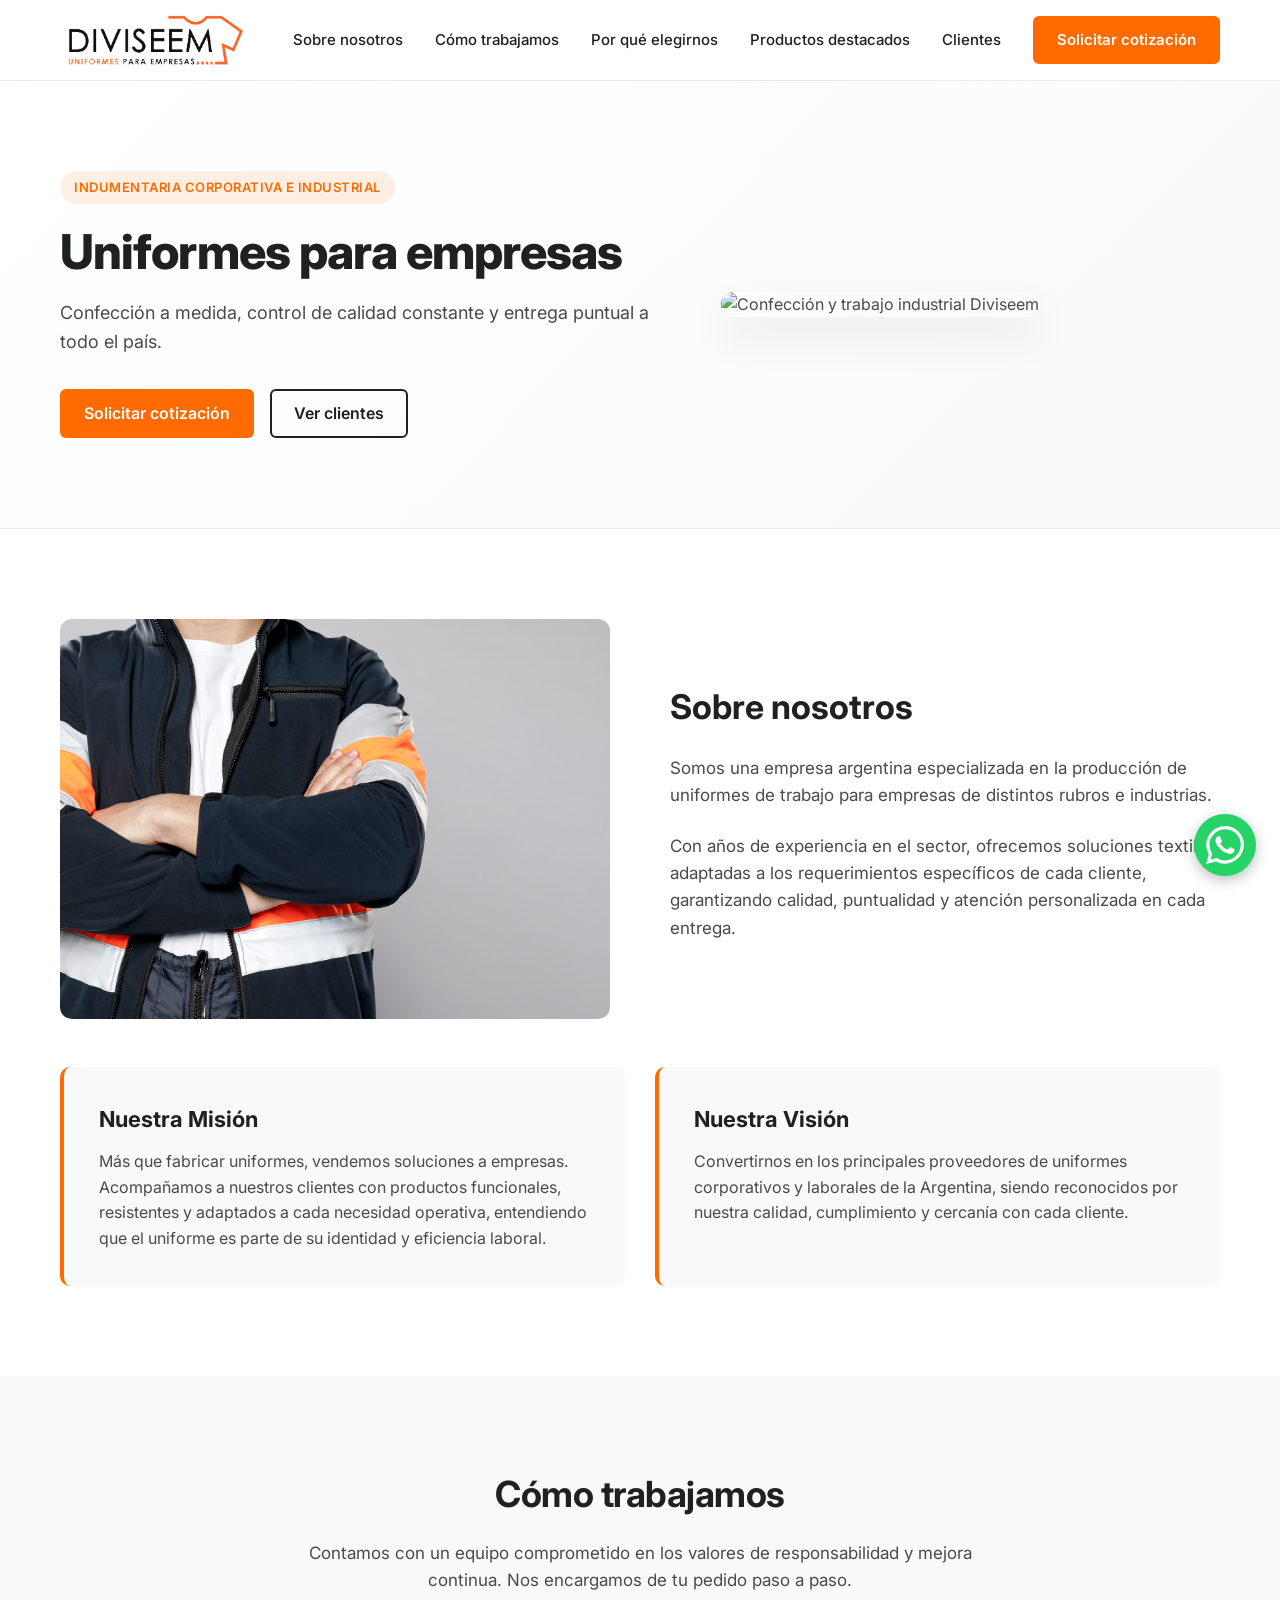
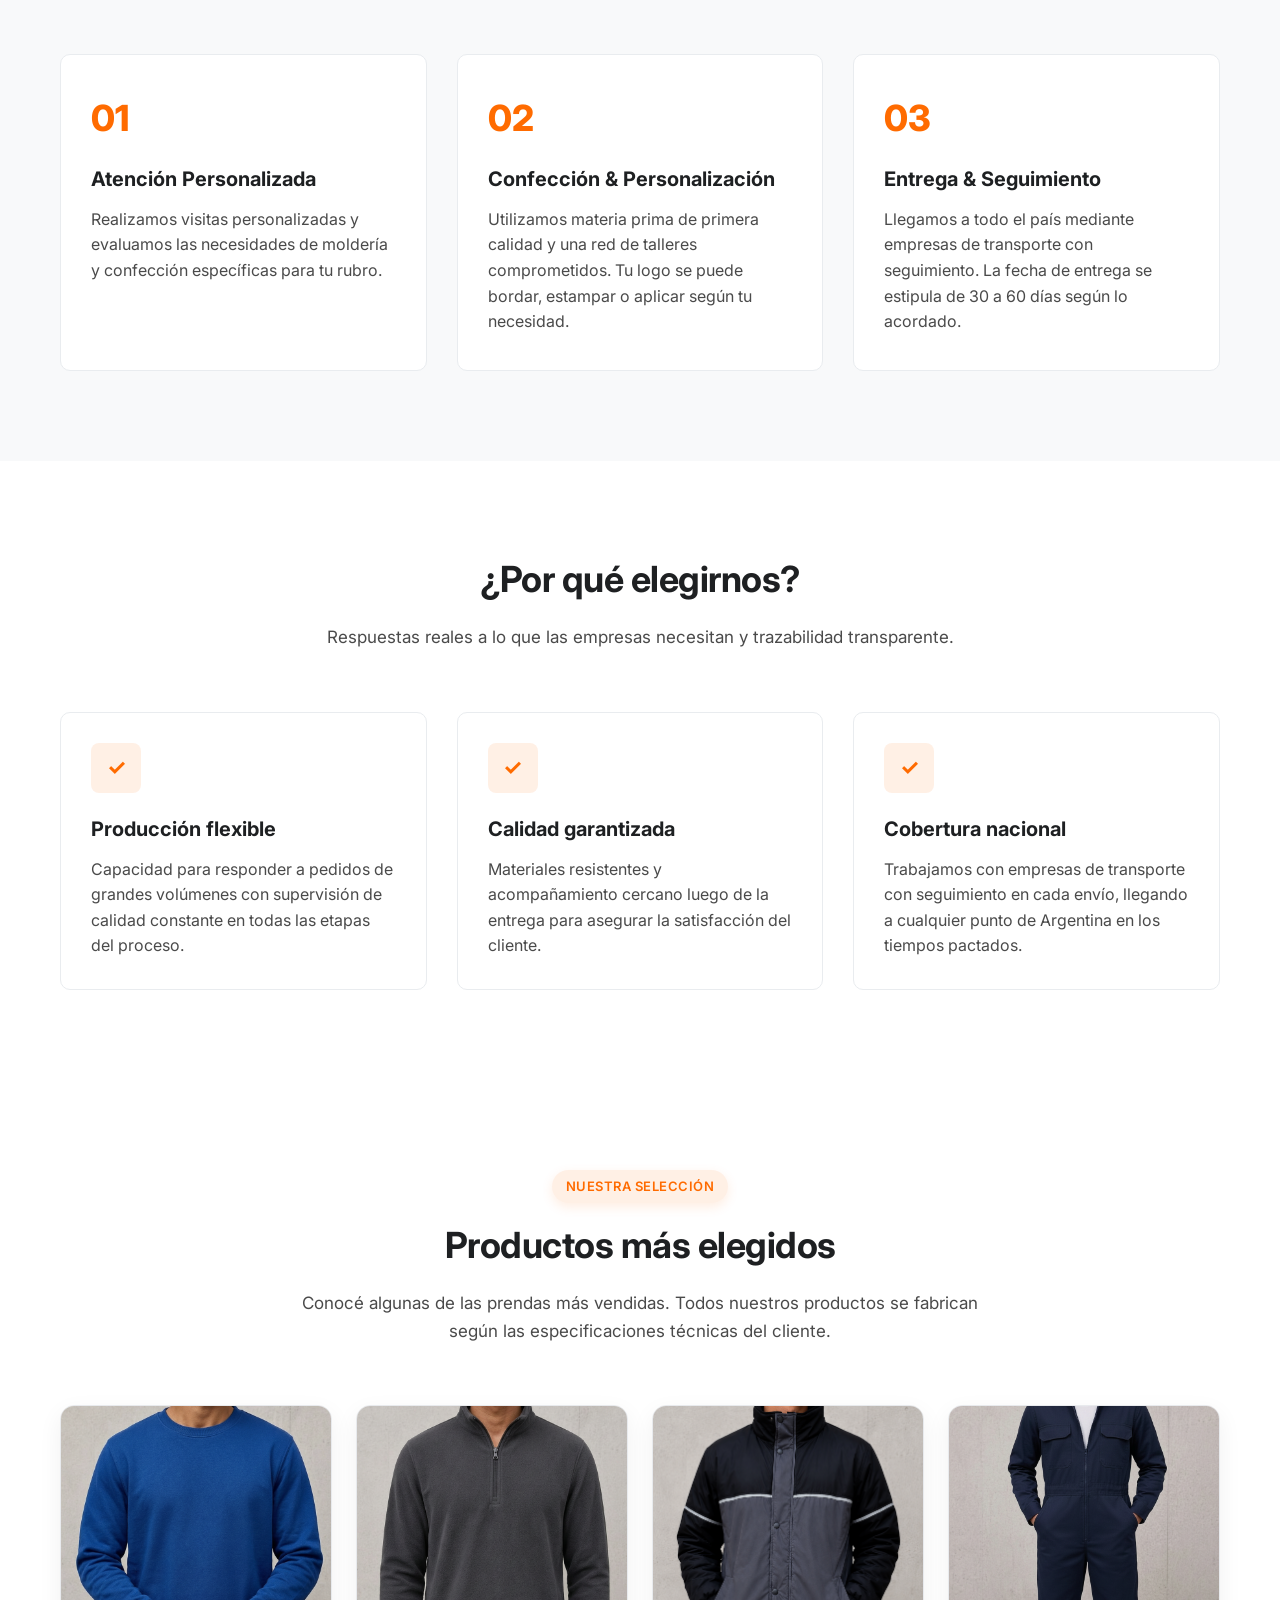
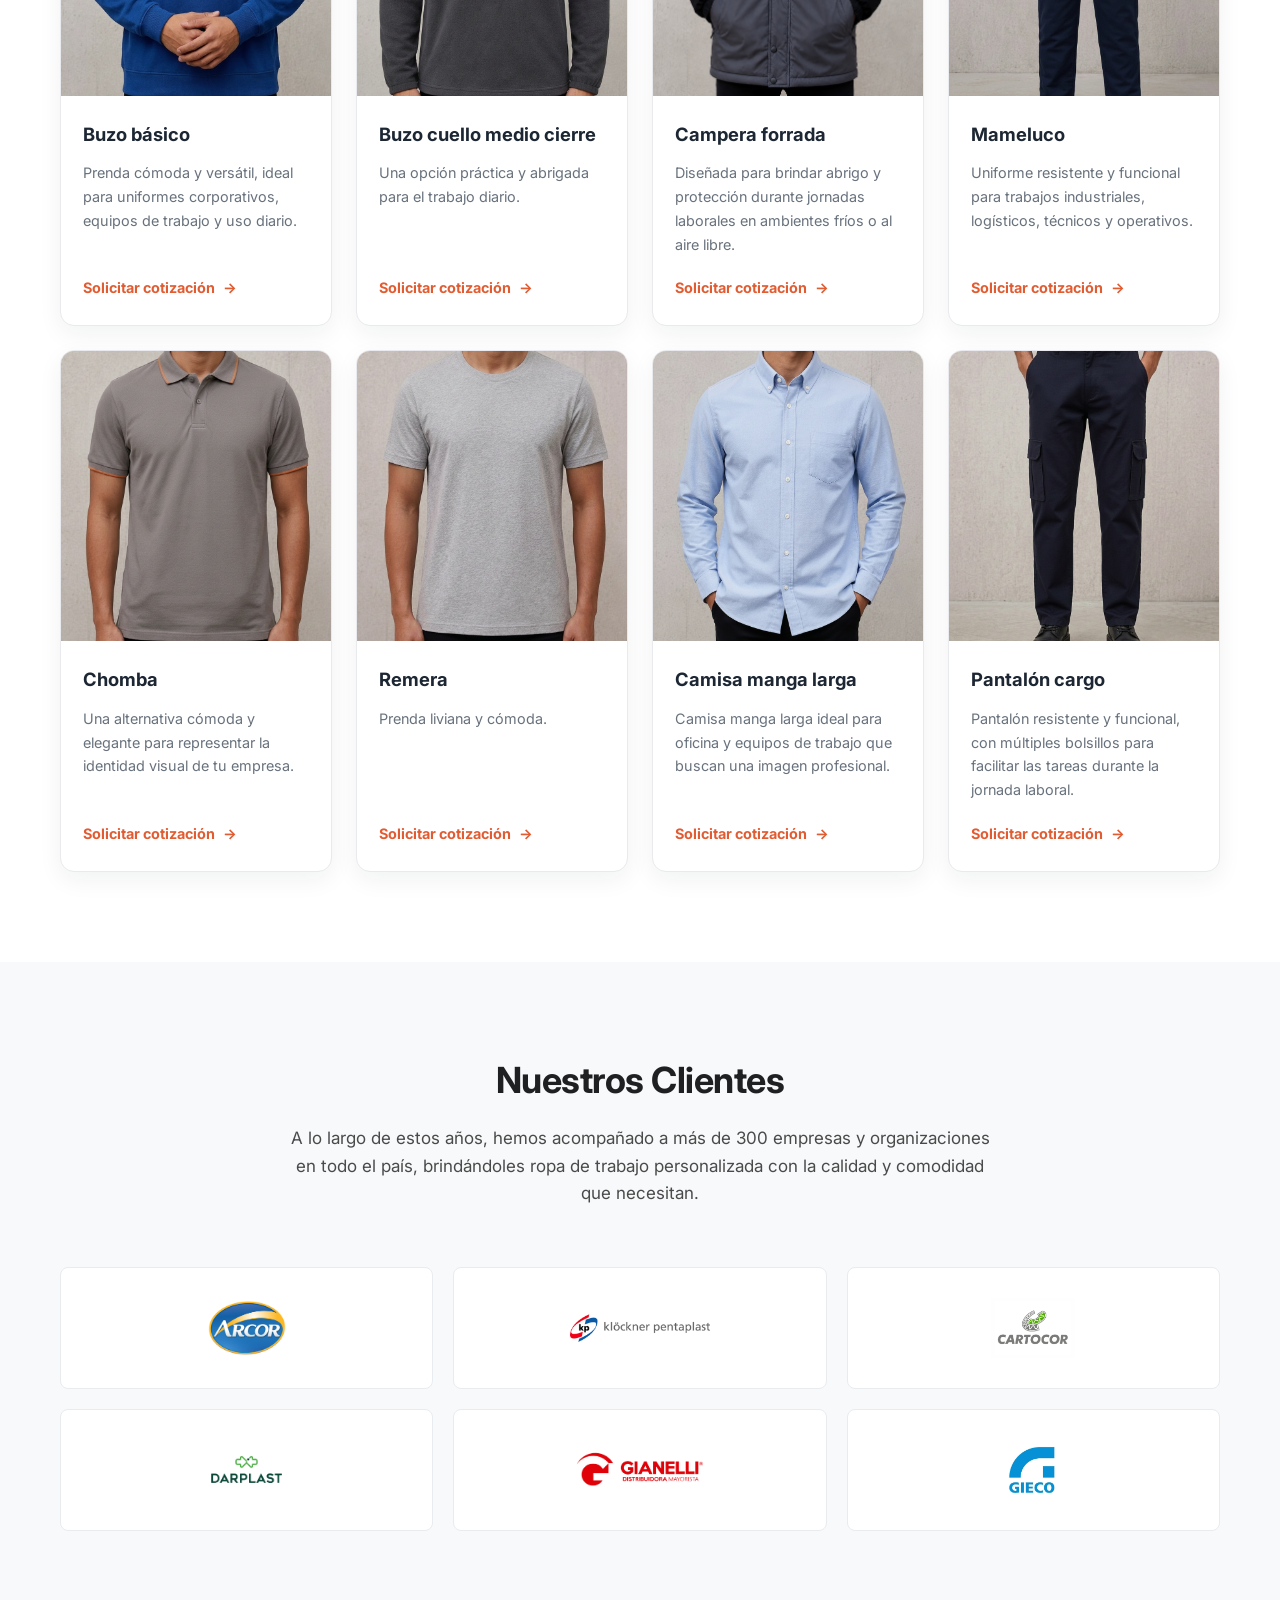
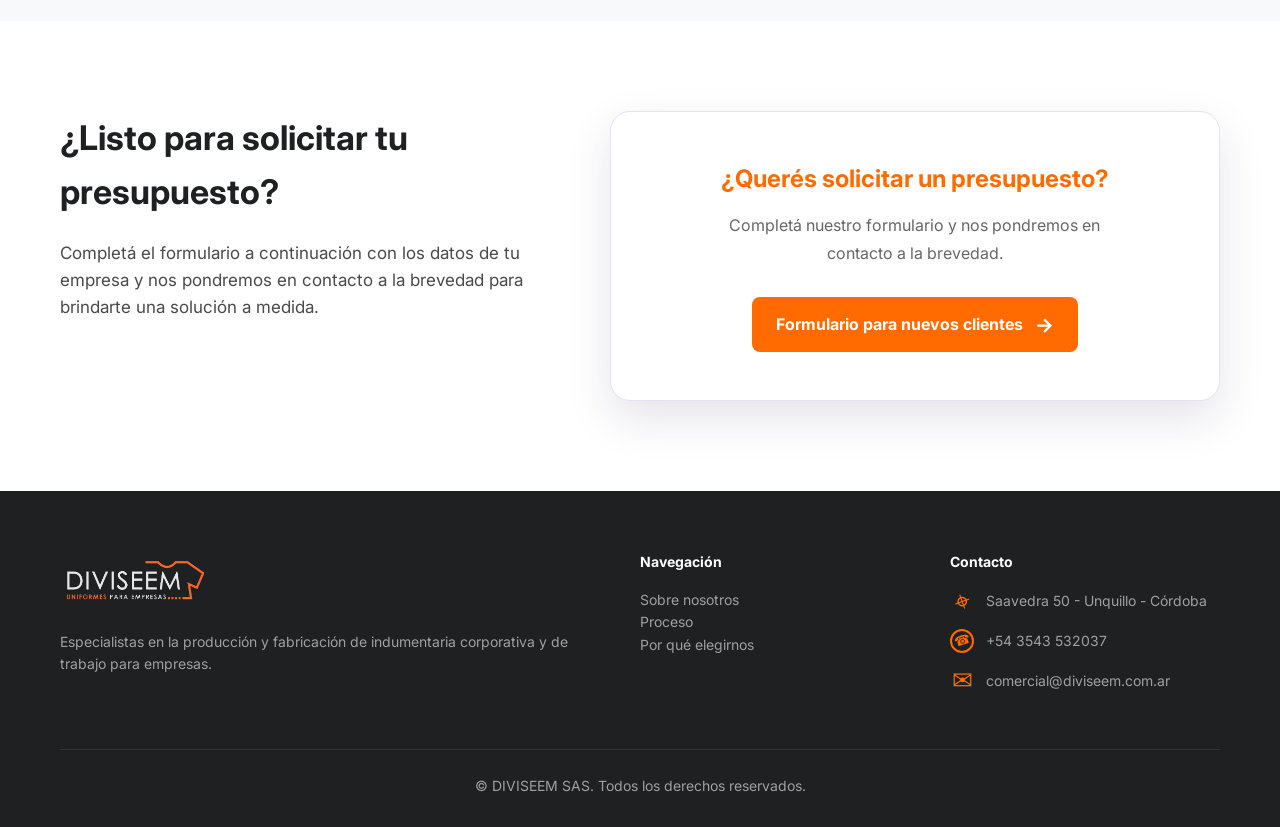
==== index.html @ f9bcab80 "Update index.html" ====
<!DOCTYPE html>
<html lang="es">
<head>
    <meta charset="UTF-8">
    <meta name="viewport" content="width=device-width, initial-scale=1.0">
    <title>DIVISEEM | Uniformes para empresas</title>
    <link rel="icon" type="image/png" href="imagen/logos/dvs.jpg">
    <!-- Google Fonts: Inter -->
    <link rel="preconnect" href="https://fonts.googleapis.com">
    <link rel="preconnect" href="https://fonts.gstatic.com" crossorigin>
    <link href="https://fonts.googleapis.com/css2?family=Inter:wght@300;400;500;600;700;800&display=swap" rel="stylesheet">
    <link rel="stylesheet" href="styles.css">
</head>

<a
    class="whatsapp-float"
    href="https://wa.me/5493543532037?text=Hola%2C%20quiero%20consultar%20por%20ropa%20de%20trabajo"
    target="_blank"
    rel="noopener noreferrer"
    aria-label="Contactar por WhatsApp"
>
    <svg
    viewBox="0 0 24 24"
    aria-hidden="true"
    focusable="false"
>
    <path d="M17.472 14.382c-.297-.149-1.758-.867-2.03-.967-.273-.099-.471-.148-.67.15-.197.297-.767.966-.94 1.164-.173.199-.347.223-.644.075-.297-.15-1.255-.463-2.39-1.475-.883-.788-1.48-1.761-1.653-2.059-.173-.297-.018-.458.13-.606.134-.133.298-.347.446-.52.149-.174.198-.298.298-.497.099-.198.05-.371-.025-.52-.075-.149-.669-1.612-.916-2.207-.242-.579-.487-.5-.669-.51-.173-.008-.371-.01-.57-.01-.198 0-.52.074-.792.372-.272.297-1.04 1.016-1.04 2.479 0 1.462 1.065 2.875 1.213 3.074.149.198 2.095 3.2 5.077 4.487.709.306 1.262.489 1.694.625.712.227 1.36.195 1.872.118.571-.085 1.758-.719 2.006-1.413.248-.694.248-1.289.173-1.413-.074-.124-.272-.198-.57-.347m-5.421 7.403h-.004a9.87 9.87 0 01-5.031-1.378l-.361-.214-3.741.982 1-3.648-.235-.374a9.86 9.86 0 01-1.511-5.26c.001-5.45 4.436-9.884 9.89-9.884 2.64.001 5.122 1.03 6.988 2.898a9.825 9.825 0 012.893 6.994c-.002 5.45-4.437 9.884-9.888 9.884m8.413-18.297A11.815 11.815 0 0012.05 0C5.495 0 .16 5.335.157 11.892c0 2.096.547 4.142 1.588 5.945L.057 24l6.304-1.654a11.882 11.882 0 005.683 1.448h.005c6.554 0 11.89-5.335 11.893-11.893a11.821 11.821 0 00-3.478-8.413"/>
</svg>

</a>


<body>

   <header class="header">
    <div class="container nav-container">
        <a href="#" class="logo">
            <img 
                src="imagen/logos/logo-diviseem2.png" 
                alt="Logo de Diviseem"
            >
        </a>

        <nav class="nav">
            <ul class="nav-menu">
                <li><a href="#nosotros">Sobre nosotros</a></li>
                <li><a href="#proceso">Cómo trabajamos</a></li>
                <li><a href="#elegirnos">Por qué elegirnos</a></li>
                <li><a href="#productos">Productos destacados</a></li>
                <li><a href="#clientes">Clientes</a></li>
                <li>
                    <a href="#contacto" class="btn-primary">
                        Solicitar cotización
                    </a>
                </li>
            </ul>
        </nav>
    </div>
</header>


    <!-- Hero -->
    <section class="hero">
        <div class="container hero-grid">
            <div class="hero-text">
                <span class="hero-badge">Indumentaria Corporativa e Industrial</span>
                <h1>Uniformes para empresas</h1>
                <p>Confección a medida, control de calidad constante y entrega puntual a todo el país.</p>
                <div class="hero-btns">
                    <a href="#contacto" class="btn-primary">Solicitar cotización</a>
                    <a href="#clientes" class="btn-outline">Ver clientes</a>
                </div>
            </div>
            <div class="hero-image">
                <img src="imagen/primera-imagen.jpg" alt="Confección y trabajo industrial Diviseem">
            </div>
        </div>
    </section>

    <!-- Sobre Nosotros -->
    <section id="nosotros">
        <div class="container">
            <div class="about-grid">
                <div class="about-image">
                    <img src="imagen/sobre-nosotros.jpg" alt="Producción textil Diviseem">
                </div>
                <div class="about-content">
                    <h2>Sobre nosotros</h2>
                    <p>Somos una empresa argentina especializada en la producción de uniformes de trabajo para empresas de distintos rubros e industrias.</p>
                    <p>Con años de experiencia en el sector, ofrecemos soluciones textiles adaptadas a los requerimientos específicos de cada cliente, garantizando calidad, puntualidad y atención personalizada en cada entrega.</p>
                </div>
            </div>

            <div class="mv-grid">
                <div class="mv-card">
                    <h3>Nuestra Misión</h3>
                    <p>Más que fabricar uniformes, vendemos soluciones a empresas. Acompañamos a nuestros clientes con productos funcionales, resistentes y adaptados a cada necesidad operativa, entendiendo que el uniforme es parte de su identidad y eficiencia laboral.</p>
                </div>
                <div class="mv-card">
                    <h3>Nuestra Visión</h3>
                    <p>Convertirnos en los principales proveedores de uniformes corporativos y laborales de la Argentina, siendo reconocidos por nuestra calidad, cumplimiento y cercanía con cada cliente.</p>
                </div>
            </div>
        </div>
    </section>

    <!-- Cómo trabajamos -->
    <section id="proceso" class="process">
        <div class="container">
            <div class="section-title">
                <h2>Cómo trabajamos</h2>
                <p>Contamos con un equipo comprometido en los valores de responsabilidad y mejora continua. Nos encargamos de tu pedido paso a paso.</p>
            </div>
            <div class="process-grid">
                <div class="process-card">
                    <div class="process-num">01</div>
                    <h3>Atención Personalizada</h3>
                    <p>Realizamos visitas personalizadas y evaluamos las necesidades de moldería y confección específicas para tu rubro.</p>
                </div>
                <div class="process-card">
                    <div class="process-num">02</div>
                    <h3>Confección & Personalización</h3>
                    <p>Utilizamos materia prima de primera calidad y una red de talleres comprometidos. Tu logo se puede bordar, estampar o aplicar según tu necesidad.</p>
                </div>
                <div class="process-card">
                    <div class="process-num">03</div>
                    <h3>Entrega & Seguimiento</h3>
                    <p>Llegamos a todo el país mediante empresas de transporte con seguimiento. La fecha de entrega se estipula de 30 a 60 días según lo acordado.</p>
                </div>
            </div>
        </div>
    </section>

    <!-- Por qué elegirnos -->
    <section id="elegirnos">
        <div class="container">
            <div class="section-title">
                <h2>¿Por qué elegirnos?</h2>
                <p>Respuestas reales a lo que las empresas necesitan y trazabilidad transparente.</p>
            </div>
            <div class="features-grid">
                <div class="feature-box">
                    <div class="feature-icon">✓</div>
                    <h3>Producción flexible</h3>
                    <p>Capacidad para responder a pedidos de grandes volúmenes con supervisión de calidad constante en todas las etapas del proceso.</p>
                </div>
                <div class="feature-box">
                    <div class="feature-icon">✓</div>
                    <h3>Calidad garantizada</h3>
                    <p>Materiales resistentes y acompañamiento cercano luego de la entrega para asegurar la satisfacción del cliente.</p>
                </div>
                <div class="feature-box">
                    <div class="feature-icon">✓</div>
                    <h3>Cobertura nacional</h3>
                    <p>Trabajamos con empresas de transporte con seguimiento en cada envío, llegando a cualquier punto de Argentina en los tiempos pactados.</p>
                </div>
            </div>
        </div>
    </section>
    
<!-- Productos destacados -->
<section id="productos" class="featured-products">
    <div class="container">
        <div class="section-title">
            <span class="section-subtitle">Nuestra selección</span>
            <h2>Productos más elegidos</h2>
            <p>
                Conocé algunas de las prendas más vendidas.
                Todos nuestros productos se fabrican según las especificaciones técnicas del cliente.
            </p>
        </div>

        <div class="products-grid">

            <!-- Producto 1: Buzo básico -->
            <article class="product-card">
                <div class="product-image">
                    <img 
                        src="imagen/buzo-cuello-base.png" 
                        alt="Buzo básico"
                    >
                    <span class="product-badge">Más vendido</span>
                </div>

                <div class="product-content">
                    <h3>Buzo básico</h3>
                    <p>
                        Prenda cómoda y versátil, ideal para uniformes corporativos,
                        equipos de trabajo y uso diario.
                    </p>
                    <a href="#contacto" class="product-link">
                        Solicitar cotización <span>→</span>
                    </a>
                </div>
            </article>

            <!-- Producto 2: Buzo cuello medio cierre -->
            <article class="product-card">
                <div class="product-image">
                    <img 
                        src="imagen/buzo-cuello-medio-cierre.png" 
                        alt="Buzo con cuello medio cierre"
                    >
                    <span class="product-badge">Destacado</span>
                </div>

                <div class="product-content">
                    <h3>Buzo cuello medio cierre</h3>
                    <p>
                        Una opción práctica y abrigada para el trabajo diario.
                    </p>
                    <a href="#contacto" class="product-link">
                        Solicitar cotización <span>→</span>
                    </a>
                </div>
            </article>

            <!-- Producto 3: Campera forrada -->
            <article class="product-card">
                <div class="product-image">
                    <img 
                        src="imagen/campera-gabardina.png" 
                        alt="Campera forrada de trabajo"
                    >
                    <span class="product-badge">Abrigo</span>
                </div>

                <div class="product-content">
                    <h3>Campera forrada</h3>
                    <p>
                        Diseñada para brindar abrigo y protección durante jornadas
                        laborales en ambientes fríos o al aire libre.
                    </p>
                    <a href="#contacto" class="product-link">
                        Solicitar cotización <span>→</span>
                    </a>
                </div>
            </article>

            <!-- Producto 4: Mameluco -->
            <article class="product-card">
                <div class="product-image">
                    <img 
                        src="imagen/mameluco-gabardina.png" 
                        alt="Mameluco industrial personalizado"
                    >
                    <span class="product-badge">Industrial</span>
                </div>

                <div class="product-content">
                    <h3>Mameluco</h3>
                    <p>
                        Uniforme resistente y funcional para trabajos industriales,
                        logísticos, técnicos y operativos.
                    </p>
                    <a href="#contacto" class="product-link">
                        Solicitar cotización <span>→</span>
                    </a>
                </div>
            </article>

            <!-- Producto 5: Chomba -->
            <article class="product-card">
                <div class="product-image">
                    <img 
                        src="imagen/chomba-manga-corta.png" 
                        alt="Chomba corporativa personalizada"
                    >
                    <span class="product-badge">Corporativo</span>
                </div>

                <div class="product-content">
                    <h3>Chomba</h3>
                    <p>
                        Una alternativa cómoda y elegante para representar la identidad
                        visual de tu empresa.
                    </p>
                    <a href="#contacto" class="product-link">
                        Solicitar cotización <span>→</span>
                    </a>
                </div>
            </article>

            <!-- Producto 6: Remera -->
            <article class="product-card">
                <div class="product-image">
                    <img 
                        src="imagen/remera-manga-corta.png" 
                        alt="Remera personalizada para empresas"
                    >
                    <span class="product-badge">Personalizable</span>
                </div>

                <div class="product-content">
                    <h3>Remera</h3>
                    <p>
                        Prenda liviana y cómoda.
                    </p>
                    <a href="#contacto" class="product-link">
                        Solicitar cotización <span>→</span>
                    </a>
                </div>
            </article>

            <!-- Producto 7: Camisa manga larga -->
<article class="product-card">
    <div class="product-image">
        <img 
            src="imagen/camisa-hombre.png" 
            alt="Camisa manga larga"
        >
        <span class="product-badge">Vestir</span>
    </div>

    <div class="product-content">
        <h3>Camisa manga larga</h3>
        <p>
            Camisa manga larga ideal para oficina y equipos de trabajo
            que buscan una imagen profesional.
        </p>
        <a href="#contacto" class="product-link">
            Solicitar cotización <span>→</span>
        </a>
    </div>
</article>

<!-- Producto 8: Pantalón cargo -->
<article class="product-card">
    <div class="product-image">
        <img 
            src="imagen/pantalon-cargo.png" 
            alt="Pantalón cargo de trabajo"
        >
        <span class="product-badge">Funcional</span>
    </div>

    <div class="product-content">
        <h3>Pantalón cargo</h3>
        <p>
            Pantalón resistente y funcional, con múltiples bolsillos
            para facilitar las tareas durante la jornada laboral.
        </p>
        <a href="#contacto" class="product-link">
            Solicitar cotización <span>→</span>
        </a>
    </div>
</article>

        </div>
        <!-- Fin de products-grid -->

    </div>
    <!-- Fin de container -->

</section>
<!-- Fin de Productos destacados -->


<!-- Clientes -->

    <section id="clientes" class="clients">
        <div class="container">
            <div class="section-title">
                <h2>Nuestros Clientes</h2>
                <p>A lo largo de estos años, hemos acompañado a más de 300 empresas y organizaciones en todo el país, brindándoles ropa de trabajo personalizada con la calidad y comodidad que necesitan.</p>
            </div>
            <div class="clients-grid">
                <div class="client-logo">
                    <img src="imagen/logos/logo-arcor.png" alt="Arcor">
                </div>
                <div class="client-logo">
                    <img src="imagen/logos/logo-klockner.png" alt="Klockner">
                </div>
                <div class="client-logo">
                    <img src="imagen/logos/logo-cartocor.png" alt="Cartocor">
                </div>
                <div class="client-logo">
                    <img src="imagen/logos/logo-darplast.png" alt="Darplast">
                </div>
                <div class="client-logo">
                    <img src="imagen/logos/logo-gianelli.png" alt="Gianelli">
                </div>
                <div class="client-logo">
                    <img src="imagen/logos/logo-gieco.jpg" alt="Gieco">
                </div>
            </div>
        </div>
    </section>

    <!-- Contacto / Google Form -->
    <section id="contacto">
        <div class="container">
            <div class="contact-grid">
                <div class="contact-info">
                    <h2>¿Listo para solicitar tu presupuesto?</h2>
                    <p>Completá el formulario a continuación con los datos de tu empresa y nos pondremos en contacto a la brevedad para brindarte una solución a medida.</p>
                    <ul class="contact-details">
    
</ul>


                </div>
                <div class="form-container">
                    <!-- Formulario de Google integrado -->
                   <div class="form-button-card">
    <div class="form-button-icon"></div>

    <h3>¿Querés solicitar un presupuesto?</h3>

    <p>
        Completá nuestro formulario y nos pondremos en contacto a la brevedad.
    </p>

    <a
        href="https://docs.google.com/forms/d/e/1FAIpQLSf4NMpx80Frhca-XFG-DCSsyNxVlrALN3_JxJvQ-MLPq5OMsg/viewform?pli=1"
        class="form-button"
        target="_blank"
        rel="noopener noreferrer">
        Formulario para nuevos clientes
        <span>→</span>
    </a>
</div>

                </div>
            </div>
        </div>
    </section>

<!-- Footer -->
    
   <footer>
    <div class="container">
        <div class="footer-grid">

            <div class="footer-brand">
                <a href="#" class="footer-logo">
                    <img
                        src="imagen/logos/logo-diviseem-footer.png"
                        alt="Logo de Diviseem"
                    >
                </a>

                <p>
                    Especialistas en la producción y fabricación de
                    indumentaria corporativa y de trabajo para empresas.
                </p>
            </div>

            <div class="footer-nav">
                <h4>Navegación</h4>
                <p><a href="#nosotros">Sobre nosotros</a></p>
                <p><a href="#proceso">Proceso</a></p>
                <p><a href="#elegirnos">Por qué elegirnos</a></p>
            </div>

            <div class="footer-contact">
    <h4>Contacto</h4>

    <div class="footer-contact-item">
        <span class="contact-icon location-icon">⌖</span>
        <span>Saavedra 50 - Unquillo - Córdoba</span>
    </div>

    <div class="footer-contact-item">
        <span class="contact-icon whatsapp-icon">◉</span>
        <a href="https://wa.me/543543532037" target="_blank">
            +54 3543 532037
        </a>
    </div>

    <div class="footer-contact-item">
        <span class="contact-icon mail-icon">✉</span>
        <a href="mailto:comercial@diviseem.com.ar">
            comercial@diviseem.com.ar
        </a>
    </div>
</div>



        </div>

        <div class="footer-bottom">
            <p>&copy; DIVISEEM SAS. Todos los derechos reservados.</p>
        </div>
    </div>
</footer>


</body>
</html>
---- styles.css ----
:root {
    --primary: #FF6B00; /* Naranja corporativo */
    --primary-hover: #E05E00;
    --dark: #1E2022; /* Gris oscuro textos principales */
    --body-text: #4A4A4A; /* Gris medio para lectura */
    --light-bg: #F8F9FA; /* Gris suave fondos */
    --border-color: #E9ECEF;
    --white: #FFFFFF;
    --font-main: 'Inter', sans-serif;
}

* {
    margin: 0;
    padding: 0;
    box-sizing: border-box;
}

body {
    font-family: var(--font-main);
    color: var(--body-text);
    background-color: var(--white);
    line-height: 1.6;
}

/* Container */
.container {
    max-width: 1200px;
    margin: 0 auto;
    padding: 0 20px;
}

/* Header / Nav */
header {
    position: sticky;
    top: 0;
    background: rgba(255, 255, 255, 0.98);
    backdrop-filter: blur(8px);
    border-bottom: 1px solid var(--border-color);
    z-index: 1000;
}

.nav-container {
    display: flex;
    justify-content: space-between;
    align-items: center;
    height: 80px;
}

.logo {
    display: flex;
    align-items: center;
    text-decoration: none;
    line-height: 0;
}

.logo img {
    display: block;
    width: 190px;
    height: 85px;
    object-fit: contain;
}

.logo span {
    color: var(--primary);
}

.nav-menu {
    display: flex;
    list-style: none;
    gap: 32px;
    align-items: center;
}

.nav-menu a {
    text-decoration: none;
    color: var(--dark);
    font-weight: 500;
    font-size: 15px;
    transition: color 0.2s;
}

.nav-menu a:hover {
    color: var(--primary);
}

.btn-primary {
    background-color: var(--primary);
    color: var(--white) !important;
    padding: 12px 24px;
    border-radius: 6px;
    font-weight: 600 !important;
    transition: background-color 0.2s ease;
    display: inline-block;
    text-decoration: none;
    border: none;
    cursor: pointer;
}

.btn-primary:hover {
    background-color: var(--primary-hover);
}

.btn-outline {
    border: 2px solid var(--dark);
    color: var(--dark) !important;
    padding: 10px 22px;
    border-radius: 6px;
    font-weight: 600;
    text-decoration: none;
    display: inline-block;
    transition: all 0.2s;
}

.btn-outline:hover {
    background-color: var(--dark);
    color: var(--white) !important;
}

/* Hero Section */
.hero {
    padding: 90px 0;
    background: linear-gradient(135deg, #FFFFFF 0%, var(--light-bg) 100%);
    border-bottom: 1px solid var(--border-color);
}

.hero-grid {
    display: grid;
    grid-template-columns: 1.1fr 0.9fr;
    gap: 50px;
    align-items: center;
}

.hero-badge {
    display: inline-block;
    background: rgba(255, 107, 0, 0.1);
    color: var(--primary);
    padding: 6px 14px;
    border-radius: 20px;
    font-weight: 600;
    font-size: 13px;
    margin-bottom: 20px;
    text-transform: uppercase;
    letter-spacing: 0.5px;
}

.hero h1 {
    font-size: 48px;
    color: var(--dark);
    line-height: 1.15;
    font-weight: 800;
    margin-bottom: 20px;
    letter-spacing: -1px;
}

.hero p {
    font-size: 18px;
    margin-bottom: 32px;
    color: var(--body-text);
}

.hero-btns {
    display: flex;
    gap: 16px;
}

.hero-image img {
    width: 100%;
    height: 420px;
    object-fit: cover;
    border-radius: 12px;
    box-shadow: 0 20px 40px rgba(0,0,0,0.08);
}

/* Section General */
section {
    padding: 90px 0;
}

.section-title {
    text-align: center;
    max-width: 700px;
    margin: 0 auto 60px auto;
}

.section-title h2 {
    font-size: 36px;
    color: var(--dark);
    font-weight: 700;
    margin-bottom: 16px;
    letter-spacing: -0.5px;
}

.section-title p {
    font-size: 17px;
    color: var(--body-text);
}

/* About Section */
.about-grid {
    display: grid;
    grid-template-columns: 1fr 1fr;
    gap: 60px;
    align-items: center;
}

.about-image img {
    width: 100%;
    height: 400px;
    object-fit: cover;
    border-radius: 12px;
}

.about-content h2 {
    font-size: 34px;
    color: var(--dark);
    margin-bottom: 20px;
}

.about-content p {
    font-size: 17px;
    margin-bottom: 24px;
}

/* Mision & Vision Cards */
.mv-grid {
    display: grid;
    grid-template-columns: 1fr 1fr;
    gap: 30px;
    margin-top: 40px;
}

.mv-card {
    background: var(--light-bg);
    padding: 35px;
    border-radius: 10px;
    border-left: 4px solid var(--primary);
}

.mv-card h3 {
    font-size: 22px;
    color: var(--dark);
    margin-bottom: 12px;
}

/* Process Section */
.process {
    background-color: var(--light-bg);
}

.process-grid {
    display: grid;
    grid-template-columns: repeat(3, 1fr);
    gap: 30px;
}

.process-card {
    background: var(--white);
    padding: 35px 30px;
    border-radius: 10px;
    border: 1px solid var(--border-color);
    position: relative;
}

.process-num {
    font-size: 36px;
    font-weight: 800;
    color: var(--primary);
    margin-bottom: 15px;
}

.process-card h3 {
    font-size: 20px;
    color: var(--dark);
    margin-bottom: 12px;
}

/* Why Choose Us */
.features-grid {
    display: grid;
    grid-template-columns: repeat(3, 1fr);
    gap: 30px;
}

.feature-box {
    padding: 30px;
    border-radius: 10px;
    border: 1px solid var(--border-color);
    transition: transform 0.2s, box-shadow 0.2s;
}

.feature-box:hover {
    transform: translateY(-5px);
    box-shadow: 0 10px 25px rgba(0,0,0,0.05);
}

.feature-icon {
    width: 50px;
    height: 50px;
    background: rgba(255, 107, 0, 0.1);
    color: var(--primary);
    border-radius: 8px;
    display: flex;
    align-items: center;
    justify-content: center;
    font-size: 22px;
    font-weight: 700;
    margin-bottom: 20px;
}

.feature-box h3 {
    font-size: 20px;
    color: var(--dark);
    margin-bottom: 12px;
}

/* Clients Section */
.clients {
    background-color: var(--light-bg);
    text-align: center;
}

.clients-grid {
    display: grid;
    grid-template-columns: repeat(3, 1fr);
    gap: 20px;
    margin-top: 40px;
}

.client-logo {
    background: var(--white);
    border: 1px solid var(--border-color);
    padding: 30px 20px;
    border-radius: 8px;
    display: flex;
    align-items: center;
    justify-content: center;
    min-height: 120px;
    overflow: hidden;
}

.client-logo img {
    max-width: 140px;
    max-height: 60px;
    width: auto;
    height: auto;
    object-fit: contain;
    transition: transform 0.3s ease;
}

.client-logo:hover img {
    transform: scale(1.1);
}

/* Contact Section */
.contact-grid {
    display: grid;
    grid-template-columns: 0.9fr 1.1fr;
    gap: 50px;
    align-items: start;
}

.contact-info h2 {
    font-size: 34px;
    color: var(--dark);
    margin-bottom: 20px;
}

.contact-info p {
    font-size: 17px;
    margin-bottom: 30px;
}

.contact-details {
    list-style: none;
}

.contact-details li {
    margin-bottom: 16px;
    display: flex;
    align-items: center;
    gap: 12px;
    font-size: 16px;
}

.form-container iframe {
    width: 100%;
    height: 680px;
    border: 1px solid var(--border-color);
    border-radius: 12px;
    background: var(--white);
}

/* Footer */
footer {
    background-color: var(--dark);
    color: #A0A0A0;
    padding: 60px 0 30px 0;
    font-size: 14px;
}

.footer-grid {
    display: grid;
    grid-template-columns: 2fr 1fr 1fr;
    gap: 40px;
    margin-bottom: 40px;
}

.footer-logo {
    color: var(--white);
    font-size: 22px;
    font-weight: 800;
    margin-bottom: 15px;
    display: inline-block;
}

.footer-logo span {
    color: var(--primary);
}

.footer-nav h4,
.footer-contact h4 {
    color: #FFF;
    margin-bottom: 15px;
}

.footer-nav a {
    color: #A0A0A0;
    text-decoration: none;
}

.footer-bottom {
    border-top: 1px solid #333333;
    padding-top: 25px;
    text-align: center;
}

/* Responsive Mobile */
@media (max-width: 992px) {
    .hero-grid, .about-grid, .contact-grid, .mv-grid {
        grid-template-columns: 1fr;
    }

    .process-grid, .features-grid {
        grid-template-columns: 1fr;
    }

    .clients-grid {
        grid-template-columns: repeat(2, 1fr);
    }

    .hero h1 {
        font-size: 36px;
    }

    .nav-menu {
        display: none;
    }

    .footer-grid {
        grid-template-columns: 1fr;
    }

    .logo img {
        width: 110px;
        height: 45px;
    }
}

/* =========================
   Productos destacados
========================= */

.products-grid {
    display: grid;
    grid-template-columns: repeat(4, minmax(0, 1fr));
    gap: 24px;
    margin-top: 48px;
    align-items: stretch;
}

.product-card {
    min-width: 0;
    height: 100%;
    display: flex;
    flex-direction: column;
    overflow: hidden;
    background: #ffffff;
    border: 1px solid #e8eaed;
    border-radius: 14px;
    box-shadow: 0 8px 24px rgba(20, 30, 40, 0.06);
    transition: transform 0.3s ease, box-shadow 0.3s ease;
}

.product-image {
    position: relative;
    overflow: hidden;
    width: 100%;
    height: 290px;
    flex-shrink: 0;
    background: #eef0f2;
}

.product-image img {
    width: 100%;
    height: 100%;
    display: block;
    object-fit: cover;
}

.product-content {
    display: flex;
    flex: 1;
    flex-direction: column;
    padding: 24px 22px 26px;
}

.product-content h3 {
    min-height: 28px;
    margin: 0 0 12px;
    color: #1d2733;
    font-size: 1.15rem;
}

.product-content p {
    min-height: 78px;
    margin: 0 0 20px;
    color: #68727d;
    font-size: 0.9rem;
    line-height: 1.65;
}

.product-link {
    margin-top: auto;
    display: inline-flex;
    align-items: center;
    gap: 8px;
    color: #e25c32;
    font-size: 0.9rem;
    font-weight: 700;
    text-decoration: none;
}

.footer-logo img {
    display: block;
    width: 150px;
    height: auto;
    object-fit: contain;
}

.contact-details a {
    color: var(--body-text);
    text-decoration: none;
    transition: color 0.2s ease;
}

.contact-details a:hover {
    color: var(--primary);
}

.footer-contact-link {
    color: #A0A0A0;
    text-decoration: none;
    transition: color 0.2s ease;
}

.footer-contact-link:hover {
    color: var(--primary);
}

.form-button-card {
    padding: 48px 40px;
    border: 1px solid #e7e2f1;
    border-radius: 20px;
    background: #ffffff;
    box-shadow: 0 18px 45px rgba(41, 27, 72, 0.12);
    text-align: center;
}

.form-button-card h3 {
    margin: 0 0 14px;
    color: #FF6B00;
    font-size: 1.5rem;
}

.form-button-card p {
    max-width: 390px;
    margin: 0 auto 30px;
    color: #666;
    line-height: 1.7;
}

.form-button {
    display: inline-flex;
    align-items: center;
    justify-content: center;
    gap: 12px;
    padding: 15px 24px;
    border-radius: 8px;
    background: #FF6B00;
    color: #ffffff;
    font-weight: 700;
    text-decoration: none;
    transition: background 0.25s ease, transform 0.25s ease,
                box-shadow 0.25s ease;
}

.form-button:hover {
    background: #FF6B00;
    box-shadow: 0 8px 20px rgba(107, 63, 193, 0.28);
    transform: translateY(-2px);
}

.form-button span {
    font-size: 1.25rem;
    line-height: 1;
}
/* Tablets */
@media (min-width: 577px) and (max-width: 992px) {
    .products-grid {
        grid-template-columns: repeat(2, minmax(0, 1fr));
    }
}

/* Celulares */
@media (max-width: 576px) {
    .products-grid {
        grid-template-columns: 1fr;
        gap: 22px;
    }

    .product-image {
        height: 260px;
    }

    .product-content {
        padding: 22px 20px 24px;
    }

    .product-content p {
        min-height: auto;
    }
}
/* Subtítulo de productos destacados */
.section-subtitle {
    display: inline-block;
    margin-bottom: 14px;
    padding: 6px 14px;
    border-radius: 20px;
    background: rgba(255, 107, 0, 0.1);
    color: var(--primary);
    font-size: 13px;
    font-weight: 600;
    letter-spacing: 0.5px;
    text-transform: uppercase;
    box-shadow: 0 4px 12px rgba(255, 107, 0, 0.12);
}
.product-card {
  overflow: hidden;
}

.product-card img {
  transition: transform 0.3s ease;
}

.product-card:hover img {
  transform: scale(1.08);
}
.footer-contact-item {
    display: flex;
    align-items: center;
    gap: 12px;
    margin-bottom: 16px;
    line-height: 1.5;
}

.contact-icon {
    width: 24px;
    min-width: 24px;
    height: 24px;
    display: inline-flex;
    align-items: center;
    justify-content: center;
    color: var(--primary);
    font-size: 23px;
    font-weight: 400;
    line-height: 1;
}

.location-icon {
    font-size: 28px;
    transform: rotate(-20deg);
}

.whatsapp-icon {
    border: 2px solid var(--primary);
    border-radius: 50%;
    font-size: 0;
    position: relative;
}

.whatsapp-icon::after {
    content: "☎";
    font-size: 13px;
    color: var(--primary);
    transform: rotate(-18deg);
}

.mail-icon {
    font-size: 25px;
}

.footer-contact-item span:not(.contact-icon),
.footer-contact-item a {
    color: #A0A0A0;
    text-decoration: none;
}

.footer-contact-item a:hover {
    color: var(--primary);
}
.whatsapp-float {
    position: fixed;
    right: 24px;
    bottom: 24px;
    width: 62px;
    height: 62px;
    display: flex;
    align-items: center;
    justify-content: center;
    background-color: #25D366;
    border-radius: 50%;
    box-shadow: 0 4px 14px rgba(0, 0, 0, 0.25);
    z-index: 9999;
    transition: transform 0.3s ease, box-shadow 0.3s ease;
}

.whatsapp-float svg {
    display: block;
    width: 38px;
    height: 38px;
    fill: #ffffff;
    transform: none;
    flex-shrink: 0;
}
@media (max-width: 600px) {
    .whatsapp-float {
        right: 16px;
        bottom: 16px;
        width: 56px;
        height: 56px;
    }

    .whatsapp-float svg {
        width: 35px;
        height: 35px;
    }
}
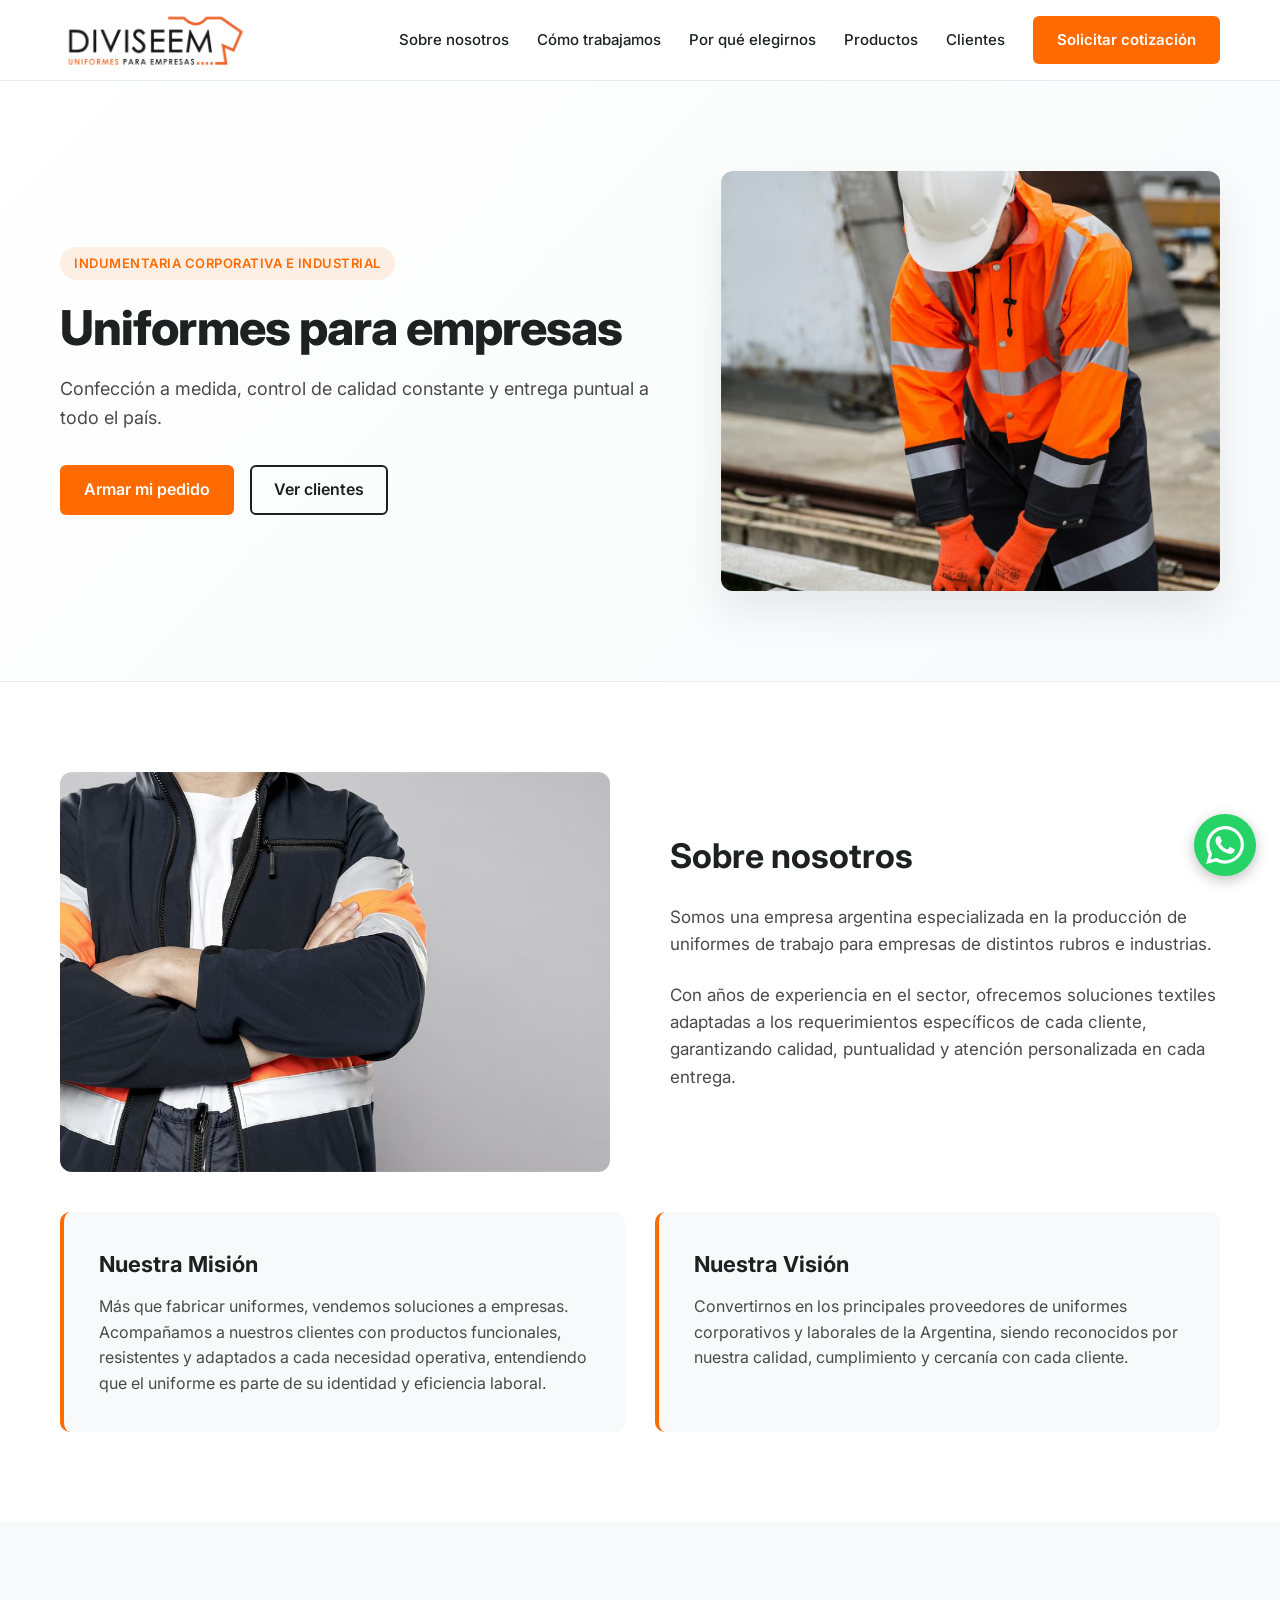
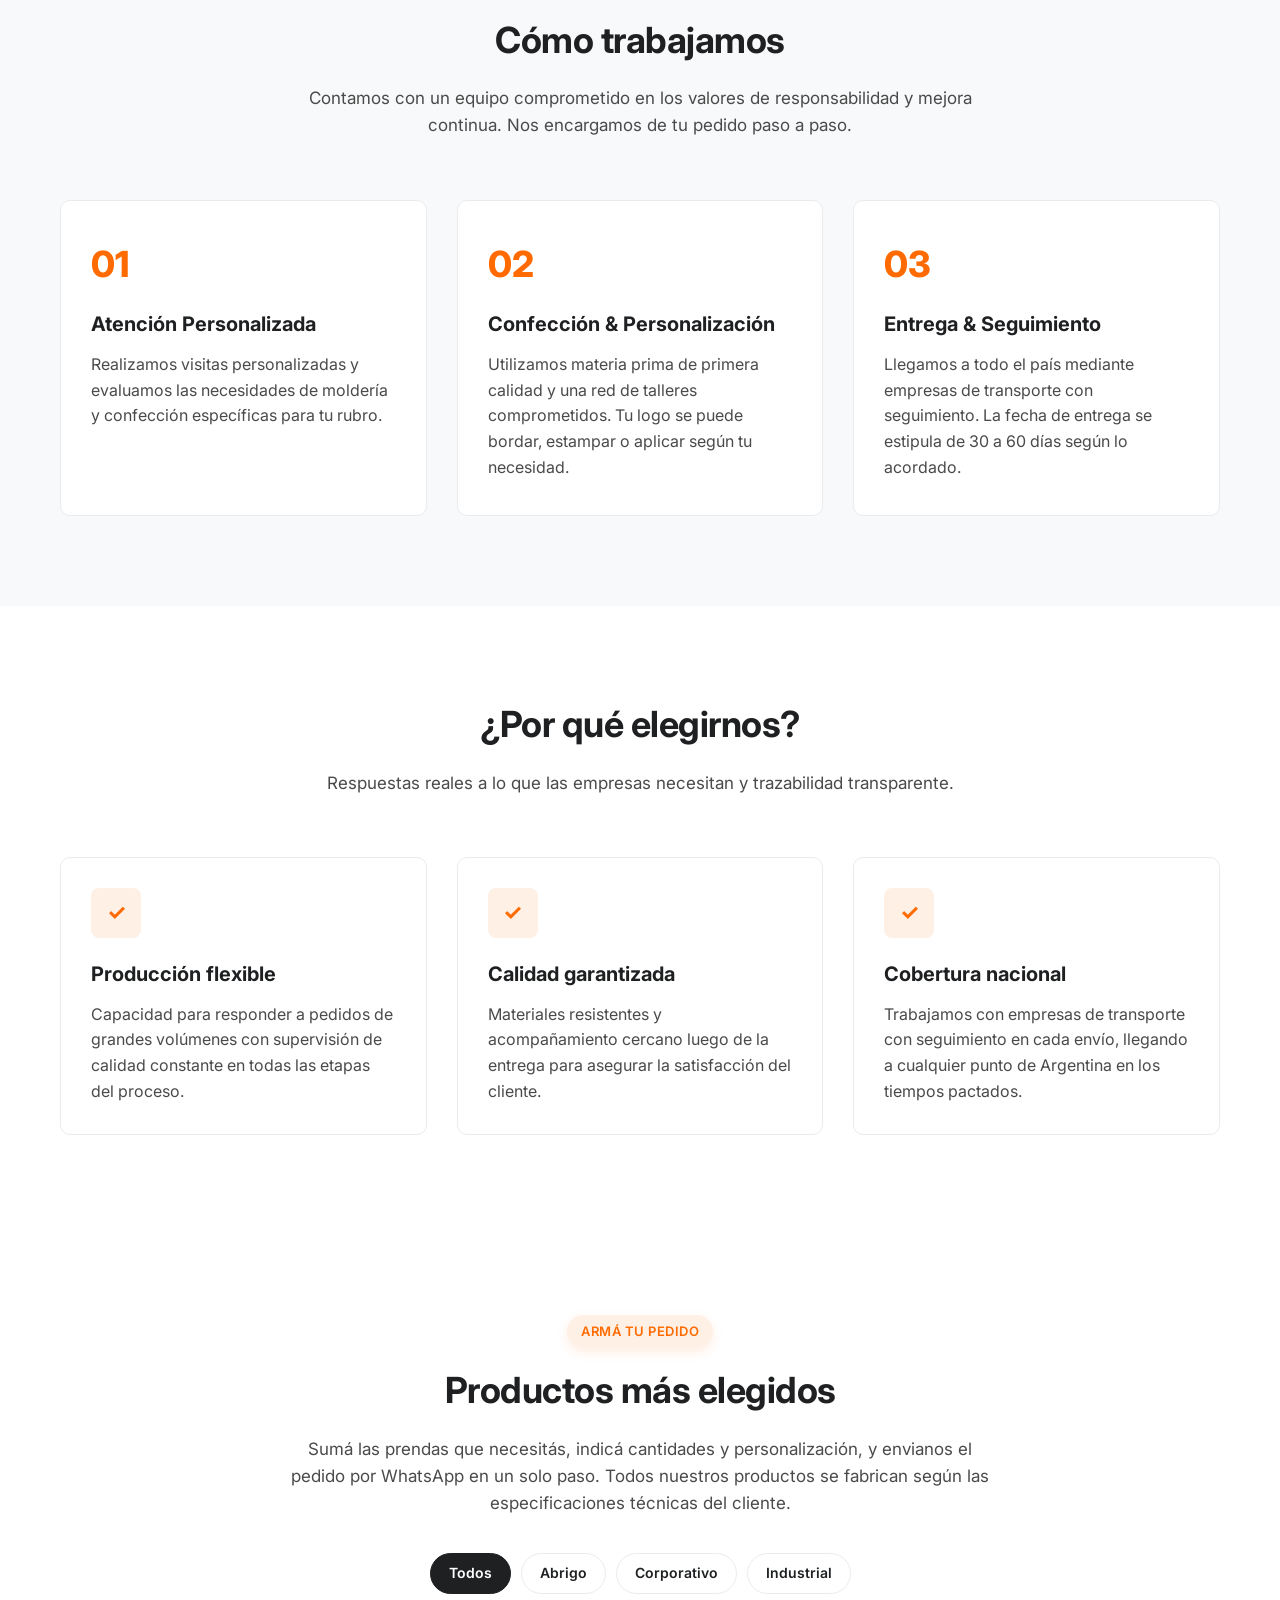
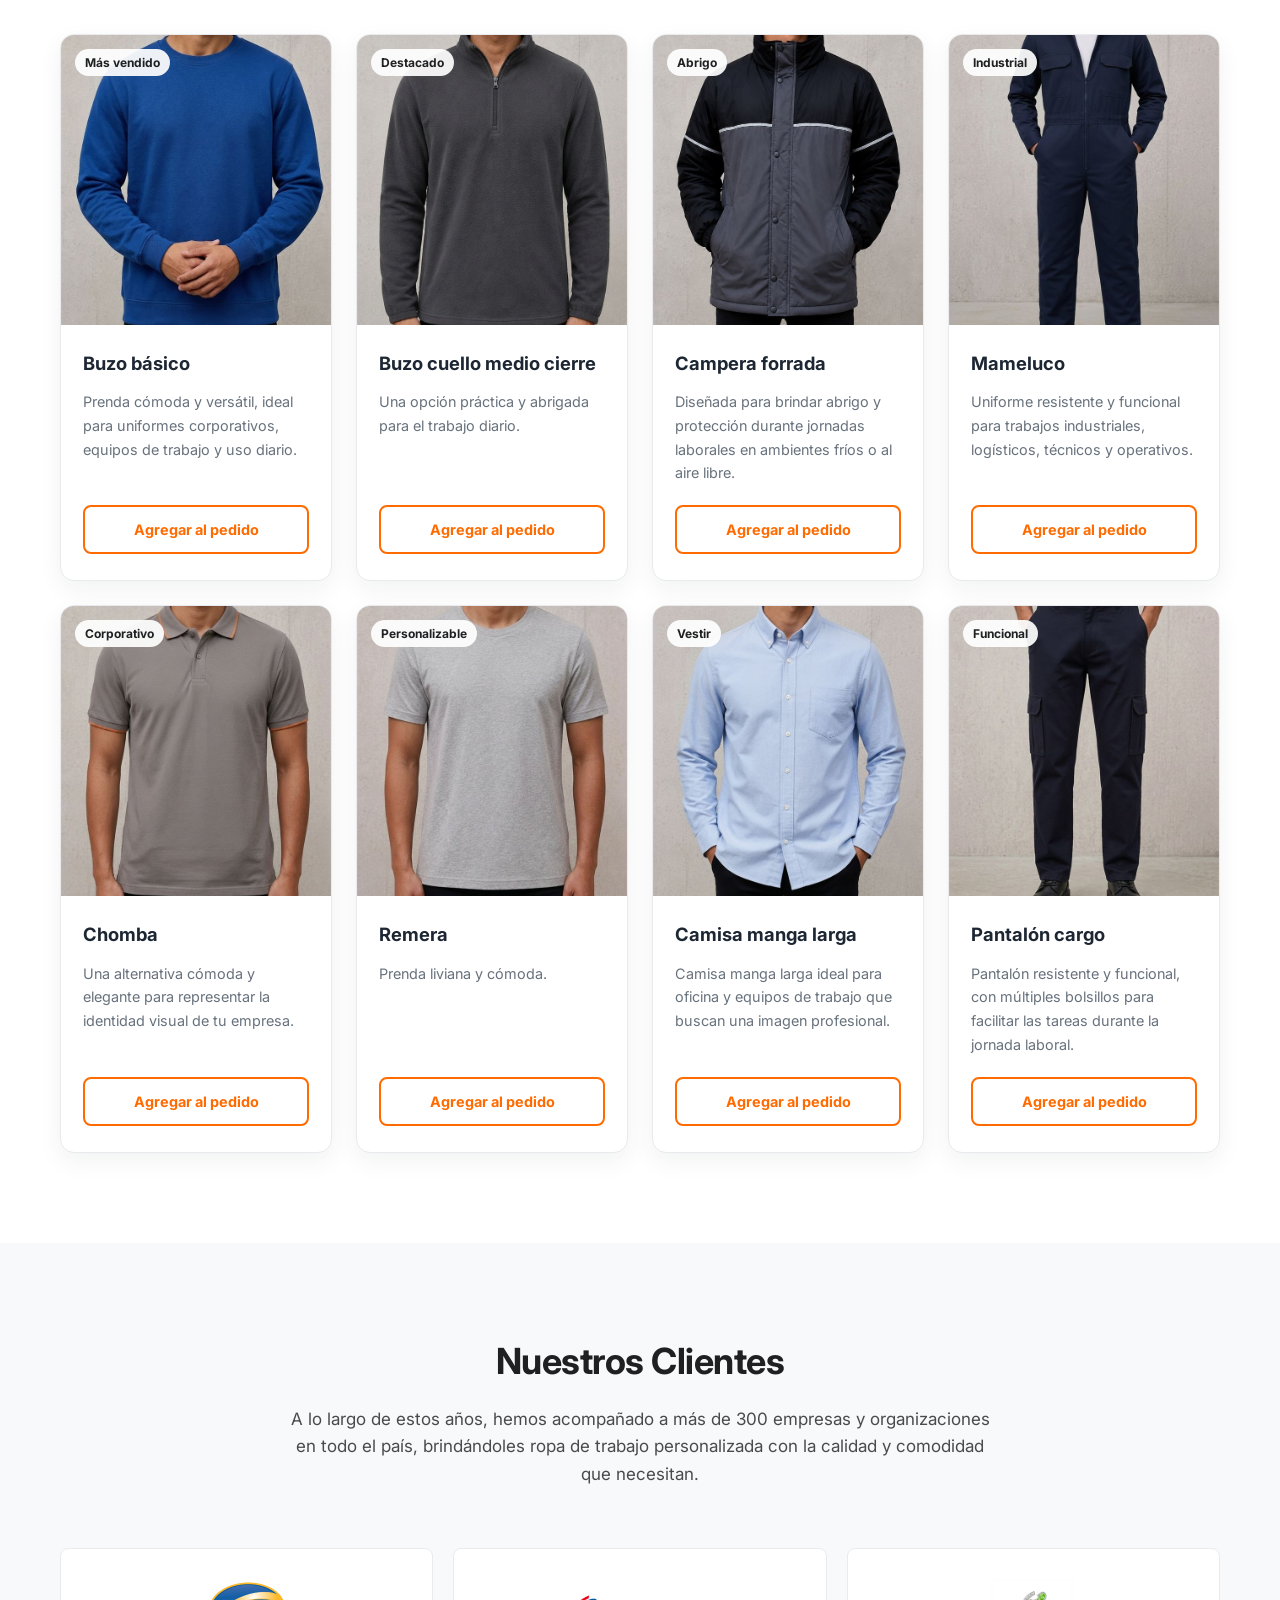
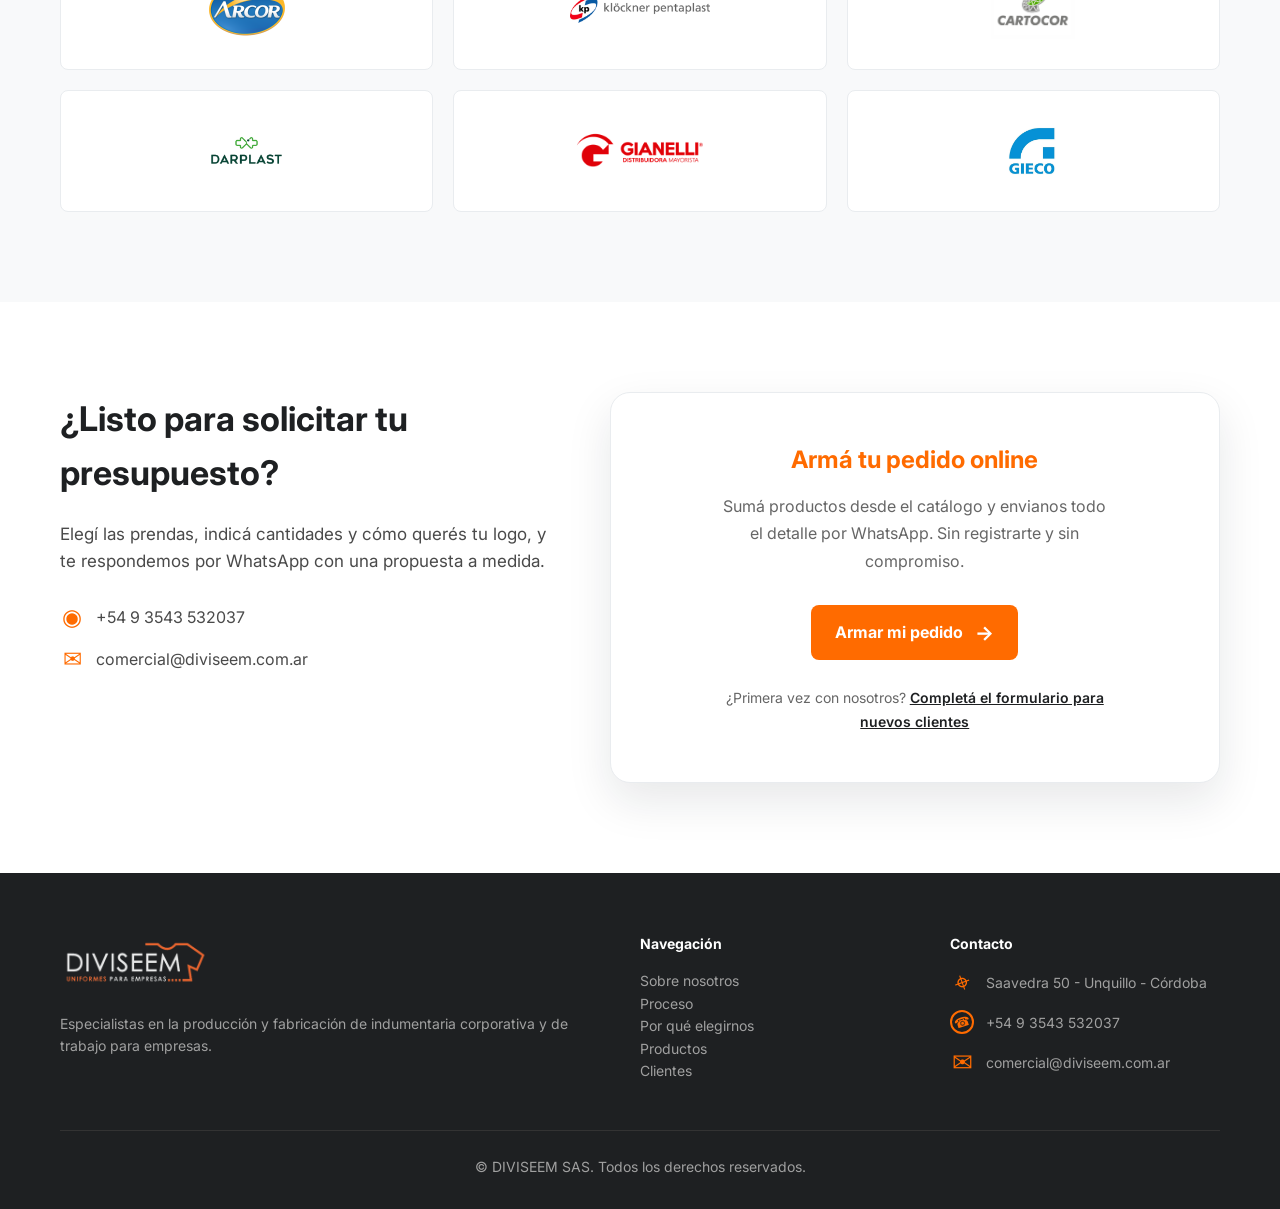
==== commit 30a42a5e: "Optimizar sitio y agregar cotizador por WhatsApp - Imágenes redimensionadas y recomprimidas en image" ====
--- a/index.html
+++ b/index.html
@@ -4,49 +4,82 @@
     <meta charset="UTF-8">
     <meta name="viewport" content="width=device-width, initial-scale=1.0">
     <title>DIVISEEM | Uniformes para empresas</title>
-    <link rel="icon" type="image/png" href="imagen/logos/dvs.jpg">
+    <meta name="description" content="Fabricamos uniformes y ropa de trabajo para empresas: buzos, camperas, mamelucos, chombas, camisas y pantalones con tu logo bordado o estampado. Envíos a todo el país.">
+    <meta name="theme-color" content="#FF6B00">
+    <link rel="canonical" href="https://diviseem.com.ar/">
+
+    <!-- Vista previa al compartir (WhatsApp, Facebook, LinkedIn) -->
+    <meta property="og:type" content="website">
+    <meta property="og:locale" content="es_AR">
+    <meta property="og:site_name" content="DIVISEEM">
+    <meta property="og:title" content="DIVISEEM | Uniformes para empresas">
+    <meta property="og:description" content="Confección a medida, control de calidad constante y entrega puntual a todo el país.">
+    <meta property="og:url" content="https://diviseem.com.ar/">
+    <meta property="og:image" content="https://diviseem.com.ar/imagen/opt/og-image.jpg">
+    <meta property="og:image:width" content="1200">
+    <meta property="og:image:height" content="630">
+    <meta name="twitter:card" content="summary_large_image">
+
+    <link rel="icon" type="image/png" href="imagen/opt/favicon.png">
+    <link rel="apple-touch-icon" href="imagen/opt/favicon.png">
+
     <!-- Google Fonts: Inter -->
     <link rel="preconnect" href="https://fonts.googleapis.com">
     <link rel="preconnect" href="https://fonts.gstatic.com" crossorigin>
-    <link href="https://fonts.googleapis.com/css2?family=Inter:wght@300;400;500;600;700;800&display=swap" rel="stylesheet">
+    <link href="https://fonts.googleapis.com/css2?family=Inter:wght@400;500;600;700;800&display=swap" rel="stylesheet">
+    <link rel="preload" as="image" href="imagen/opt/primera-imagen.jpg">
     <link rel="stylesheet" href="styles.css">
+
+    <!-- Datos estructurados para Google -->
+    <script type="application/ld+json">
+    {
+        "@context": "https://schema.org",
+        "@type": "LocalBusiness",
+        "name": "DIVISEEM SAS",
+        "description": "Producción y fabricación de indumentaria corporativa y de trabajo para empresas.",
+        "url": "https://diviseem.com.ar/",
+        "logo": "https://diviseem.com.ar/imagen/opt/logo-diviseem.png",
+        "image": "https://diviseem.com.ar/imagen/opt/og-image.jpg",
+        "telephone": "+54 9 3543 532037",
+        "email": "comercial@diviseem.com.ar",
+        "address": {
+            "@type": "PostalAddress",
+            "streetAddress": "Saavedra 50",
+            "addressLocality": "Unquillo",
+            "addressRegion": "Córdoba",
+            "addressCountry": "AR"
+        },
+        "areaServed": "AR"
+    }
+    </script>
+
+    <script src="script.js" defer></script>
 </head>
 
-<a
-    class="whatsapp-float"
-    href="https://wa.me/5493543532037?text=Hola%2C%20quiero%20consultar%20por%20ropa%20de%20trabajo"
-    target="_blank"
-    rel="noopener noreferrer"
-    aria-label="Contactar por WhatsApp"
->
-    <svg
-    viewBox="0 0 24 24"
-    aria-hidden="true"
-    focusable="false"
->
-    <path d="M17.472 14.382c-.297-.149-1.758-.867-2.03-.967-.273-.099-.471-.148-.67.15-.197.297-.767.966-.94 1.164-.173.199-.347.223-.644.075-.297-.15-1.255-.463-2.39-1.475-.883-.788-1.48-1.761-1.653-2.059-.173-.297-.018-.458.13-.606.134-.133.298-.347.446-.52.149-.174.198-.298.298-.497.099-.198.05-.371-.025-.52-.075-.149-.669-1.612-.916-2.207-.242-.579-.487-.5-.669-.51-.173-.008-.371-.01-.57-.01-.198 0-.52.074-.792.372-.272.297-1.04 1.016-1.04 2.479 0 1.462 1.065 2.875 1.213 3.074.149.198 2.095 3.2 5.077 4.487.709.306 1.262.489 1.694.625.712.227 1.36.195 1.872.118.571-.085 1.758-.719 2.006-1.413.248-.694.248-1.289.173-1.413-.074-.124-.272-.198-.57-.347m-5.421 7.403h-.004a9.87 9.87 0 01-5.031-1.378l-.361-.214-3.741.982 1-3.648-.235-.374a9.86 9.86 0 01-1.511-5.26c.001-5.45 4.436-9.884 9.89-9.884 2.64.001 5.122 1.03 6.988 2.898a9.825 9.825 0 012.893 6.994c-.002 5.45-4.437 9.884-9.888 9.884m8.413-18.297A11.815 11.815 0 0012.05 0C5.495 0 .16 5.335.157 11.892c0 2.096.547 4.142 1.588 5.945L.057 24l6.304-1.654a11.882 11.882 0 005.683 1.448h.005c6.554 0 11.89-5.335 11.893-11.893a11.821 11.821 0 00-3.478-8.413"/>
-</svg>
-
-</a>
-
-
 <body>
 
-   <header class="header">
+<a href="#contenido" class="skip-link">Saltar al contenido</a>
+
+<header class="header">
     <div class="container nav-container">
-        <a href="#" class="logo">
-            <img 
-                src="imagen/logos/logo-diviseem2.png" 
+        <a href="#top" class="logo" aria-label="DIVISEEM, volver al inicio">
+            <img
+                src="imagen/opt/logo-diviseem.png"
                 alt="Logo de Diviseem"
+                width="400" height="154"
             >
         </a>
 
-        <nav class="nav">
-            <ul class="nav-menu">
+        <button class="nav-toggle" type="button" aria-label="Abrir menú" aria-expanded="false" aria-controls="nav-menu">
+            <span></span><span></span><span></span>
+        </button>
+
+        <nav class="nav" aria-label="Principal">
+            <ul class="nav-menu" id="nav-menu">
                 <li><a href="#nosotros">Sobre nosotros</a></li>
                 <li><a href="#proceso">Cómo trabajamos</a></li>
                 <li><a href="#elegirnos">Por qué elegirnos</a></li>
-                <li><a href="#productos">Productos destacados</a></li>
+                <li><a href="#productos">Productos</a></li>
                 <li><a href="#clientes">Clientes</a></li>
                 <li>
                     <a href="#contacto" class="btn-primary">
@@ -58,21 +91,27 @@
     </div>
 </header>
 
+<main id="contenido">
 
     <!-- Hero -->
-    <section class="hero">
+    <section class="hero" id="top">
         <div class="container hero-grid">
             <div class="hero-text">
                 <span class="hero-badge">Indumentaria Corporativa e Industrial</span>
                 <h1>Uniformes para empresas</h1>
                 <p>Confección a medida, control de calidad constante y entrega puntual a todo el país.</p>
                 <div class="hero-btns">
-                    <a href="#contacto" class="btn-primary">Solicitar cotización</a>
+                    <a href="#productos" class="btn-primary">Armar mi pedido</a>
                     <a href="#clientes" class="btn-outline">Ver clientes</a>
                 </div>
             </div>
             <div class="hero-image">
-                <img src="imagen/primera-imagen.jpg" alt="Confección y trabajo industrial Diviseem">
+                <img
+                    src="imagen/opt/primera-imagen.jpg"
+                    alt="Confección y trabajo industrial Diviseem"
+                    width="1200" height="1800"
+                    fetchpriority="high"
+                >
             </div>
         </div>
     </section>
@@ -82,7 +121,7 @@
         <div class="container">
             <div class="about-grid">
                 <div class="about-image">
-                    <img src="imagen/sobre-nosotros.jpg" alt="Producción textil Diviseem">
+                    <img src="imagen/opt/sobre-nosotros.jpg" alt="Producción textil Diviseem" width="1200" height="674" loading="lazy" decoding="async">
                 </div>
                 <div class="about-content">
                     <h2>Sobre nosotros</h2>
@@ -119,12 +158,12 @@
                 </div>
                 <div class="process-card">
                     <div class="process-num">02</div>
-                    <h3>Confección & Personalización</h3>
+                    <h3>Confección &amp; Personalización</h3>
                     <p>Utilizamos materia prima de primera calidad y una red de talleres comprometidos. Tu logo se puede bordar, estampar o aplicar según tu necesidad.</p>
                 </div>
                 <div class="process-card">
                     <div class="process-num">03</div>
-                    <h3>Entrega & Seguimiento</h3>
+                    <h3>Entrega &amp; Seguimiento</h3>
                     <p>Llegamos a todo el país mediante empresas de transporte con seguimiento. La fecha de entrega se estipula de 30 a 60 días según lo acordado.</p>
                 </div>
             </div>
@@ -157,207 +196,130 @@
             </div>
         </div>
     </section>
-    
-<!-- Productos destacados -->
-<section id="productos" class="featured-products">
-    <div class="container">
-        <div class="section-title">
-            <span class="section-subtitle">Nuestra selección</span>
-            <h2>Productos más elegidos</h2>
-            <p>
-                Conocé algunas de las prendas más vendidas.
-                Todos nuestros productos se fabrican según las especificaciones técnicas del cliente.
-            </p>
-        </div>
-
-        <div class="products-grid">
-
-            <!-- Producto 1: Buzo básico -->
-            <article class="product-card">
-                <div class="product-image">
-                    <img 
-                        src="imagen/buzo-cuello-base.png" 
-                        alt="Buzo básico"
-                    >
-                    <span class="product-badge">Más vendido</span>
-                </div>
-
-                <div class="product-content">
-                    <h3>Buzo básico</h3>
-                    <p>
-                        Prenda cómoda y versátil, ideal para uniformes corporativos,
-                        equipos de trabajo y uso diario.
-                    </p>
-                    <a href="#contacto" class="product-link">
-                        Solicitar cotización <span>→</span>
-                    </a>
-                </div>
-            </article>
-
-            <!-- Producto 2: Buzo cuello medio cierre -->
-            <article class="product-card">
-                <div class="product-image">
-                    <img 
-                        src="imagen/buzo-cuello-medio-cierre.png" 
-                        alt="Buzo con cuello medio cierre"
-                    >
-                    <span class="product-badge">Destacado</span>
-                </div>
-
-                <div class="product-content">
-                    <h3>Buzo cuello medio cierre</h3>
-                    <p>
-                        Una opción práctica y abrigada para el trabajo diario.
-                    </p>
-                    <a href="#contacto" class="product-link">
-                        Solicitar cotización <span>→</span>
-                    </a>
-                </div>
-            </article>
-
-            <!-- Producto 3: Campera forrada -->
-            <article class="product-card">
-                <div class="product-image">
-                    <img 
-                        src="imagen/campera-gabardina.png" 
-                        alt="Campera forrada de trabajo"
-                    >
-                    <span class="product-badge">Abrigo</span>
-                </div>
-
-                <div class="product-content">
-                    <h3>Campera forrada</h3>
-                    <p>
-                        Diseñada para brindar abrigo y protección durante jornadas
-                        laborales en ambientes fríos o al aire libre.
-                    </p>
-                    <a href="#contacto" class="product-link">
-                        Solicitar cotización <span>→</span>
-                    </a>
-                </div>
-            </article>
-
-            <!-- Producto 4: Mameluco -->
-            <article class="product-card">
-                <div class="product-image">
-                    <img 
-                        src="imagen/mameluco-gabardina.png" 
-                        alt="Mameluco industrial personalizado"
-                    >
-                    <span class="product-badge">Industrial</span>
-                </div>
-
-                <div class="product-content">
-                    <h3>Mameluco</h3>
-                    <p>
-                        Uniforme resistente y funcional para trabajos industriales,
-                        logísticos, técnicos y operativos.
-                    </p>
-                    <a href="#contacto" class="product-link">
-                        Solicitar cotización <span>→</span>
-                    </a>
-                </div>
-            </article>
-
-            <!-- Producto 5: Chomba -->
-            <article class="product-card">
-                <div class="product-image">
-                    <img 
-                        src="imagen/chomba-manga-corta.png" 
-                        alt="Chomba corporativa personalizada"
-                    >
-                    <span class="product-badge">Corporativo</span>
-                </div>
-
-                <div class="product-content">
-                    <h3>Chomba</h3>
-                    <p>
-                        Una alternativa cómoda y elegante para representar la identidad
-                        visual de tu empresa.
-                    </p>
-                    <a href="#contacto" class="product-link">
-                        Solicitar cotización <span>→</span>
-                    </a>
-                </div>
-            </article>
-
-            <!-- Producto 6: Remera -->
-            <article class="product-card">
-                <div class="product-image">
-                    <img 
-                        src="imagen/remera-manga-corta.png" 
-                        alt="Remera personalizada para empresas"
-                    >
-                    <span class="product-badge">Personalizable</span>
-                </div>
-
-                <div class="product-content">
-                    <h3>Remera</h3>
-                    <p>
-                        Prenda liviana y cómoda.
-                    </p>
-                    <a href="#contacto" class="product-link">
-                        Solicitar cotización <span>→</span>
-                    </a>
-                </div>
-            </article>
-
-            <!-- Producto 7: Camisa manga larga -->
-<article class="product-card">
-    <div class="product-image">
-        <img 
-            src="imagen/camisa-hombre.png" 
-            alt="Camisa manga larga"
-        >
-        <span class="product-badge">Vestir</span>
-    </div>
-
-    <div class="product-content">
-        <h3>Camisa manga larga</h3>
-        <p>
-            Camisa manga larga ideal para oficina y equipos de trabajo
-            que buscan una imagen profesional.
-        </p>
-        <a href="#contacto" class="product-link">
-            Solicitar cotización <span>→</span>
-        </a>
-    </div>
-</article>
-
-<!-- Producto 8: Pantalón cargo -->
-<article class="product-card">
-    <div class="product-image">
-        <img 
-            src="imagen/pantalon-cargo.png" 
-            alt="Pantalón cargo de trabajo"
-        >
-        <span class="product-badge">Funcional</span>
-    </div>
-
-    <div class="product-content">
-        <h3>Pantalón cargo</h3>
-        <p>
-            Pantalón resistente y funcional, con múltiples bolsillos
-            para facilitar las tareas durante la jornada laboral.
-        </p>
-        <a href="#contacto" class="product-link">
-            Solicitar cotización <span>→</span>
-        </a>
-    </div>
-</article>
-
-        </div>
-        <!-- Fin de products-grid -->
-
-    </div>
-    <!-- Fin de container -->
-
-</section>
-<!-- Fin de Productos destacados -->
-
-
-<!-- Clientes -->
-
+
+    <!-- Productos destacados -->
+    <section id="productos" class="featured-products">
+        <div class="container">
+            <div class="section-title">
+                <span class="section-subtitle">Armá tu pedido</span>
+                <h2>Productos más elegidos</h2>
+                <p>
+                    Sumá las prendas que necesitás, indicá cantidades y personalización,
+                    y envianos el pedido por WhatsApp en un solo paso.
+                    Todos nuestros productos se fabrican según las especificaciones técnicas del cliente.
+                </p>
+            </div>
+
+            <div class="product-filters" role="group" aria-label="Filtrar productos">
+                <button type="button" class="filter-btn is-active" data-filter="todos" aria-pressed="true">Todos</button>
+                <button type="button" class="filter-btn" data-filter="abrigo" aria-pressed="false">Abrigo</button>
+                <button type="button" class="filter-btn" data-filter="corporativo" aria-pressed="false">Corporativo</button>
+                <button type="button" class="filter-btn" data-filter="industrial" aria-pressed="false">Industrial</button>
+            </div>
+
+            <div class="products-grid">
+
+                <article class="product-card" data-id="buzo-basico" data-category="abrigo corporativo">
+                    <div class="product-image">
+                        <img src="imagen/opt/buzo-cuello-base.jpg" alt="Buzo básico" width="640" height="802" loading="lazy" decoding="async">
+                        <span class="product-badge">Más vendido</span>
+                    </div>
+                    <div class="product-content">
+                        <h3>Buzo básico</h3>
+                        <p>Prenda cómoda y versátil, ideal para uniformes corporativos, equipos de trabajo y uso diario.</p>
+                        <button type="button" class="product-add">Agregar al pedido</button>
+                    </div>
+                </article>
+
+                <article class="product-card" data-id="buzo-medio-cierre" data-category="abrigo corporativo">
+                    <div class="product-image">
+                        <img src="imagen/opt/buzo-cuello-medio-cierre.jpg" alt="Buzo con cuello medio cierre" width="640" height="788" loading="lazy" decoding="async">
+                        <span class="product-badge">Destacado</span>
+                    </div>
+                    <div class="product-content">
+                        <h3>Buzo cuello medio cierre</h3>
+                        <p>Una opción práctica y abrigada para el trabajo diario.</p>
+                        <button type="button" class="product-add">Agregar al pedido</button>
+                    </div>
+                </article>
+
+                <article class="product-card" data-id="campera-forrada" data-category="abrigo industrial">
+                    <div class="product-image">
+                        <img src="imagen/opt/campera-gabardina.jpg" alt="Campera forrada de trabajo" width="640" height="714" loading="lazy" decoding="async">
+                        <span class="product-badge">Abrigo</span>
+                    </div>
+                    <div class="product-content">
+                        <h3>Campera forrada</h3>
+                        <p>Diseñada para brindar abrigo y protección durante jornadas laborales en ambientes fríos o al aire libre.</p>
+                        <button type="button" class="product-add">Agregar al pedido</button>
+                    </div>
+                </article>
+
+                <article class="product-card" data-id="mameluco" data-category="industrial">
+                    <div class="product-image">
+                        <img src="imagen/opt/mameluco-gabardina.jpg" alt="Mameluco industrial personalizado" width="640" height="877" loading="lazy" decoding="async">
+                        <span class="product-badge">Industrial</span>
+                    </div>
+                    <div class="product-content">
+                        <h3>Mameluco</h3>
+                        <p>Uniforme resistente y funcional para trabajos industriales, logísticos, técnicos y operativos.</p>
+                        <button type="button" class="product-add">Agregar al pedido</button>
+                    </div>
+                </article>
+
+                <article class="product-card" data-id="chomba" data-category="corporativo">
+                    <div class="product-image">
+                        <img src="imagen/opt/chomba-manga-corta.jpg" alt="Chomba corporativa personalizada" width="640" height="784" loading="lazy" decoding="async">
+                        <span class="product-badge">Corporativo</span>
+                    </div>
+                    <div class="product-content">
+                        <h3>Chomba</h3>
+                        <p>Una alternativa cómoda y elegante para representar la identidad visual de tu empresa.</p>
+                        <button type="button" class="product-add">Agregar al pedido</button>
+                    </div>
+                </article>
+
+                <article class="product-card" data-id="remera" data-category="corporativo">
+                    <div class="product-image">
+                        <img src="imagen/opt/remera-manga-corta.jpg" alt="Remera personalizada para empresas" width="640" height="774" loading="lazy" decoding="async">
+                        <span class="product-badge">Personalizable</span>
+                    </div>
+                    <div class="product-content">
+                        <h3>Remera</h3>
+                        <p>Prenda liviana y cómoda.</p>
+                        <button type="button" class="product-add">Agregar al pedido</button>
+                    </div>
+                </article>
+
+                <article class="product-card" data-id="camisa-manga-larga" data-category="corporativo">
+                    <div class="product-image">
+                        <img src="imagen/opt/camisa-hombre.jpg" alt="Camisa manga larga" width="640" height="721" loading="lazy" decoding="async">
+                        <span class="product-badge">Vestir</span>
+                    </div>
+                    <div class="product-content">
+                        <h3>Camisa manga larga</h3>
+                        <p>Camisa manga larga ideal para oficina y equipos de trabajo que buscan una imagen profesional.</p>
+                        <button type="button" class="product-add">Agregar al pedido</button>
+                    </div>
+                </article>
+
+                <article class="product-card" data-id="pantalon-cargo" data-category="industrial">
+                    <div class="product-image">
+                        <img src="imagen/opt/pantalon-cargo.jpg" alt="Pantalón cargo de trabajo" width="640" height="806" loading="lazy" decoding="async">
+                        <span class="product-badge">Funcional</span>
+                    </div>
+                    <div class="product-content">
+                        <h3>Pantalón cargo</h3>
+                        <p>Pantalón resistente y funcional, con múltiples bolsillos para facilitar las tareas durante la jornada laboral.</p>
+                        <button type="button" class="product-add">Agregar al pedido</button>
+                    </div>
+                </article>
+
+            </div>
+        </div>
+    </section>
+
+    <!-- Clientes -->
     <section id="clientes" class="clients">
         <div class="container">
             <div class="section-title">
@@ -366,80 +328,71 @@
             </div>
             <div class="clients-grid">
                 <div class="client-logo">
-                    <img src="imagen/logos/logo-arcor.png" alt="Arcor">
+                    <img src="imagen/opt/logo-arcor.png" alt="Arcor" width="360" height="240" loading="lazy" decoding="async">
                 </div>
                 <div class="client-logo">
-                    <img src="imagen/logos/logo-klockner.png" alt="Klockner">
+                    <img src="imagen/logos/logo-klockner.png" alt="Klockner" width="450" height="180" loading="lazy" decoding="async">
                 </div>
                 <div class="client-logo">
-                    <img src="imagen/logos/logo-cartocor.png" alt="Cartocor">
+                    <img src="imagen/opt/logo-cartocor.png" alt="Cartocor" width="360" height="257" loading="lazy" decoding="async">
                 </div>
                 <div class="client-logo">
-                    <img src="imagen/logos/logo-darplast.png" alt="Darplast">
+                    <img src="imagen/opt/logo-darplast.png" alt="Darplast" width="360" height="206" loading="lazy" decoding="async">
                 </div>
                 <div class="client-logo">
-                    <img src="imagen/logos/logo-gianelli.png" alt="Gianelli">
+                    <img src="imagen/opt/logo-gianelli.png" alt="Gianelli" width="360" height="120" loading="lazy" decoding="async">
                 </div>
                 <div class="client-logo">
-                    <img src="imagen/logos/logo-gieco.jpg" alt="Gieco">
-                </div>
-            </div>
-        </div>
-    </section>
-
-    <!-- Contacto / Google Form -->
+                    <img src="imagen/logos/logo-gieco.jpg" alt="Gieco" width="447" height="447" loading="lazy" decoding="async">
+                </div>
+            </div>
+        </div>
+    </section>
+
+    <!-- Contacto -->
     <section id="contacto">
         <div class="container">
             <div class="contact-grid">
                 <div class="contact-info">
                     <h2>¿Listo para solicitar tu presupuesto?</h2>
-                    <p>Completá el formulario a continuación con los datos de tu empresa y nos pondremos en contacto a la brevedad para brindarte una solución a medida.</p>
+                    <p>Elegí las prendas, indicá cantidades y cómo querés tu logo, y te respondemos por WhatsApp con una propuesta a medida.</p>
                     <ul class="contact-details">
-    
-</ul>
-
-
+                        <li><span class="contact-icon">◉</span><a href="https://wa.me/5493543532037" target="_blank" rel="noopener noreferrer">+54 9 3543 532037</a></li>
+                        <li><span class="contact-icon">✉</span><a href="mailto:comercial@diviseem.com.ar">comercial@diviseem.com.ar</a></li>
+                    </ul>
                 </div>
                 <div class="form-container">
-                    <!-- Formulario de Google integrado -->
-                   <div class="form-button-card">
-    <div class="form-button-icon"></div>
-
-    <h3>¿Querés solicitar un presupuesto?</h3>
-
-    <p>
-        Completá nuestro formulario y nos pondremos en contacto a la brevedad.
-    </p>
-
-    <a
-        href="https://docs.google.com/forms/d/e/1FAIpQLSf4NMpx80Frhca-XFG-DCSsyNxVlrALN3_JxJvQ-MLPq5OMsg/viewform?pli=1"
-        class="form-button"
-        target="_blank"
-        rel="noopener noreferrer">
-        Formulario para nuevos clientes
-        <span>→</span>
-    </a>
-</div>
-
-                </div>
-            </div>
-        </div>
-    </section>
+                    <div class="form-button-card">
+                        <h3>Armá tu pedido online</h3>
+                        <p>
+                            Sumá productos desde el catálogo y envianos todo el detalle por WhatsApp.
+                            Sin registrarte y sin compromiso.
+                        </p>
+                        <a href="#productos" class="form-button" data-open-order>
+                            Armar mi pedido
+                            <span>→</span>
+                        </a>
+                        <p class="form-alt">
+                            ¿Primera vez con nosotros?
+                            <a href="https://docs.google.com/forms/d/e/1FAIpQLSf4NMpx80Frhca-XFG-DCSsyNxVlrALN3_JxJvQ-MLPq5OMsg/viewform" target="_blank" rel="noopener noreferrer">Completá el formulario para nuevos clientes</a>
+                        </p>
+                    </div>
+                </div>
+            </div>
+        </div>
+    </section>
+
+</main>
 
 <!-- Footer -->
-    
-   <footer>
+<footer>
     <div class="container">
         <div class="footer-grid">
 
             <div class="footer-brand">
-                <a href="#" class="footer-logo">
-                    <img
-                        src="imagen/logos/logo-diviseem-footer.png"
-                        alt="Logo de Diviseem"
-                    >
+                <a href="#top" class="footer-logo" aria-label="DIVISEEM, volver al inicio">
+                    <img src="imagen/opt/logo-diviseem-footer.png" alt="Logo de Diviseem" width="320" height="124" loading="lazy" decoding="async">
                 </a>
-
                 <p>
                     Especialistas en la producción y fabricación de
                     indumentaria corporativa y de trabajo para empresas.
@@ -451,32 +404,32 @@
                 <p><a href="#nosotros">Sobre nosotros</a></p>
                 <p><a href="#proceso">Proceso</a></p>
                 <p><a href="#elegirnos">Por qué elegirnos</a></p>
+                <p><a href="#productos">Productos</a></p>
+                <p><a href="#clientes">Clientes</a></p>
             </div>
 
             <div class="footer-contact">
-    <h4>Contacto</h4>
-
-    <div class="footer-contact-item">
-        <span class="contact-icon location-icon">⌖</span>
-        <span>Saavedra 50 - Unquillo - Córdoba</span>
-    </div>
-
-    <div class="footer-contact-item">
-        <span class="contact-icon whatsapp-icon">◉</span>
-        <a href="https://wa.me/543543532037" target="_blank">
-            +54 3543 532037
-        </a>
-    </div>
-
-    <div class="footer-contact-item">
-        <span class="contact-icon mail-icon">✉</span>
-        <a href="mailto:comercial@diviseem.com.ar">
-            comercial@diviseem.com.ar
-        </a>
-    </div>
-</div>
-
-
+                <h4>Contacto</h4>
+
+                <div class="footer-contact-item">
+                    <span class="contact-icon location-icon">⌖</span>
+                    <span>Saavedra 50 - Unquillo - Córdoba</span>
+                </div>
+
+                <div class="footer-contact-item">
+                    <span class="contact-icon whatsapp-icon">◉</span>
+                    <a href="https://wa.me/5493543532037" target="_blank" rel="noopener noreferrer">
+                        +54 9 3543 532037
+                    </a>
+                </div>
+
+                <div class="footer-contact-item">
+                    <span class="contact-icon mail-icon">✉</span>
+                    <a href="mailto:comercial@diviseem.com.ar">
+                        comercial@diviseem.com.ar
+                    </a>
+                </div>
+            </div>
 
         </div>
 
@@ -486,6 +439,108 @@
     </div>
 </footer>
 
+<!-- Botón flotante: pedido en curso -->
+<button type="button" class="order-fab" data-open-order hidden>
+    <span class="order-fab-label">Ver mi pedido</span>
+    <span class="order-fab-count" aria-live="polite">0</span>
+</button>
+
+<!-- Panel del pedido -->
+<div class="order-overlay" data-close-order hidden></div>
+<aside class="order-panel" id="order-panel" role="dialog" aria-modal="true" aria-labelledby="order-title" hidden>
+    <div class="order-header">
+        <h2 id="order-title">Tu pedido</h2>
+        <button type="button" class="order-close" data-close-order aria-label="Cerrar">×</button>
+    </div>
+
+    <form class="order-form" novalidate>
+        <div class="order-body">
+            <p class="order-empty">
+                Todavía no agregaste prendas.
+                <a href="#productos" data-close-order>Ver productos</a>
+            </p>
+
+            <ul class="order-items"></ul>
+
+            <fieldset class="order-company">
+                <legend>Datos de contacto</legend>
+                <label>
+                    Empresa *
+                    <input type="text" name="empresa" autocomplete="organization" required>
+                </label>
+                <label>
+                    Nombre y apellido *
+                    <input type="text" name="nombre" autocomplete="name" required>
+                </label>
+                <label>
+                    Localidad / provincia
+                    <input type="text" name="localidad" autocomplete="address-level2">
+                </label>
+                <label>
+                    Comentarios
+                    <textarea name="comentarios" rows="3" placeholder="Fecha estimada, colores corporativos, talles, etc."></textarea>
+                </label>
+            </fieldset>
+        </div>
+
+        <div class="order-footer">
+            <p class="order-error" role="alert"></p>
+            <button type="submit" class="order-send">
+                <svg viewBox="0 0 24 24" aria-hidden="true" focusable="false"><use href="#icon-whatsapp"/></svg>
+                Enviar pedido por WhatsApp
+            </button>
+            <button type="button" class="order-mail">o enviarlo por email</button>
+        </div>
+    </form>
+</aside>
+
+<template id="order-item-template">
+    <li class="order-item">
+        <img class="order-item-img" alt="" width="64" height="64">
+        <div class="order-item-main">
+            <div class="order-item-top">
+                <strong class="order-item-name"></strong>
+                <button type="button" class="order-item-remove">Quitar</button>
+            </div>
+            <div class="order-item-fields">
+                <label>
+                    Cantidad
+                    <input type="number" name="cantidad" min="1" step="1" inputmode="numeric">
+                </label>
+                <label>
+                    Logo
+                    <select name="logo">
+                        <option>Bordado</option>
+                        <option>Estampado</option>
+                        <option>Sin logo</option>
+                        <option>A definir</option>
+                    </select>
+                </label>
+                <label class="order-item-wide">
+                    Color / talles
+                    <input type="text" name="detalle" placeholder="Ej: azul marino, S a XL">
+                </label>
+            </div>
+        </div>
+    </li>
+</template>
+
+<!-- Ícono de WhatsApp reutilizable -->
+<svg width="0" height="0" style="position:absolute" aria-hidden="true">
+    <symbol id="icon-whatsapp" viewBox="0 0 24 24">
+        <path d="M17.472 14.382c-.297-.149-1.758-.867-2.03-.967-.273-.099-.471-.148-.67.15-.197.297-.767.966-.94 1.164-.173.199-.347.223-.644.075-.297-.15-1.255-.463-2.39-1.475-.883-.788-1.48-1.761-1.653-2.059-.173-.297-.018-.458.13-.606.134-.133.298-.347.446-.52.149-.174.198-.298.298-.497.099-.198.05-.371-.025-.52-.075-.149-.669-1.612-.916-2.207-.242-.579-.487-.5-.669-.51-.173-.008-.371-.01-.57-.01-.198 0-.52.074-.792.372-.272.297-1.04 1.016-1.04 2.479 0 1.462 1.065 2.875 1.213 3.074.149.198 2.095 3.2 5.077 4.487.709.306 1.262.489 1.694.625.712.227 1.36.195 1.872.118.571-.085 1.758-.719 2.006-1.413.248-.694.248-1.289.173-1.413-.074-.124-.272-.198-.57-.347m-5.421 7.403h-.004a9.87 9.87 0 01-5.031-1.378l-.361-.214-3.741.982 1-3.648-.235-.374a9.86 9.86 0 01-1.511-5.26c.001-5.45 4.436-9.884 9.89-9.884 2.64.001 5.122 1.03 6.988 2.898a9.825 9.825 0 012.893 6.994c-.002 5.45-4.437 9.884-9.888 9.884m8.413-18.297A11.815 11.815 0 0012.05 0C5.495 0 .16 5.335.157 11.892c0 2.096.547 4.142 1.588 5.945L.057 24l6.304-1.654a11.882 11.882 0 005.683 1.448h.005c6.554 0 11.89-5.335 11.893-11.893a11.821 11.821 0 00-3.478-8.413"/>
+    </symbol>
+</svg>
+
+<a
+    class="whatsapp-float"
+    href="https://wa.me/5493543532037?text=Hola%2C%20quiero%20consultar%20por%20ropa%20de%20trabajo"
+    target="_blank"
+    rel="noopener noreferrer"
+    aria-label="Contactar por WhatsApp"
+>
+    <svg viewBox="0 0 24 24" aria-hidden="true" focusable="false"><use href="#icon-whatsapp"/></svg>
+</a>
 
 </body>
 </html>
--- a/styles.css
+++ b/styles.css
@@ -1,11 +1,15 @@
 :root {
     --primary: #FF6B00; /* Naranja corporativo */
     --primary-hover: #E05E00;
+    --primary-soft: rgba(255, 107, 0, 0.1);
     --dark: #1E2022; /* Gris oscuro textos principales */
     --body-text: #4A4A4A; /* Gris medio para lectura */
+    --muted: #68727D;
     --light-bg: #F8F9FA; /* Gris suave fondos */
     --border-color: #E9ECEF;
     --white: #FFFFFF;
+    --whatsapp: #25D366;
+    --header-h: 80px;
     --font-main: 'Inter', sans-serif;
 }
 
@@ -13,6 +17,11 @@
     margin: 0;
     padding: 0;
     box-sizing: border-box;
+}
+
+html {
+    scroll-behavior: smooth;
+    scroll-padding-top: var(--header-h);
 }
 
 body {
@@ -20,6 +29,43 @@
     color: var(--body-text);
     background-color: var(--white);
     line-height: 1.6;
+}
+
+body.no-scroll {
+    overflow: hidden;
+}
+
+img {
+    max-width: 100%;
+    height: auto;
+}
+
+button,
+input,
+select,
+textarea {
+    font: inherit;
+}
+
+:focus-visible {
+    outline: 3px solid var(--primary);
+    outline-offset: 2px;
+}
+
+.skip-link {
+    position: absolute;
+    left: 16px;
+    top: -60px;
+    z-index: 3000;
+    padding: 10px 16px;
+    border-radius: 6px;
+    background: var(--dark);
+    color: var(--white);
+    text-decoration: none;
+}
+
+.skip-link:focus {
+    top: 12px;
 }
 
 /* Container */
@@ -43,7 +89,7 @@
     display: flex;
     justify-content: space-between;
     align-items: center;
-    height: 80px;
+    height: var(--header-h);
 }
 
 .logo {
@@ -56,18 +102,14 @@
 .logo img {
     display: block;
     width: 190px;
-    height: 85px;
+    height: 73px;
     object-fit: contain;
 }
 
-.logo span {
-    color: var(--primary);
-}
-
 .nav-menu {
     display: flex;
     list-style: none;
-    gap: 32px;
+    gap: 28px;
     align-items: center;
 }
 
@@ -77,10 +119,46 @@
     font-weight: 500;
     font-size: 15px;
     transition: color 0.2s;
+    white-space: nowrap;
 }
 
 .nav-menu a:hover {
     color: var(--primary);
+}
+
+.nav-toggle {
+    display: none;
+    width: 44px;
+    height: 44px;
+    border: none;
+    border-radius: 8px;
+    background: transparent;
+    cursor: pointer;
+    flex-direction: column;
+    align-items: center;
+    justify-content: center;
+    gap: 5px;
+}
+
+.nav-toggle span {
+    display: block;
+    width: 24px;
+    height: 2px;
+    border-radius: 2px;
+    background: var(--dark);
+    transition: transform 0.25s ease, opacity 0.2s ease;
+}
+
+.nav-toggle[aria-expanded="true"] span:nth-child(1) {
+    transform: translateY(7px) rotate(45deg);
+}
+
+.nav-toggle[aria-expanded="true"] span:nth-child(2) {
+    opacity: 0;
+}
+
+.nav-toggle[aria-expanded="true"] span:nth-child(3) {
+    transform: translateY(-7px) rotate(-45deg);
 }
 
 .btn-primary {
@@ -132,7 +210,7 @@
 
 .hero-badge {
     display: inline-block;
-    background: rgba(255, 107, 0, 0.1);
+    background: var(--primary-soft);
     color: var(--primary);
     padding: 6px 14px;
     border-radius: 20px;
@@ -160,10 +238,12 @@
 
 .hero-btns {
     display: flex;
+    flex-wrap: wrap;
     gap: 16px;
 }
 
 .hero-image img {
+    display: block;
     width: 100%;
     height: 420px;
     object-fit: cover;
@@ -195,6 +275,21 @@
     color: var(--body-text);
 }
 
+/* Subtítulo de sección */
+.section-subtitle {
+    display: inline-block;
+    margin-bottom: 14px;
+    padding: 6px 14px;
+    border-radius: 20px;
+    background: var(--primary-soft);
+    color: var(--primary);
+    font-size: 13px;
+    font-weight: 600;
+    letter-spacing: 0.5px;
+    text-transform: uppercase;
+    box-shadow: 0 4px 12px rgba(255, 107, 0, 0.12);
+}
+
 /* About Section */
 .about-grid {
     display: grid;
@@ -204,6 +299,7 @@
 }
 
 .about-image img {
+    display: block;
     width: 100%;
     height: 400px;
     object-fit: cover;
@@ -296,7 +392,7 @@
 .feature-icon {
     width: 50px;
     height: 50px;
-    background: rgba(255, 107, 0, 0.1);
+    background: var(--primary-soft);
     color: var(--primary);
     border-radius: 8px;
     display: flex;
@@ -311,6 +407,153 @@
     font-size: 20px;
     color: var(--dark);
     margin-bottom: 12px;
+}
+
+/* =========================
+   Productos destacados
+========================= */
+
+.product-filters {
+    display: flex;
+    flex-wrap: wrap;
+    justify-content: center;
+    gap: 10px;
+    margin-top: -24px;
+}
+
+.filter-btn {
+    padding: 8px 18px;
+    border: 1px solid var(--border-color);
+    border-radius: 999px;
+    background: var(--white);
+    color: var(--dark);
+    font-size: 14px;
+    font-weight: 600;
+    cursor: pointer;
+    transition: background-color 0.2s ease, color 0.2s ease, border-color 0.2s ease;
+}
+
+.filter-btn:hover {
+    border-color: var(--primary);
+    color: var(--primary);
+}
+
+.filter-btn.is-active {
+    background: var(--dark);
+    border-color: var(--dark);
+    color: var(--white);
+}
+
+.products-grid {
+    display: grid;
+    grid-template-columns: repeat(4, minmax(0, 1fr));
+    gap: 24px;
+    margin-top: 40px;
+    align-items: stretch;
+}
+
+.product-card {
+    min-width: 0;
+    height: 100%;
+    display: flex;
+    flex-direction: column;
+    overflow: hidden;
+    background: var(--white);
+    border: 1px solid #E8EAED;
+    border-radius: 14px;
+    box-shadow: 0 8px 24px rgba(20, 30, 40, 0.06);
+    transition: transform 0.3s ease, box-shadow 0.3s ease, border-color 0.3s ease;
+}
+
+.product-card[hidden] {
+    display: none;
+}
+
+.product-card.is-in-order {
+    border-color: var(--primary);
+    box-shadow: 0 8px 24px rgba(255, 107, 0, 0.14);
+}
+
+.product-image {
+    position: relative;
+    overflow: hidden;
+    width: 100%;
+    height: 290px;
+    flex-shrink: 0;
+    background: #EEF0F2;
+}
+
+.product-image img {
+    width: 100%;
+    height: 100%;
+    display: block;
+    object-fit: cover;
+    transition: transform 0.3s ease;
+}
+
+.product-card:hover .product-image img {
+    transform: scale(1.08);
+}
+
+.product-badge {
+    position: absolute;
+    top: 14px;
+    left: 14px;
+    padding: 4px 10px;
+    border-radius: 999px;
+    background: rgba(255, 255, 255, 0.92);
+    color: var(--dark);
+    font-size: 12px;
+    font-weight: 700;
+}
+
+.product-content {
+    display: flex;
+    flex: 1;
+    flex-direction: column;
+    padding: 24px 22px 26px;
+}
+
+.product-content h3 {
+    min-height: 28px;
+    margin: 0 0 12px;
+    color: #1D2733;
+    font-size: 1.15rem;
+}
+
+.product-content p {
+    min-height: 78px;
+    margin: 0 0 20px;
+    color: var(--muted);
+    font-size: 0.9rem;
+    line-height: 1.65;
+}
+
+.product-add {
+    margin-top: auto;
+    display: inline-flex;
+    align-items: center;
+    justify-content: center;
+    gap: 8px;
+    width: 100%;
+    padding: 11px 16px;
+    border: 2px solid var(--primary);
+    border-radius: 8px;
+    background: var(--white);
+    color: var(--primary);
+    font-size: 0.9rem;
+    font-weight: 700;
+    cursor: pointer;
+    transition: background-color 0.2s ease, color 0.2s ease;
+}
+
+.product-add:hover {
+    background: var(--primary-soft);
+}
+
+.product-add[aria-pressed="true"] {
+    background: var(--primary);
+    color: var(--white);
 }
 
 /* Clients Section */
@@ -382,12 +625,72 @@
     font-size: 16px;
 }
 
-.form-container iframe {
-    width: 100%;
-    height: 680px;
+.contact-details a {
+    color: var(--body-text);
+    text-decoration: none;
+    transition: color 0.2s ease;
+}
+
+.contact-details a:hover {
+    color: var(--primary);
+}
+
+.form-button-card {
+    padding: 48px 40px;
     border: 1px solid var(--border-color);
-    border-radius: 12px;
+    border-radius: 20px;
     background: var(--white);
+    box-shadow: 0 18px 45px rgba(20, 30, 40, 0.1);
+    text-align: center;
+}
+
+.form-button-card h3 {
+    margin: 0 0 14px;
+    color: var(--primary);
+    font-size: 1.5rem;
+}
+
+.form-button-card p {
+    max-width: 390px;
+    margin: 0 auto 30px;
+    color: #666;
+    line-height: 1.7;
+}
+
+.form-button {
+    display: inline-flex;
+    align-items: center;
+    justify-content: center;
+    gap: 12px;
+    padding: 15px 24px;
+    border-radius: 8px;
+    background: var(--primary);
+    color: var(--white);
+    font-weight: 700;
+    text-decoration: none;
+    transition: background 0.25s ease, transform 0.25s ease,
+                box-shadow 0.25s ease;
+}
+
+.form-button:hover {
+    background: var(--primary-hover);
+    box-shadow: 0 8px 20px rgba(255, 107, 0, 0.28);
+    transform: translateY(-2px);
+}
+
+.form-button span {
+    font-size: 1.25rem;
+    line-height: 1;
+}
+
+.form-button-card .form-alt {
+    margin: 26px auto 0;
+    font-size: 14px;
+}
+
+.form-alt a {
+    color: var(--dark);
+    font-weight: 600;
 }
 
 /* Footer */
@@ -406,138 +709,8 @@
 }
 
 .footer-logo {
-    color: var(--white);
-    font-size: 22px;
-    font-weight: 800;
     margin-bottom: 15px;
     display: inline-block;
-}
-
-.footer-logo span {
-    color: var(--primary);
-}
-
-.footer-nav h4,
-.footer-contact h4 {
-    color: #FFF;
-    margin-bottom: 15px;
-}
-
-.footer-nav a {
-    color: #A0A0A0;
-    text-decoration: none;
-}
-
-.footer-bottom {
-    border-top: 1px solid #333333;
-    padding-top: 25px;
-    text-align: center;
-}
-
-/* Responsive Mobile */
-@media (max-width: 992px) {
-    .hero-grid, .about-grid, .contact-grid, .mv-grid {
-        grid-template-columns: 1fr;
-    }
-
-    .process-grid, .features-grid {
-        grid-template-columns: 1fr;
-    }
-
-    .clients-grid {
-        grid-template-columns: repeat(2, 1fr);
-    }
-
-    .hero h1 {
-        font-size: 36px;
-    }
-
-    .nav-menu {
-        display: none;
-    }
-
-    .footer-grid {
-        grid-template-columns: 1fr;
-    }
-
-    .logo img {
-        width: 110px;
-        height: 45px;
-    }
-}
-
-/* =========================
-   Productos destacados
-========================= */
-
-.products-grid {
-    display: grid;
-    grid-template-columns: repeat(4, minmax(0, 1fr));
-    gap: 24px;
-    margin-top: 48px;
-    align-items: stretch;
-}
-
-.product-card {
-    min-width: 0;
-    height: 100%;
-    display: flex;
-    flex-direction: column;
-    overflow: hidden;
-    background: #ffffff;
-    border: 1px solid #e8eaed;
-    border-radius: 14px;
-    box-shadow: 0 8px 24px rgba(20, 30, 40, 0.06);
-    transition: transform 0.3s ease, box-shadow 0.3s ease;
-}
-
-.product-image {
-    position: relative;
-    overflow: hidden;
-    width: 100%;
-    height: 290px;
-    flex-shrink: 0;
-    background: #eef0f2;
-}
-
-.product-image img {
-    width: 100%;
-    height: 100%;
-    display: block;
-    object-fit: cover;
-}
-
-.product-content {
-    display: flex;
-    flex: 1;
-    flex-direction: column;
-    padding: 24px 22px 26px;
-}
-
-.product-content h3 {
-    min-height: 28px;
-    margin: 0 0 12px;
-    color: #1d2733;
-    font-size: 1.15rem;
-}
-
-.product-content p {
-    min-height: 78px;
-    margin: 0 0 20px;
-    color: #68727d;
-    font-size: 0.9rem;
-    line-height: 1.65;
-}
-
-.product-link {
-    margin-top: auto;
-    display: inline-flex;
-    align-items: center;
-    gap: 8px;
-    color: #e25c32;
-    font-size: 0.9rem;
-    font-weight: 700;
-    text-decoration: none;
 }
 
 .footer-logo img {
@@ -547,124 +720,21 @@
     object-fit: contain;
 }
 
-.contact-details a {
-    color: var(--body-text);
-    text-decoration: none;
-    transition: color 0.2s ease;
-}
-
-.contact-details a:hover {
-    color: var(--primary);
-}
-
-.footer-contact-link {
+.footer-nav h4,
+.footer-contact h4 {
+    color: #FFF;
+    margin-bottom: 15px;
+}
+
+.footer-nav a {
     color: #A0A0A0;
     text-decoration: none;
-    transition: color 0.2s ease;
-}
-
-.footer-contact-link:hover {
-    color: var(--primary);
-}
-
-.form-button-card {
-    padding: 48px 40px;
-    border: 1px solid #e7e2f1;
-    border-radius: 20px;
-    background: #ffffff;
-    box-shadow: 0 18px 45px rgba(41, 27, 72, 0.12);
-    text-align: center;
-}
-
-.form-button-card h3 {
-    margin: 0 0 14px;
-    color: #FF6B00;
-    font-size: 1.5rem;
-}
-
-.form-button-card p {
-    max-width: 390px;
-    margin: 0 auto 30px;
-    color: #666;
-    line-height: 1.7;
-}
-
-.form-button {
-    display: inline-flex;
-    align-items: center;
-    justify-content: center;
-    gap: 12px;
-    padding: 15px 24px;
-    border-radius: 8px;
-    background: #FF6B00;
-    color: #ffffff;
-    font-weight: 700;
-    text-decoration: none;
-    transition: background 0.25s ease, transform 0.25s ease,
-                box-shadow 0.25s ease;
-}
-
-.form-button:hover {
-    background: #FF6B00;
-    box-shadow: 0 8px 20px rgba(107, 63, 193, 0.28);
-    transform: translateY(-2px);
-}
-
-.form-button span {
-    font-size: 1.25rem;
-    line-height: 1;
-}
-/* Tablets */
-@media (min-width: 577px) and (max-width: 992px) {
-    .products-grid {
-        grid-template-columns: repeat(2, minmax(0, 1fr));
-    }
-}
-
-/* Celulares */
-@media (max-width: 576px) {
-    .products-grid {
-        grid-template-columns: 1fr;
-        gap: 22px;
-    }
-
-    .product-image {
-        height: 260px;
-    }
-
-    .product-content {
-        padding: 22px 20px 24px;
-    }
-
-    .product-content p {
-        min-height: auto;
-    }
-}
-/* Subtítulo de productos destacados */
-.section-subtitle {
-    display: inline-block;
-    margin-bottom: 14px;
-    padding: 6px 14px;
-    border-radius: 20px;
-    background: rgba(255, 107, 0, 0.1);
-    color: var(--primary);
-    font-size: 13px;
-    font-weight: 600;
-    letter-spacing: 0.5px;
-    text-transform: uppercase;
-    box-shadow: 0 4px 12px rgba(255, 107, 0, 0.12);
-}
-.product-card {
-  overflow: hidden;
-}
-
-.product-card img {
-  transition: transform 0.3s ease;
-}
-
-.product-card:hover img {
-  transform: scale(1.08);
-}
+}
+
+.footer-nav a:hover {
+    color: var(--primary);
+}
+
 .footer-contact-item {
     display: flex;
     align-items: center;
@@ -718,6 +788,14 @@
 .footer-contact-item a:hover {
     color: var(--primary);
 }
+
+.footer-bottom {
+    border-top: 1px solid #333333;
+    padding-top: 25px;
+    text-align: center;
+}
+
+/* WhatsApp flotante */
 .whatsapp-float {
     position: fixed;
     right: 24px;
@@ -727,22 +805,458 @@
     display: flex;
     align-items: center;
     justify-content: center;
-    background-color: #25D366;
+    background-color: var(--whatsapp);
     border-radius: 50%;
     box-shadow: 0 4px 14px rgba(0, 0, 0, 0.25);
-    z-index: 9999;
+    z-index: 1500;
     transition: transform 0.3s ease, box-shadow 0.3s ease;
+}
+
+.whatsapp-float:hover {
+    transform: scale(1.06);
 }
 
 .whatsapp-float svg {
     display: block;
     width: 38px;
     height: 38px;
-    fill: #ffffff;
-    transform: none;
+    fill: var(--white);
     flex-shrink: 0;
 }
-@media (max-width: 600px) {
+
+/* =========================
+   Pedido (cotizador)
+========================= */
+
+.order-fab {
+    position: fixed;
+    right: 100px;
+    bottom: 30px;
+    z-index: 1500;
+    display: inline-flex;
+    align-items: center;
+    gap: 10px;
+    padding: 12px 14px 12px 20px;
+    border: none;
+    border-radius: 999px;
+    background: var(--dark);
+    color: var(--white);
+    font-weight: 700;
+    box-shadow: 0 8px 24px rgba(0, 0, 0, 0.22);
+    cursor: pointer;
+    animation: fab-in 0.3s ease;
+}
+
+.order-fab[hidden] {
+    display: none;
+}
+
+.order-fab-count {
+    min-width: 26px;
+    height: 26px;
+    padding: 0 8px;
+    display: inline-flex;
+    align-items: center;
+    justify-content: center;
+    border-radius: 999px;
+    background: var(--primary);
+    font-size: 13px;
+}
+
+.order-fab.bump .order-fab-count {
+    animation: bump 0.35s ease;
+}
+
+@keyframes fab-in {
+    from { opacity: 0; transform: translateY(16px); }
+    to { opacity: 1; transform: none; }
+}
+
+@keyframes bump {
+    50% { transform: scale(1.35); }
+}
+
+.order-overlay {
+    position: fixed;
+    inset: 0;
+    z-index: 2000;
+    background: rgba(20, 22, 24, 0.45);
+}
+
+.order-overlay[hidden],
+.order-panel[hidden] {
+    display: none;
+}
+
+.order-panel {
+    position: fixed;
+    top: 0;
+    right: 0;
+    bottom: 0;
+    z-index: 2001;
+    width: min(440px, 100%);
+    display: flex;
+    flex-direction: column;
+    background: var(--white);
+    box-shadow: -12px 0 40px rgba(0, 0, 0, 0.18);
+    animation: panel-in 0.25s ease;
+}
+
+@keyframes panel-in {
+    from { transform: translateX(100%); }
+    to { transform: none; }
+}
+
+.order-header {
+    display: flex;
+    align-items: center;
+    justify-content: space-between;
+    padding: 18px 22px;
+    border-bottom: 1px solid var(--border-color);
+}
+
+.order-header h2 {
+    color: var(--dark);
+    font-size: 20px;
+}
+
+.order-close {
+    width: 40px;
+    height: 40px;
+    border: none;
+    border-radius: 8px;
+    background: transparent;
+    color: var(--dark);
+    font-size: 28px;
+    line-height: 1;
+    cursor: pointer;
+}
+
+.order-close:hover {
+    background: var(--light-bg);
+}
+
+.order-form {
+    flex: 1;
+    min-height: 0;
+    display: flex;
+    flex-direction: column;
+}
+
+.order-body {
+    flex: 1;
+    overflow-y: auto;
+    padding: 18px 22px;
+}
+
+.order-empty {
+    padding: 24px 0;
+    color: var(--muted);
+    text-align: center;
+}
+
+.order-empty a {
+    display: block;
+    margin-top: 8px;
+    color: var(--primary);
+    font-weight: 600;
+}
+
+.order-items {
+    list-style: none;
+}
+
+.order-item {
+    display: flex;
+    gap: 14px;
+    padding: 14px 0;
+    border-bottom: 1px solid var(--border-color);
+}
+
+.order-item-img {
+    width: 64px;
+    height: 64px;
+    flex-shrink: 0;
+    border-radius: 8px;
+    object-fit: cover;
+    background: #EEF0F2;
+}
+
+.order-item-main {
+    flex: 1;
+    min-width: 0;
+}
+
+.order-item-top {
+    display: flex;
+    justify-content: space-between;
+    align-items: baseline;
+    gap: 10px;
+    margin-bottom: 8px;
+}
+
+.order-item-name {
+    color: var(--dark);
+}
+
+.order-item-remove {
+    border: none;
+    background: none;
+    color: var(--muted);
+    font-size: 13px;
+    text-decoration: underline;
+    cursor: pointer;
+}
+
+.order-item-remove:hover {
+    color: #C0392B;
+}
+
+.order-item-fields {
+    display: grid;
+    grid-template-columns: 90px 1fr;
+    gap: 8px;
+}
+
+.order-item-wide {
+    grid-column: 1 / -1;
+}
+
+.order-form label {
+    display: flex;
+    flex-direction: column;
+    gap: 4px;
+    color: var(--muted);
+    font-size: 12px;
+    font-weight: 600;
+}
+
+.order-form input,
+.order-form select,
+.order-form textarea {
+    width: 100%;
+    padding: 8px 10px;
+    border: 1px solid #D5D9DE;
+    border-radius: 6px;
+    background: var(--white);
+    color: var(--dark);
+    font-size: 14px;
+    font-weight: 400;
+}
+
+.order-form input:focus,
+.order-form select:focus,
+.order-form textarea:focus {
+    border-color: var(--primary);
+    outline: none;
+    box-shadow: 0 0 0 3px var(--primary-soft);
+}
+
+.order-form .is-invalid {
+    border-color: #C0392B;
+}
+
+.order-company {
+    display: grid;
+    gap: 12px;
+    margin-top: 22px;
+    border: none;
+}
+
+.order-company legend {
+    margin-bottom: 10px;
+    color: var(--dark);
+    font-weight: 700;
+}
+
+.order-footer {
+    display: flex;
+    flex-direction: column;
+    gap: 8px;
+    padding: 16px 22px 20px;
+    border-top: 1px solid var(--border-color);
+    background: var(--light-bg);
+}
+
+.order-error {
+    color: #C0392B;
+    font-size: 13px;
+    font-weight: 600;
+}
+
+.order-error:empty {
+    display: none;
+}
+
+.order-send {
+    display: inline-flex;
+    align-items: center;
+    justify-content: center;
+    gap: 10px;
+    padding: 14px;
+    border: none;
+    border-radius: 8px;
+    background: var(--whatsapp);
+    color: var(--white);
+    font-weight: 700;
+    cursor: pointer;
+    transition: filter 0.2s ease;
+}
+
+.order-send:hover {
+    filter: brightness(0.94);
+}
+
+.order-send svg {
+    width: 22px;
+    height: 22px;
+    fill: currentColor;
+}
+
+.order-mail {
+    border: none;
+    background: none;
+    color: var(--muted);
+    font-size: 14px;
+    text-decoration: underline;
+    cursor: pointer;
+}
+
+/* =========================
+   Responsive
+========================= */
+
+/* Menú colapsado desde tablet horizontal */
+@media (max-width: 1100px) {
+    .nav-toggle {
+        display: inline-flex;
+        order: 2;
+        margin-right: -8px;
+    }
+
+    .nav {
+        order: 1;
+    }
+
+    .nav-menu {
+        position: absolute;
+        top: var(--header-h);
+        left: 0;
+        right: 0;
+        flex-direction: column;
+        align-items: stretch;
+        gap: 0;
+        padding: 8px 20px 20px;
+        background: var(--white);
+        border-bottom: 1px solid var(--border-color);
+        box-shadow: 0 16px 30px rgba(0, 0, 0, 0.08);
+        visibility: hidden;
+        opacity: 0;
+        transform: translateY(-8px);
+        transition: opacity 0.2s ease, transform 0.2s ease, visibility 0.2s;
+    }
+
+    .nav-menu.is-open {
+        visibility: visible;
+        opacity: 1;
+        transform: none;
+    }
+
+    .nav-menu li a {
+        display: block;
+        padding: 14px 4px;
+        border-bottom: 1px solid var(--border-color);
+        font-size: 16px;
+    }
+
+    .nav-menu li:last-child a {
+        margin-top: 14px;
+        border-bottom: none;
+        text-align: center;
+    }
+}
+
+@media (max-width: 992px) {
+    :root {
+        --header-h: 68px;
+    }
+
+    .hero {
+        padding: 56px 0;
+    }
+
+    section {
+        padding: 64px 0;
+    }
+
+    .hero-grid, .about-grid, .contact-grid, .mv-grid {
+        grid-template-columns: 1fr;
+    }
+
+    .process-grid, .features-grid {
+        grid-template-columns: 1fr;
+    }
+
+    .clients-grid {
+        grid-template-columns: repeat(2, 1fr);
+    }
+
+    .hero h1 {
+        font-size: 36px;
+    }
+
+    .footer-grid {
+        grid-template-columns: 1fr;
+    }
+
+    .logo img {
+        width: 130px;
+        height: 50px;
+    }
+}
+
+/* Tablets */
+@media (min-width: 577px) and (max-width: 992px) {
+    .products-grid {
+        grid-template-columns: repeat(2, minmax(0, 1fr));
+    }
+}
+
+/* Celulares */
+@media (max-width: 576px) {
+    .section-title h2 {
+        font-size: 30px;
+    }
+
+    .hero-image img {
+        height: 300px;
+    }
+
+    .about-image img {
+        height: 260px;
+    }
+
+    .products-grid {
+        grid-template-columns: 1fr;
+        gap: 22px;
+    }
+
+    .product-image {
+        height: 260px;
+    }
+
+    .product-content {
+        padding: 22px 20px 24px;
+    }
+
+    .product-content p {
+        min-height: auto;
+    }
+
+    .form-button-card {
+        padding: 36px 22px;
+    }
+
     .whatsapp-float {
         right: 16px;
         bottom: 16px;
@@ -754,4 +1268,22 @@
         width: 35px;
         height: 35px;
     }
-}
+
+    .order-fab {
+        right: 84px;
+        bottom: 20px;
+    }
+}
+
+@media (prefers-reduced-motion: reduce) {
+    html {
+        scroll-behavior: auto;
+    }
+
+    *,
+    *::before,
+    *::after {
+        animation-duration: 0.01ms !important;
+        transition-duration: 0.01ms !important;
+    }
+}
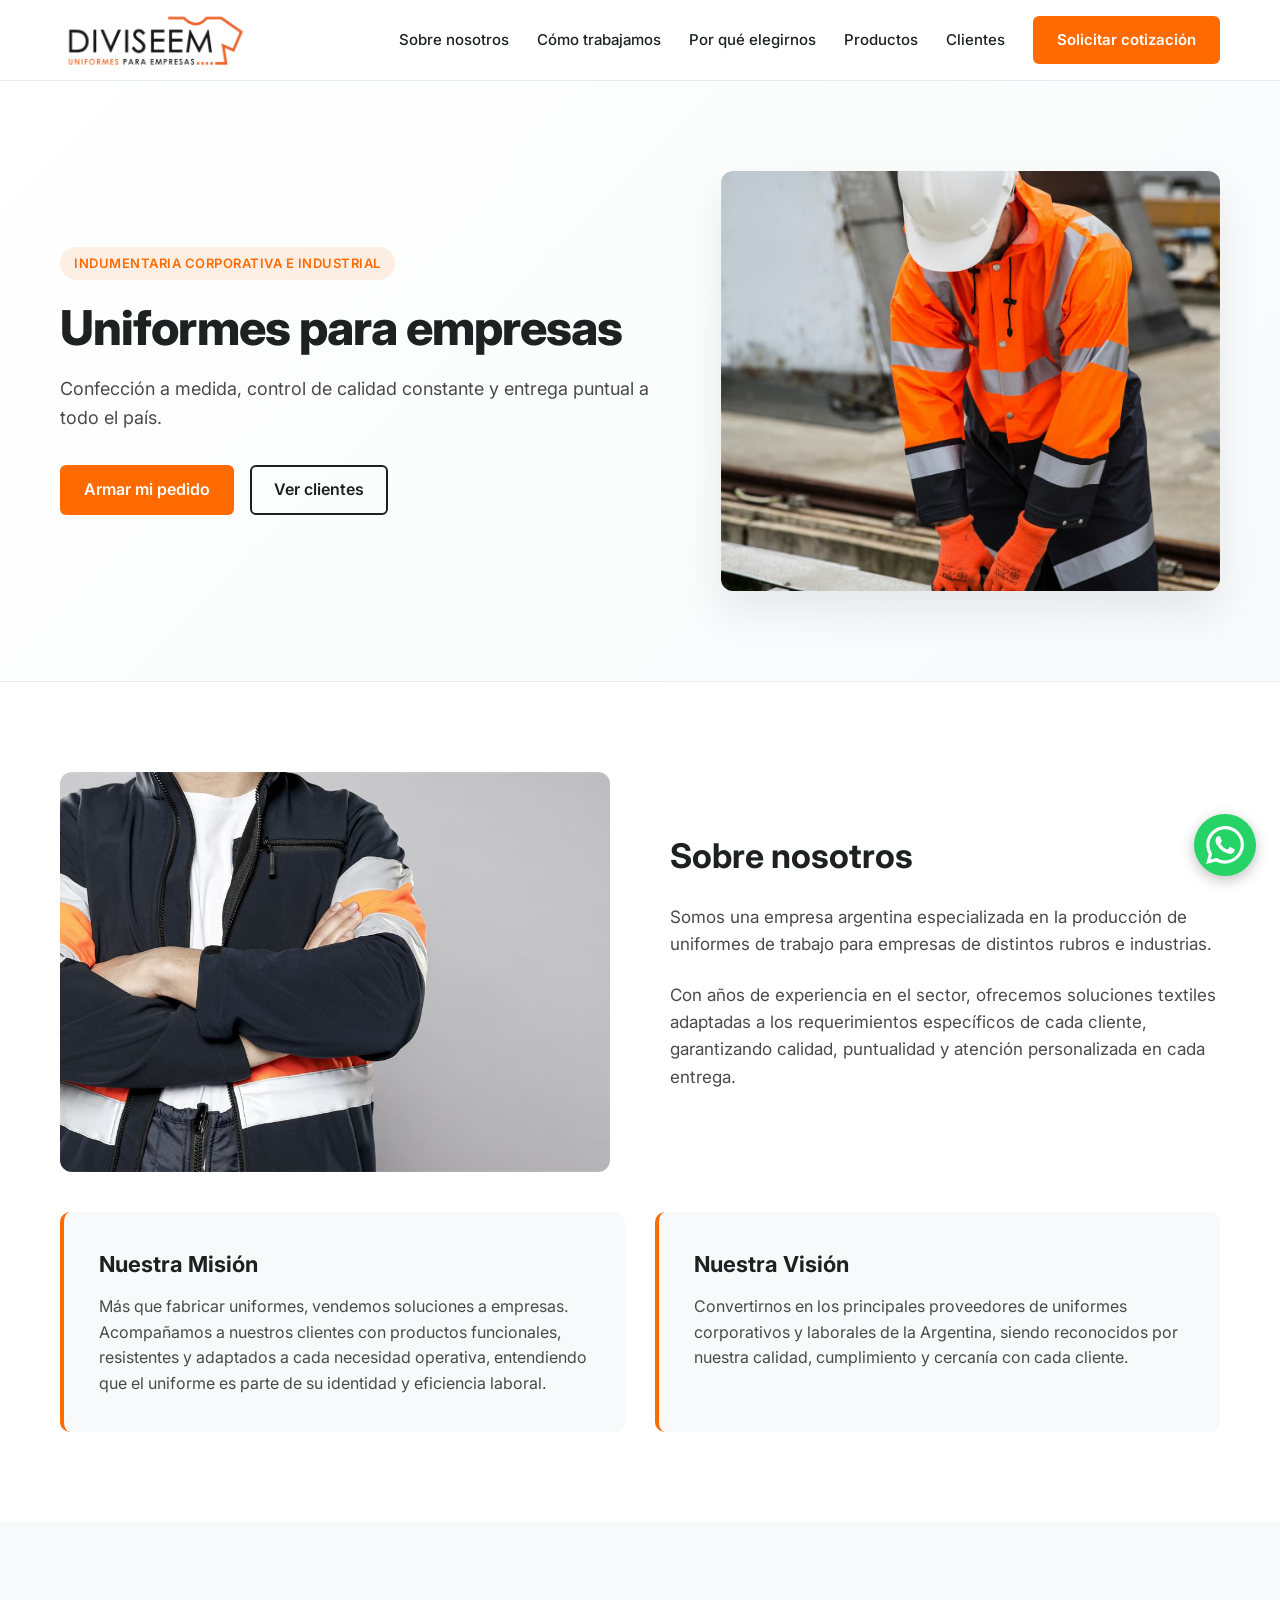
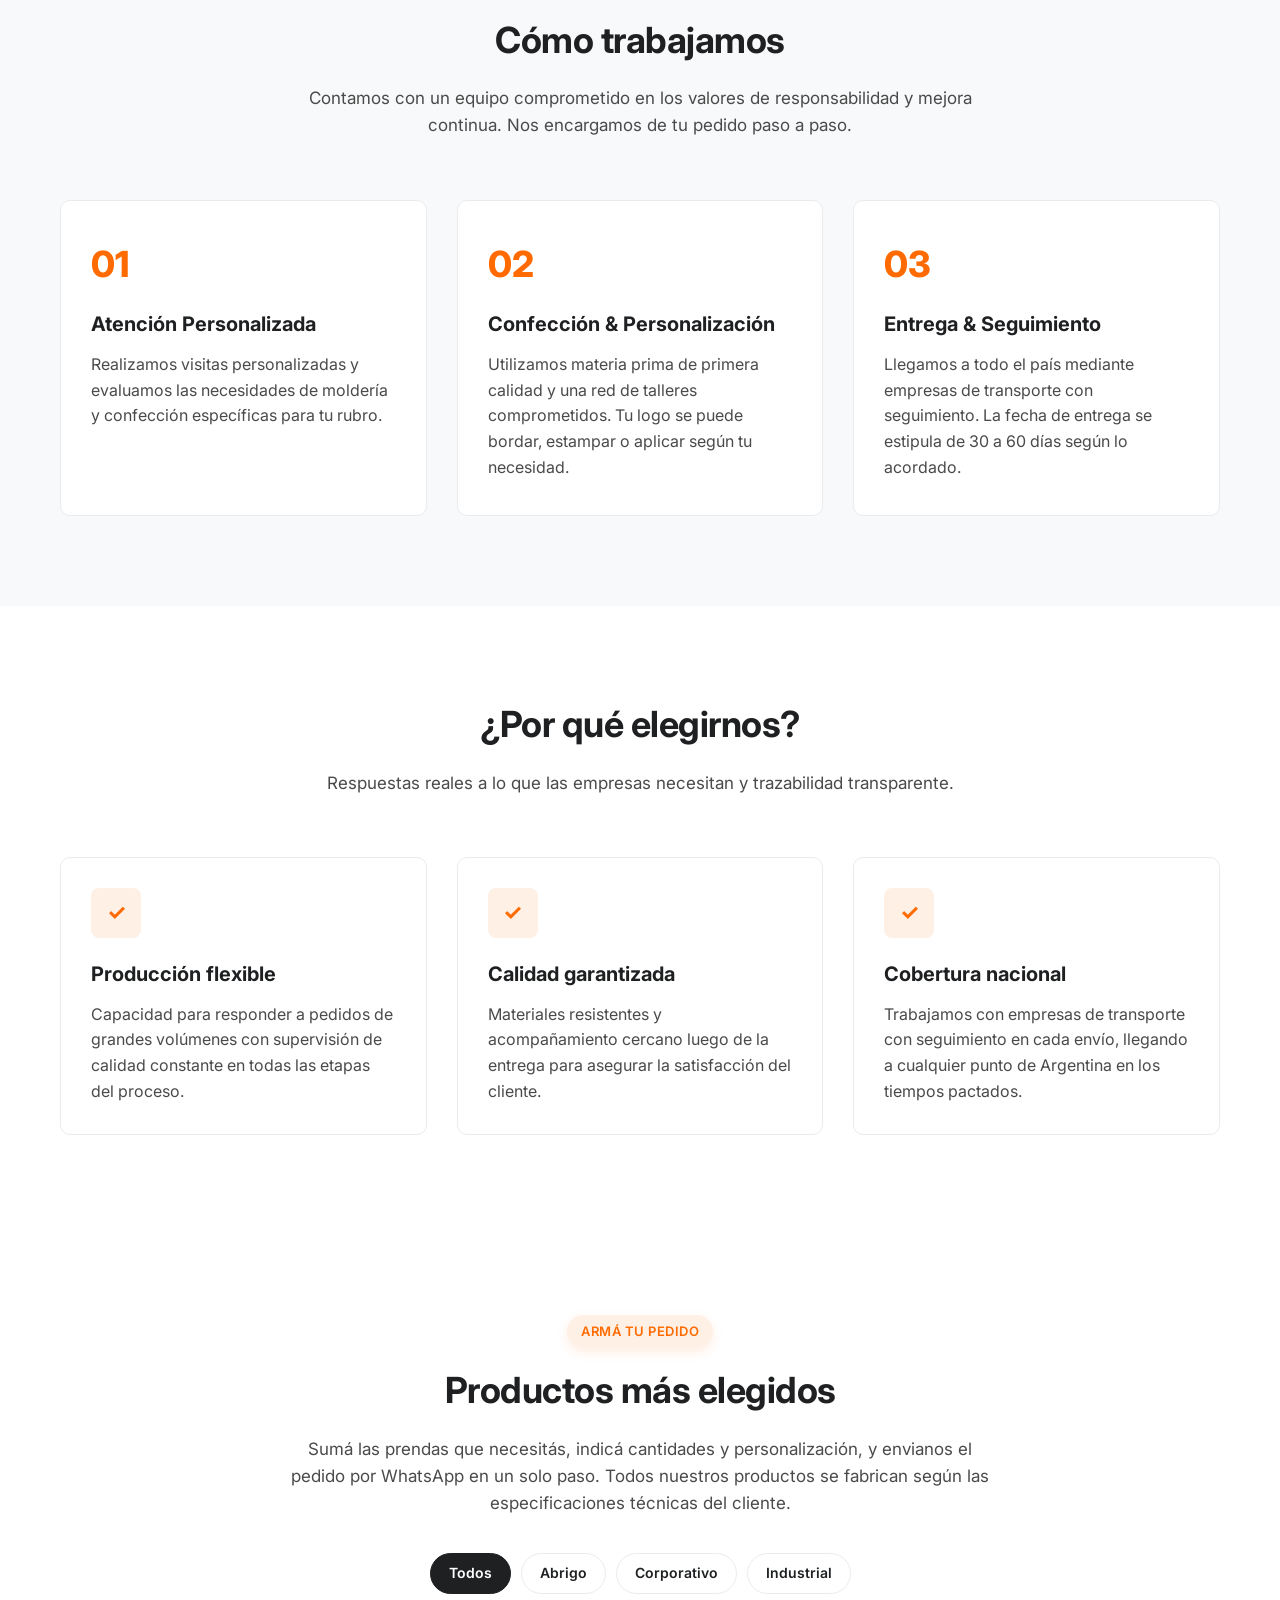
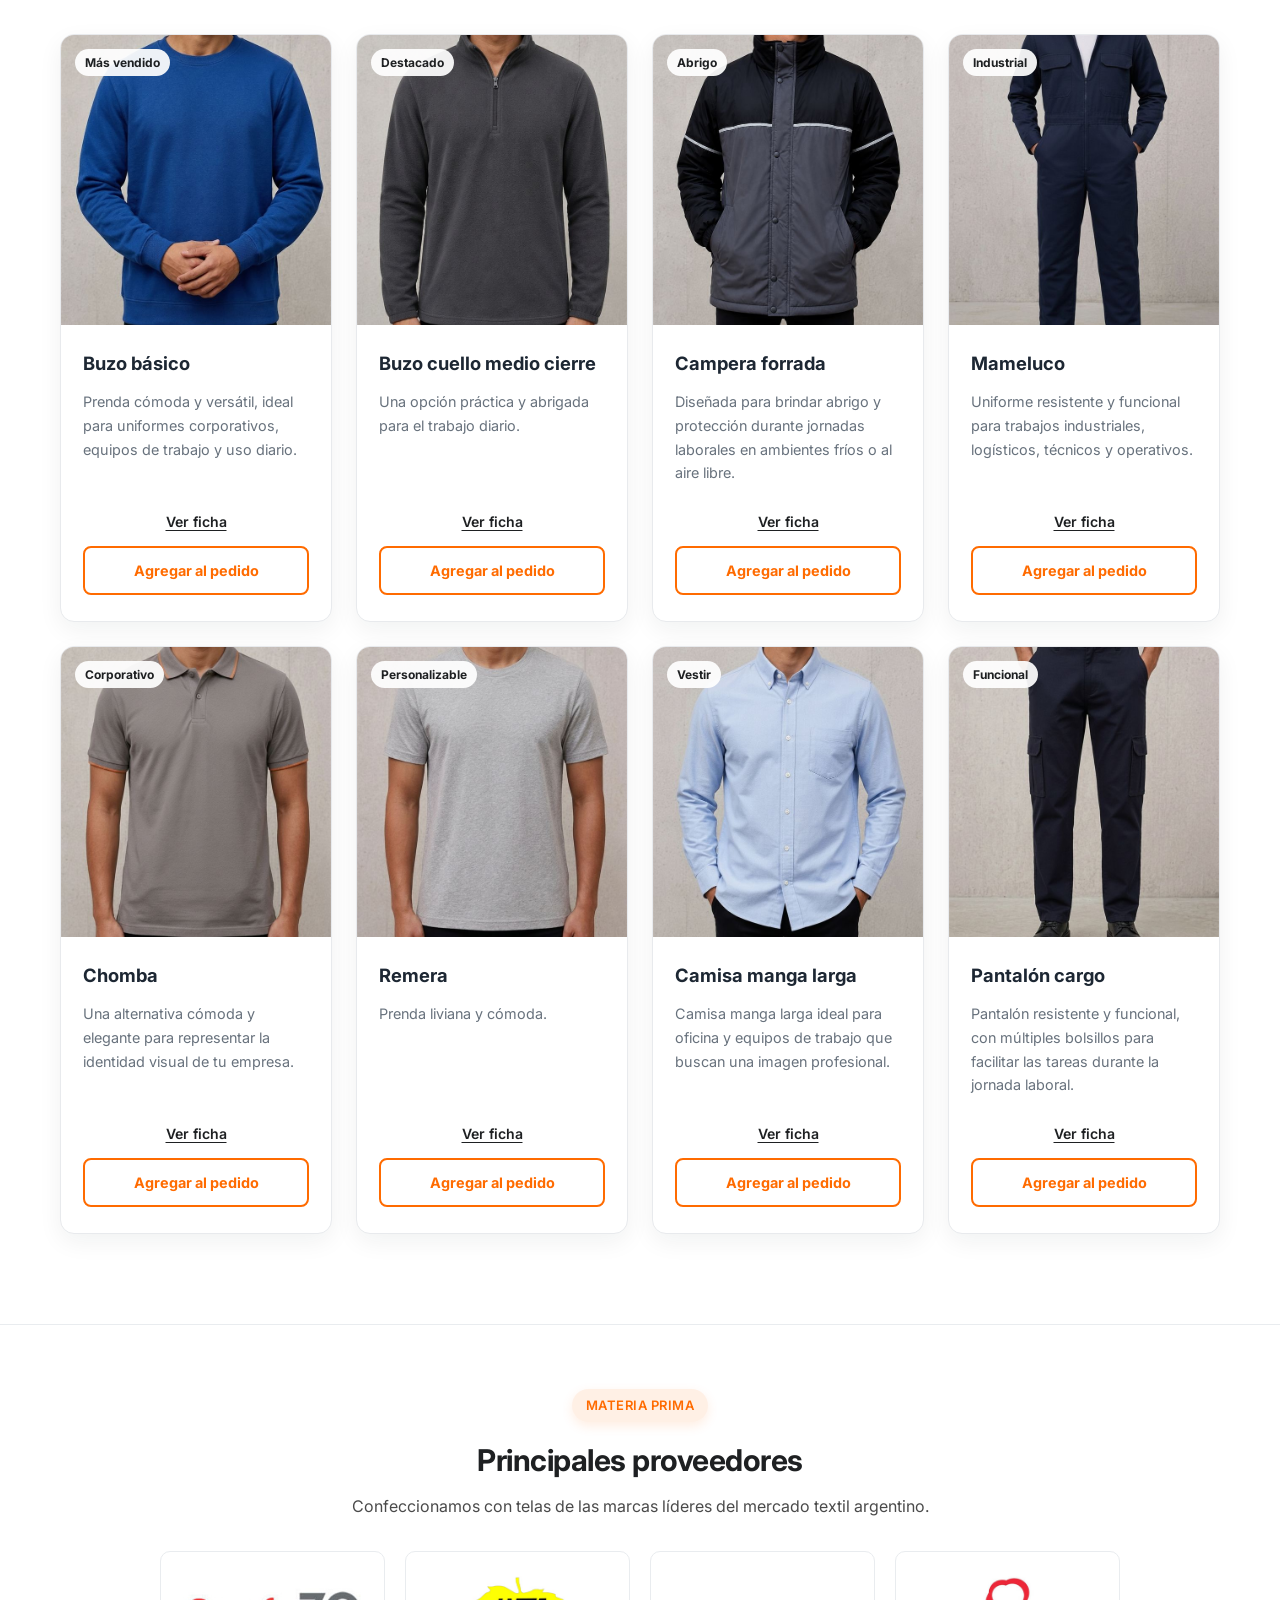
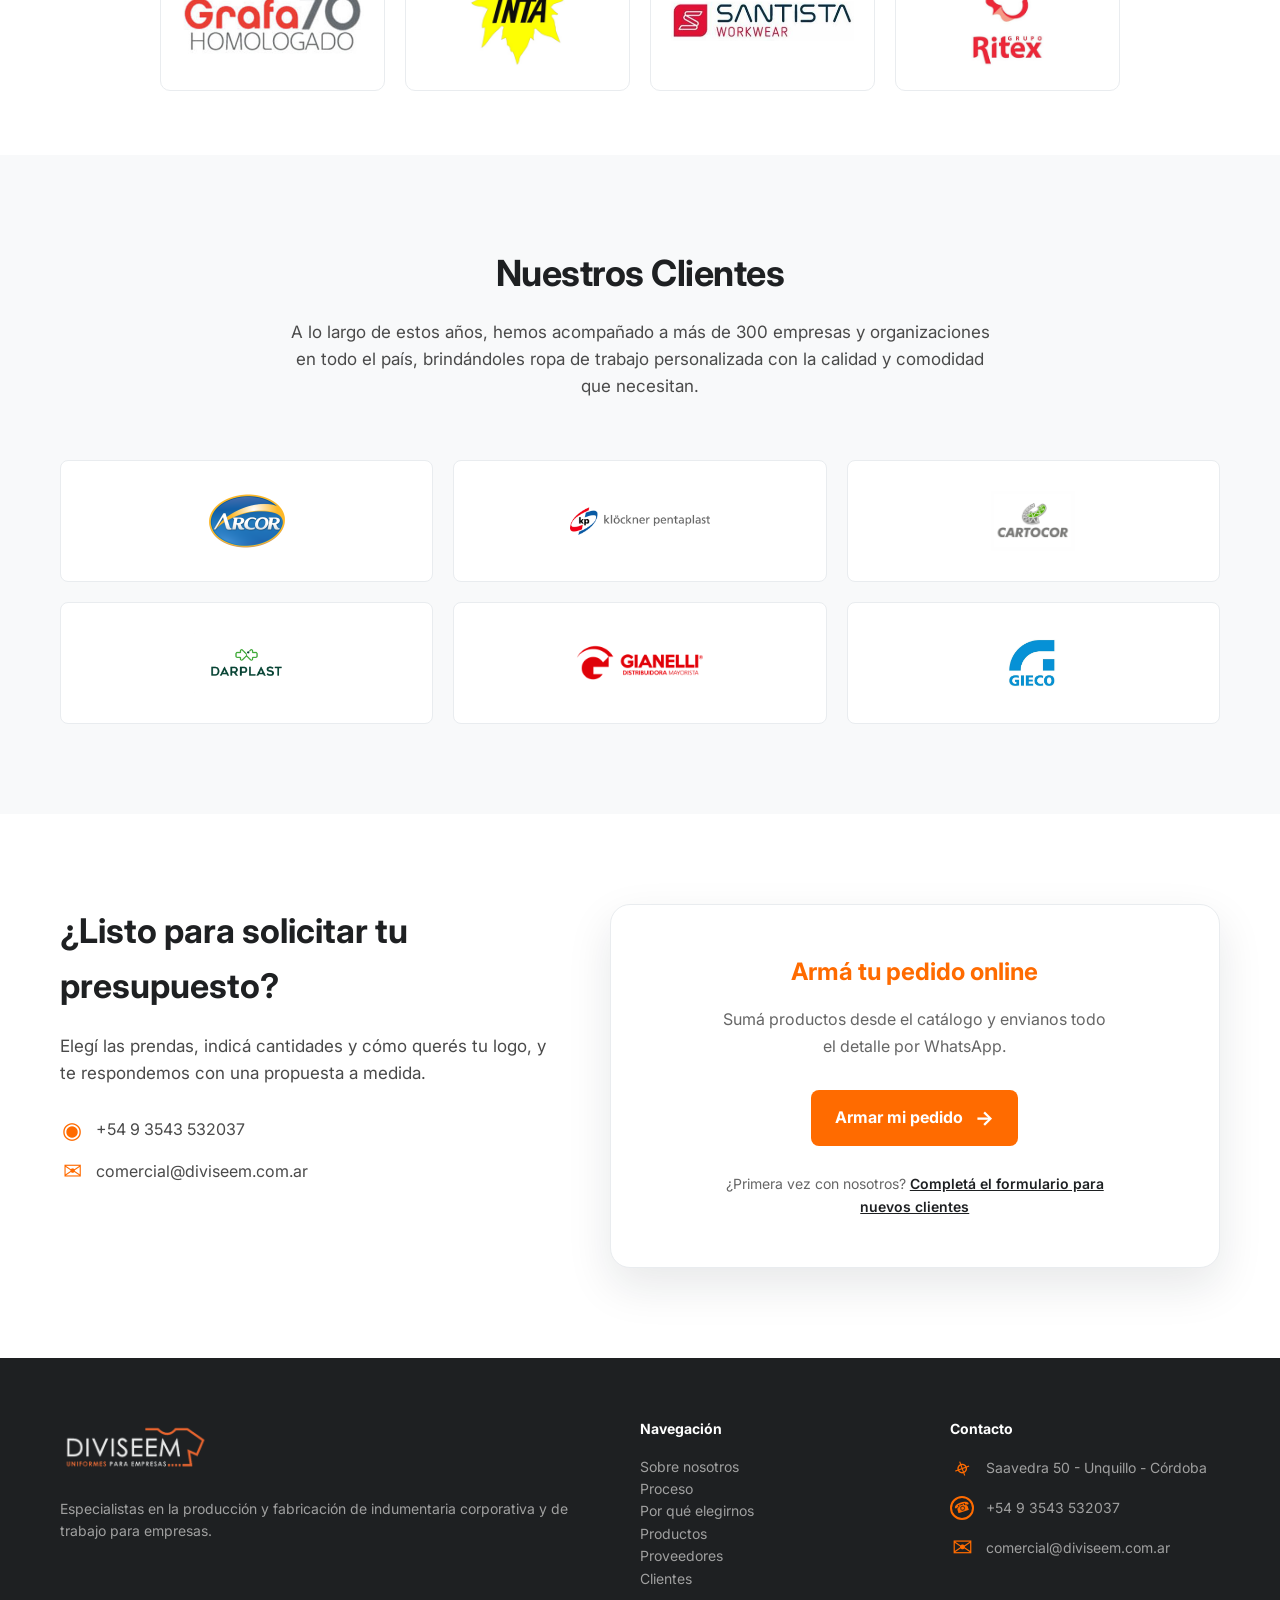
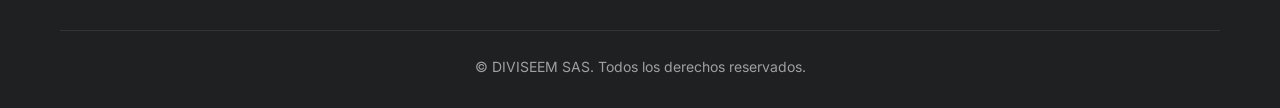
==== commit b6d049aa: "Agregar fichas de producto y sección de proveedores - Ficha de cada prenda en ventana emergente: fot" ====
--- a/index.html
+++ b/index.html
@@ -227,7 +227,14 @@
                     <div class="product-content">
                         <h3>Buzo básico</h3>
                         <p>Prenda cómoda y versátil, ideal para uniformes corporativos, equipos de trabajo y uso diario.</p>
-                        <button type="button" class="product-add">Agregar al pedido</button>
+                        <dl class="product-specs">
+                            <div><dt>Tela</dt><dd>Polar / Frisa peinada algodón</dd></div>
+                            <div><dt>Talles</dt><dd>XS al 4XL</dd></div>
+                        </dl>
+                        <div class="product-actions">
+                            <button type="button" class="product-details">Ver ficha</button>
+                            <button type="button" class="product-add">Agregar al pedido</button>
+                        </div>
                     </div>
                 </article>
 
@@ -239,11 +246,19 @@
                     <div class="product-content">
                         <h3>Buzo cuello medio cierre</h3>
                         <p>Una opción práctica y abrigada para el trabajo diario.</p>
-                        <button type="button" class="product-add">Agregar al pedido</button>
-                    </div>
-                </article>
-
-                <article class="product-card" data-id="campera-forrada" data-category="abrigo industrial">
+                        <dl class="product-specs">
+                            <div><dt>Tela</dt><dd>Polar / Frisa peinada algodón</dd></div>
+                            <div><dt>Talles</dt><dd>XS al 4XL</dd></div>
+                        </dl>
+                        <div class="product-actions">
+                            <button type="button" class="product-details">Ver ficha</button>
+                            <button type="button" class="product-add">Agregar al pedido</button>
+                        </div>
+                    </div>
+                </article>
+
+                <article class="product-card" data-id="campera-forrada" data-category="abrigo industrial"
+                    data-gallery="imagen/opt/campera-gabardina-interior.jpg|Interior acolchado de la campera forrada">
                     <div class="product-image">
                         <img src="imagen/opt/campera-gabardina.jpg" alt="Campera forrada de trabajo" width="640" height="714" loading="lazy" decoding="async">
                         <span class="product-badge">Abrigo</span>
@@ -251,7 +266,14 @@
                     <div class="product-content">
                         <h3>Campera forrada</h3>
                         <p>Diseñada para brindar abrigo y protección durante jornadas laborales en ambientes fríos o al aire libre.</p>
-                        <button type="button" class="product-add">Agregar al pedido</button>
+                        <dl class="product-specs">
+                            <div><dt>Tela</dt><dd>Trucker / Gabardina con matelasse</dd></div>
+                            <div><dt>Talles</dt><dd>XS al 4XL</dd></div>
+                        </dl>
+                        <div class="product-actions">
+                            <button type="button" class="product-details">Ver ficha</button>
+                            <button type="button" class="product-add">Agregar al pedido</button>
+                        </div>
                     </div>
                 </article>
 
@@ -263,7 +285,14 @@
                     <div class="product-content">
                         <h3>Mameluco</h3>
                         <p>Uniforme resistente y funcional para trabajos industriales, logísticos, técnicos y operativos.</p>
-                        <button type="button" class="product-add">Agregar al pedido</button>
+                        <dl class="product-specs">
+                            <div><dt>Tela</dt><dd>Trucker / Gabardina con matelasse</dd></div>
+                            <div><dt>Talles</dt><dd>XS al 4XL</dd></div>
+                        </dl>
+                        <div class="product-actions">
+                            <button type="button" class="product-details">Ver ficha</button>
+                            <button type="button" class="product-add">Agregar al pedido</button>
+                        </div>
                     </div>
                 </article>
 
@@ -275,7 +304,14 @@
                     <div class="product-content">
                         <h3>Chomba</h3>
                         <p>Una alternativa cómoda y elegante para representar la identidad visual de tu empresa.</p>
-                        <button type="button" class="product-add">Agregar al pedido</button>
+                        <dl class="product-specs">
+                            <div><dt>Tela</dt><dd>Piqué algodón</dd></div>
+                            <div><dt>Talles</dt><dd>XS al 4XL</dd></div>
+                        </dl>
+                        <div class="product-actions">
+                            <button type="button" class="product-details">Ver ficha</button>
+                            <button type="button" class="product-add">Agregar al pedido</button>
+                        </div>
                     </div>
                 </article>
 
@@ -287,7 +323,14 @@
                     <div class="product-content">
                         <h3>Remera</h3>
                         <p>Prenda liviana y cómoda.</p>
-                        <button type="button" class="product-add">Agregar al pedido</button>
+                        <dl class="product-specs">
+                            <div><dt>Tela</dt><dd>Jersey peinado / cardado 24/1</dd></div>
+                            <div><dt>Talles</dt><dd>XS al 4XL</dd></div>
+                        </dl>
+                        <div class="product-actions">
+                            <button type="button" class="product-details">Ver ficha</button>
+                            <button type="button" class="product-add">Agregar al pedido</button>
+                        </div>
                     </div>
                 </article>
 
@@ -299,7 +342,14 @@
                     <div class="product-content">
                         <h3>Camisa manga larga</h3>
                         <p>Camisa manga larga ideal para oficina y equipos de trabajo que buscan una imagen profesional.</p>
-                        <button type="button" class="product-add">Agregar al pedido</button>
+                        <dl class="product-specs">
+                            <div><dt>Tela</dt><dd>Oxford (INTA / Santista), Linón u otras a consultar</dd></div>
+                            <div><dt>Talles</dt><dd>36 al 60</dd></div>
+                        </dl>
+                        <div class="product-actions">
+                            <button type="button" class="product-details">Ver ficha</button>
+                            <button type="button" class="product-add">Agregar al pedido</button>
+                        </div>
                     </div>
                 </article>
 
@@ -311,11 +361,35 @@
                     <div class="product-content">
                         <h3>Pantalón cargo</h3>
                         <p>Pantalón resistente y funcional, con múltiples bolsillos para facilitar las tareas durante la jornada laboral.</p>
-                        <button type="button" class="product-add">Agregar al pedido</button>
-                    </div>
-                </article>
-
-            </div>
+                        <dl class="product-specs">
+                            <div><dt>Tela</dt><dd>Gabardina 8 oz Grafa</dd></div>
+                            <div><dt>Talles</dt><dd>36 al 60</dd></div>
+                        </dl>
+                        <div class="product-actions">
+                            <button type="button" class="product-details">Ver ficha</button>
+                            <button type="button" class="product-add">Agregar al pedido</button>
+                        </div>
+                    </div>
+                </article>
+
+            </div>
+        </div>
+    </section>
+
+    <!-- Proveedores -->
+    <section id="proveedores" class="suppliers" aria-labelledby="proveedores-title">
+        <div class="container suppliers-inner">
+            <div class="suppliers-text">
+                <span class="section-subtitle">Materia prima</span>
+                <h2 id="proveedores-title">Principales proveedores</h2>
+                <p>Confeccionamos con telas de las marcas líderes del mercado textil argentino.</p>
+            </div>
+            <ul class="suppliers-list">
+                <li><img src="imagen/logos/proveedores/grafa.png" alt="Grafa" width="313" height="112" loading="lazy" decoding="async"></li>
+                <li><img src="imagen/logos/proveedores/inta.png" alt="INTA" width="212" height="200" loading="lazy" decoding="async"></li>
+                <li><img src="imagen/logos/proveedores/santista.png" alt="Santista Workwear" width="360" height="78" loading="lazy" decoding="async"></li>
+                <li><img src="imagen/logos/proveedores/ritex.png" alt="Grupo Ritex" width="161" height="200" loading="lazy" decoding="async"></li>
+            </ul>
         </div>
     </section>
 
@@ -355,7 +429,7 @@
             <div class="contact-grid">
                 <div class="contact-info">
                     <h2>¿Listo para solicitar tu presupuesto?</h2>
-                    <p>Elegí las prendas, indicá cantidades y cómo querés tu logo, y te respondemos por WhatsApp con una propuesta a medida.</p>
+                    <p>Elegí las prendas, indicá cantidades y cómo querés tu logo, y te respondemos con una propuesta a medida.</p>
                     <ul class="contact-details">
                         <li><span class="contact-icon">◉</span><a href="https://wa.me/5493543532037" target="_blank" rel="noopener noreferrer">+54 9 3543 532037</a></li>
                         <li><span class="contact-icon">✉</span><a href="mailto:comercial@diviseem.com.ar">comercial@diviseem.com.ar</a></li>
@@ -366,7 +440,6 @@
                         <h3>Armá tu pedido online</h3>
                         <p>
                             Sumá productos desde el catálogo y envianos todo el detalle por WhatsApp.
-                            Sin registrarte y sin compromiso.
                         </p>
                         <a href="#productos" class="form-button" data-open-order>
                             Armar mi pedido
@@ -405,6 +478,7 @@
                 <p><a href="#proceso">Proceso</a></p>
                 <p><a href="#elegirnos">Por qué elegirnos</a></p>
                 <p><a href="#productos">Productos</a></p>
+                <p><a href="#proveedores">Proveedores</a></p>
                 <p><a href="#clientes">Clientes</a></p>
             </div>
 
@@ -438,6 +512,34 @@
         </div>
     </div>
 </footer>
+
+<!-- Ficha de producto -->
+<dialog class="product-modal" aria-labelledby="modal-title">
+    <button type="button" class="modal-close" aria-label="Cerrar ficha">×</button>
+    <div class="modal-grid">
+        <div class="modal-gallery">
+            <div class="modal-main-image">
+                <img alt="" width="640" height="800">
+            </div>
+            <div class="modal-thumbs" role="group" aria-label="Fotos del producto"></div>
+        </div>
+        <div class="modal-info">
+            <span class="product-badge modal-badge"></span>
+            <h2 id="modal-title"></h2>
+            <p class="modal-description"></p>
+            <dl class="modal-specs"></dl>
+            <ul class="modal-extras">
+                <li>Logo bordado o estampado según tu necesidad</li>
+                <li>Confección según las especificaciones de tu empresa</li>
+                <li>Entrega estimada de 30 a 60 días, con envío a todo el país</li>
+            </ul>
+            <div class="modal-actions">
+                <button type="button" class="product-add modal-add">Agregar al pedido</button>
+                <a class="modal-ask" target="_blank" rel="noopener noreferrer" href="#">Consultar por WhatsApp</a>
+            </div>
+        </div>
+    </div>
+</dialog>
 
 <!-- Botón flotante: pedido en curso -->
 <button type="button" class="order-fab" data-open-order hidden>
--- a/styles.css
+++ b/styles.css
@@ -529,8 +529,38 @@
     line-height: 1.65;
 }
 
+/* Los datos técnicos se muestran en la ficha, no en la tarjeta */
+.product-card .product-specs {
+    display: none;
+}
+
+.product-image img {
+    cursor: zoom-in;
+}
+
+.product-actions {
+    margin-top: auto;
+    display: grid;
+    gap: 6px;
+}
+
+.product-details {
+    padding: 6px;
+    border: none;
+    background: none;
+    color: var(--dark);
+    font-size: 0.88rem;
+    font-weight: 600;
+    text-decoration: underline;
+    text-underline-offset: 3px;
+    cursor: pointer;
+}
+
+.product-details:hover {
+    color: var(--primary);
+}
+
 .product-add {
-    margin-top: auto;
     display: inline-flex;
     align-items: center;
     justify-content: center;
@@ -554,6 +584,269 @@
 .product-add[aria-pressed="true"] {
     background: var(--primary);
     color: var(--white);
+}
+
+/* =========================
+   Ficha de producto
+========================= */
+
+.product-modal {
+    width: min(920px, calc(100% - 32px));
+    max-height: calc(100% - 32px);
+    margin: auto;
+    padding: 0;
+    border: none;
+    border-radius: 16px;
+    background: var(--white);
+    color: var(--body-text);
+    box-shadow: 0 24px 60px rgba(0, 0, 0, 0.25);
+    overflow: auto;
+}
+
+.product-modal[open] {
+    animation: modal-in 0.22s ease;
+}
+
+.product-modal::backdrop {
+    background: rgba(20, 22, 24, 0.55);
+}
+
+@keyframes modal-in {
+    from { opacity: 0; transform: translateY(12px) scale(0.98); }
+    to { opacity: 1; transform: none; }
+}
+
+/* Sticky para que no se pierda al scrollear la ficha en celular */
+.modal-close {
+    position: sticky;
+    top: 12px;
+    z-index: 2;
+    display: block;
+    margin: 12px 12px -52px auto;
+    width: 40px;
+    height: 40px;
+    border: none;
+    border-radius: 50%;
+    background: rgba(255, 255, 255, 0.92);
+    color: var(--dark);
+    font-size: 28px;
+    line-height: 1;
+    cursor: pointer;
+    box-shadow: 0 2px 8px rgba(0, 0, 0, 0.12);
+}
+
+.modal-close:hover {
+    background: var(--light-bg);
+}
+
+.modal-grid {
+    display: grid;
+    grid-template-columns: 1fr 1fr;
+}
+
+.modal-gallery {
+    padding: 20px;
+    background: var(--light-bg);
+}
+
+.modal-main-image {
+    overflow: hidden;
+    border-radius: 12px;
+    background: #EEF0F2;
+    aspect-ratio: 4 / 5;
+}
+
+.modal-main-image img {
+    display: block;
+    width: 100%;
+    height: 100%;
+    object-fit: cover;
+}
+
+.modal-thumbs {
+    display: flex;
+    gap: 10px;
+    margin-top: 12px;
+}
+
+.modal-thumbs:empty {
+    display: none;
+}
+
+.modal-thumb {
+    width: 64px;
+    height: 64px;
+    padding: 0;
+    overflow: hidden;
+    border: 2px solid transparent;
+    border-radius: 8px;
+    background: none;
+    cursor: pointer;
+    opacity: 0.7;
+    transition: opacity 0.2s ease, border-color 0.2s ease;
+}
+
+.modal-thumb img {
+    display: block;
+    width: 100%;
+    height: 100%;
+    object-fit: cover;
+}
+
+.modal-thumb:hover,
+.modal-thumb[aria-pressed="true"] {
+    opacity: 1;
+}
+
+.modal-thumb[aria-pressed="true"] {
+    border-color: var(--primary);
+}
+
+.modal-info {
+    display: flex;
+    flex-direction: column;
+    padding: 36px 32px 32px;
+}
+
+.modal-badge {
+    position: static;
+    align-self: flex-start;
+    margin-bottom: 12px;
+    background: var(--primary-soft);
+    color: var(--primary);
+}
+
+.modal-info h2 {
+    margin-bottom: 12px;
+    color: var(--dark);
+    font-size: 28px;
+    line-height: 1.2;
+    letter-spacing: -0.5px;
+}
+
+.modal-description {
+    margin-bottom: 22px;
+    font-size: 16px;
+}
+
+.modal-specs {
+    display: grid;
+    gap: 0;
+    margin-bottom: 22px;
+    border-top: 1px solid var(--border-color);
+}
+
+.modal-specs div {
+    display: grid;
+    grid-template-columns: 90px 1fr;
+    gap: 12px;
+    padding: 12px 0;
+    border-bottom: 1px solid var(--border-color);
+}
+
+.modal-specs dt {
+    color: var(--muted);
+    font-size: 13px;
+    font-weight: 700;
+    text-transform: uppercase;
+    letter-spacing: 0.4px;
+}
+
+.modal-specs dd {
+    color: var(--dark);
+    font-weight: 600;
+}
+
+.modal-extras {
+    display: grid;
+    gap: 8px;
+    margin-bottom: 26px;
+    list-style: none;
+    font-size: 14px;
+}
+
+.modal-extras li {
+    position: relative;
+    padding-left: 24px;
+}
+
+.modal-extras li::before {
+    content: "✓";
+    position: absolute;
+    left: 0;
+    color: var(--primary);
+    font-weight: 800;
+}
+
+.modal-actions {
+    display: grid;
+    gap: 10px;
+    margin-top: auto;
+}
+
+.modal-actions .product-add {
+    padding: 14px 16px;
+    font-size: 1rem;
+}
+
+.modal-ask {
+    color: #128C4A;
+    font-size: 14px;
+    font-weight: 600;
+    text-align: center;
+}
+
+/* Proveedores */
+.suppliers {
+    padding: 64px 0;
+    border-top: 1px solid var(--border-color);
+}
+
+.suppliers-inner {
+    display: grid;
+    gap: 32px;
+    text-align: center;
+}
+
+.suppliers-text h2 {
+    margin-bottom: 10px;
+    color: var(--dark);
+    font-size: 30px;
+    letter-spacing: -0.5px;
+}
+
+.suppliers-list {
+    display: grid;
+    grid-template-columns: repeat(4, 1fr);
+    gap: 20px;
+    width: 100%;
+    max-width: 960px;
+    margin: 0 auto;
+    list-style: none;
+}
+
+.suppliers-list li {
+    display: flex;
+    align-items: center;
+    justify-content: center;
+    min-height: 140px;
+    padding: 22px 20px;
+    border: 1px solid var(--border-color);
+    border-radius: 10px;
+    background: var(--white);
+}
+
+.suppliers-list img {
+    max-width: 100%;
+    max-height: 90px;
+    width: auto;
+    height: auto;
+    object-fit: contain;
+    transition: transform 0.3s ease;
+}
+
+.suppliers-list li:hover img {
+    transform: scale(1.06);
 }
 
 /* Clients Section */
@@ -1209,6 +1502,18 @@
         grid-template-columns: 1fr;
     }
 
+    .modal-grid {
+        grid-template-columns: 1fr;
+    }
+
+    .modal-main-image {
+        aspect-ratio: 4 / 3;
+    }
+
+    .modal-info {
+        padding: 24px 22px 26px;
+    }
+
     .logo img {
         width: 130px;
         height: 50px;
@@ -1255,6 +1560,34 @@
 
     .form-button-card {
         padding: 36px 22px;
+    }
+
+    .suppliers-list {
+        grid-template-columns: repeat(2, 1fr);
+    }
+
+    .product-modal {
+        width: 100%;
+        max-width: 100%;
+        max-height: 100%;
+        height: 100%;
+        border-radius: 0;
+    }
+
+    .modal-gallery {
+        padding: 0;
+    }
+
+    .modal-main-image {
+        border-radius: 0;
+    }
+
+    .modal-thumbs {
+        padding: 0 16px;
+    }
+
+    .modal-info h2 {
+        font-size: 24px;
     }
 
     .whatsapp-float {
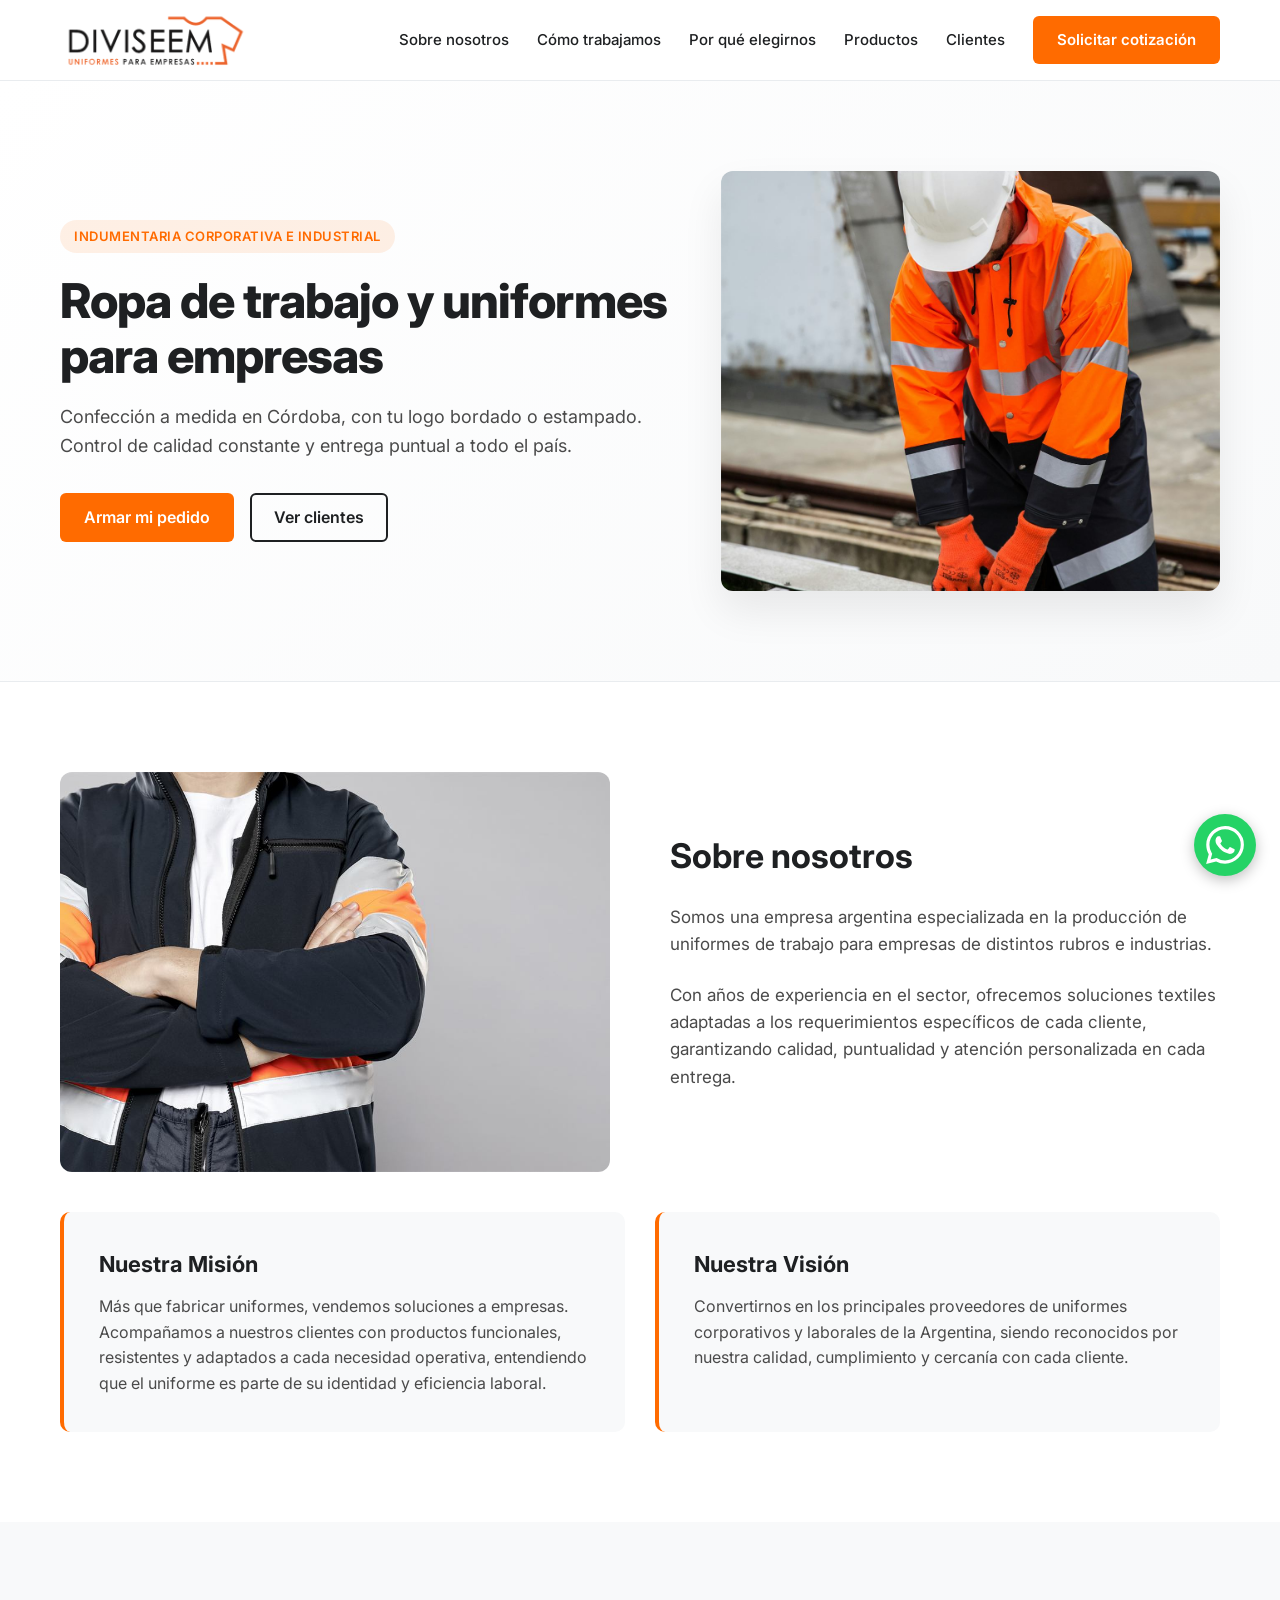
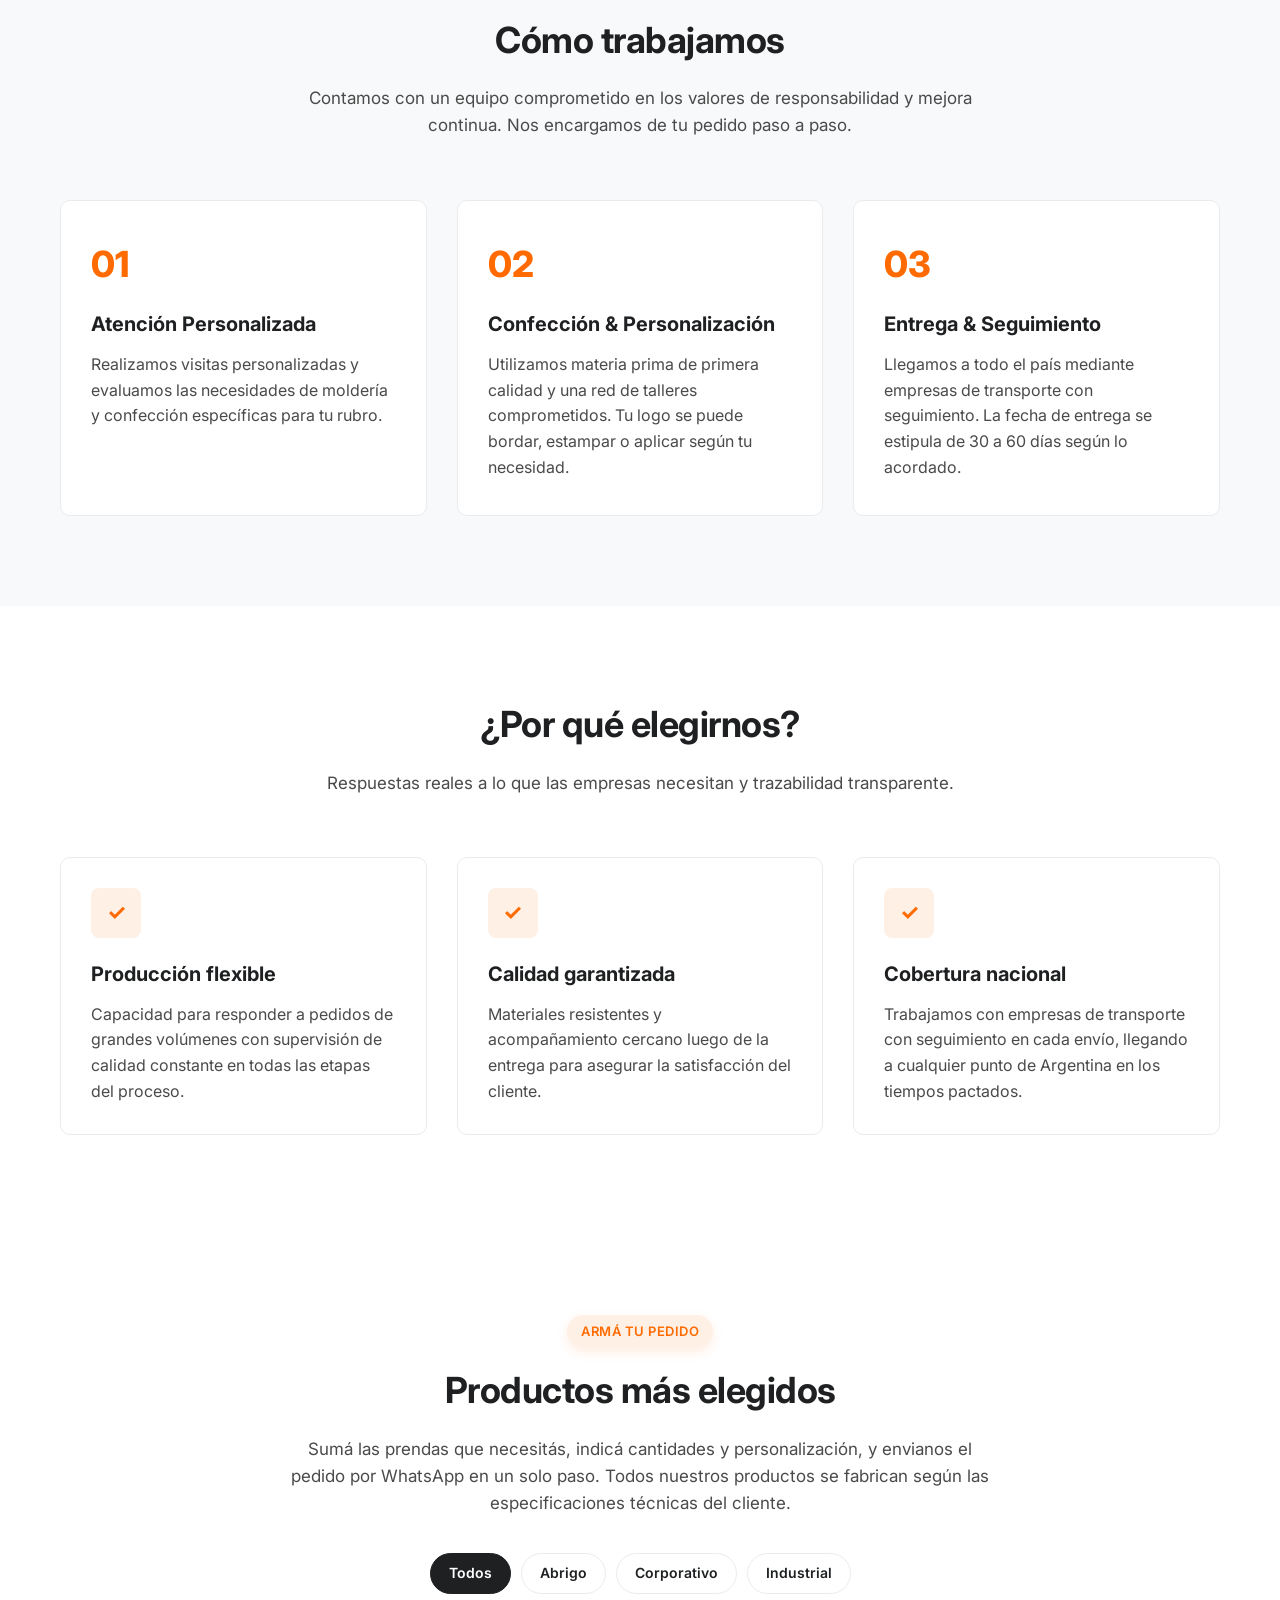
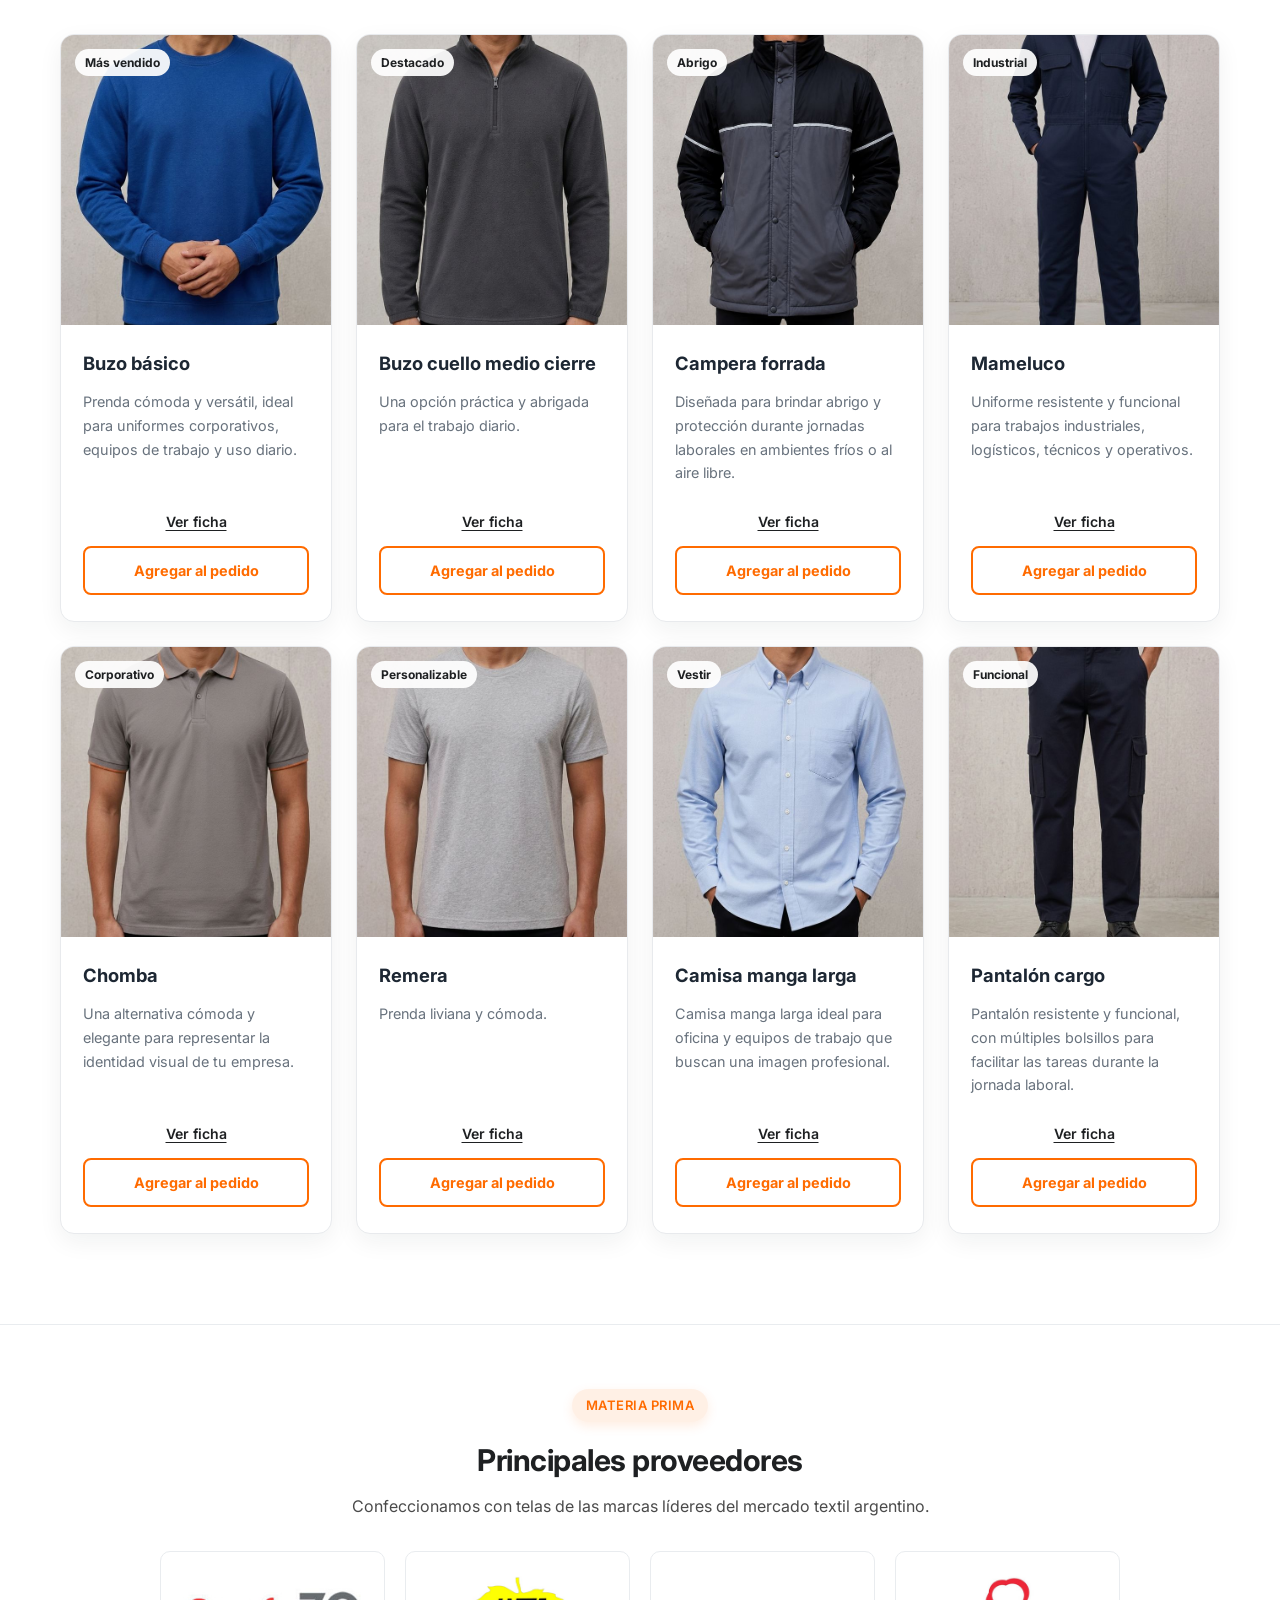
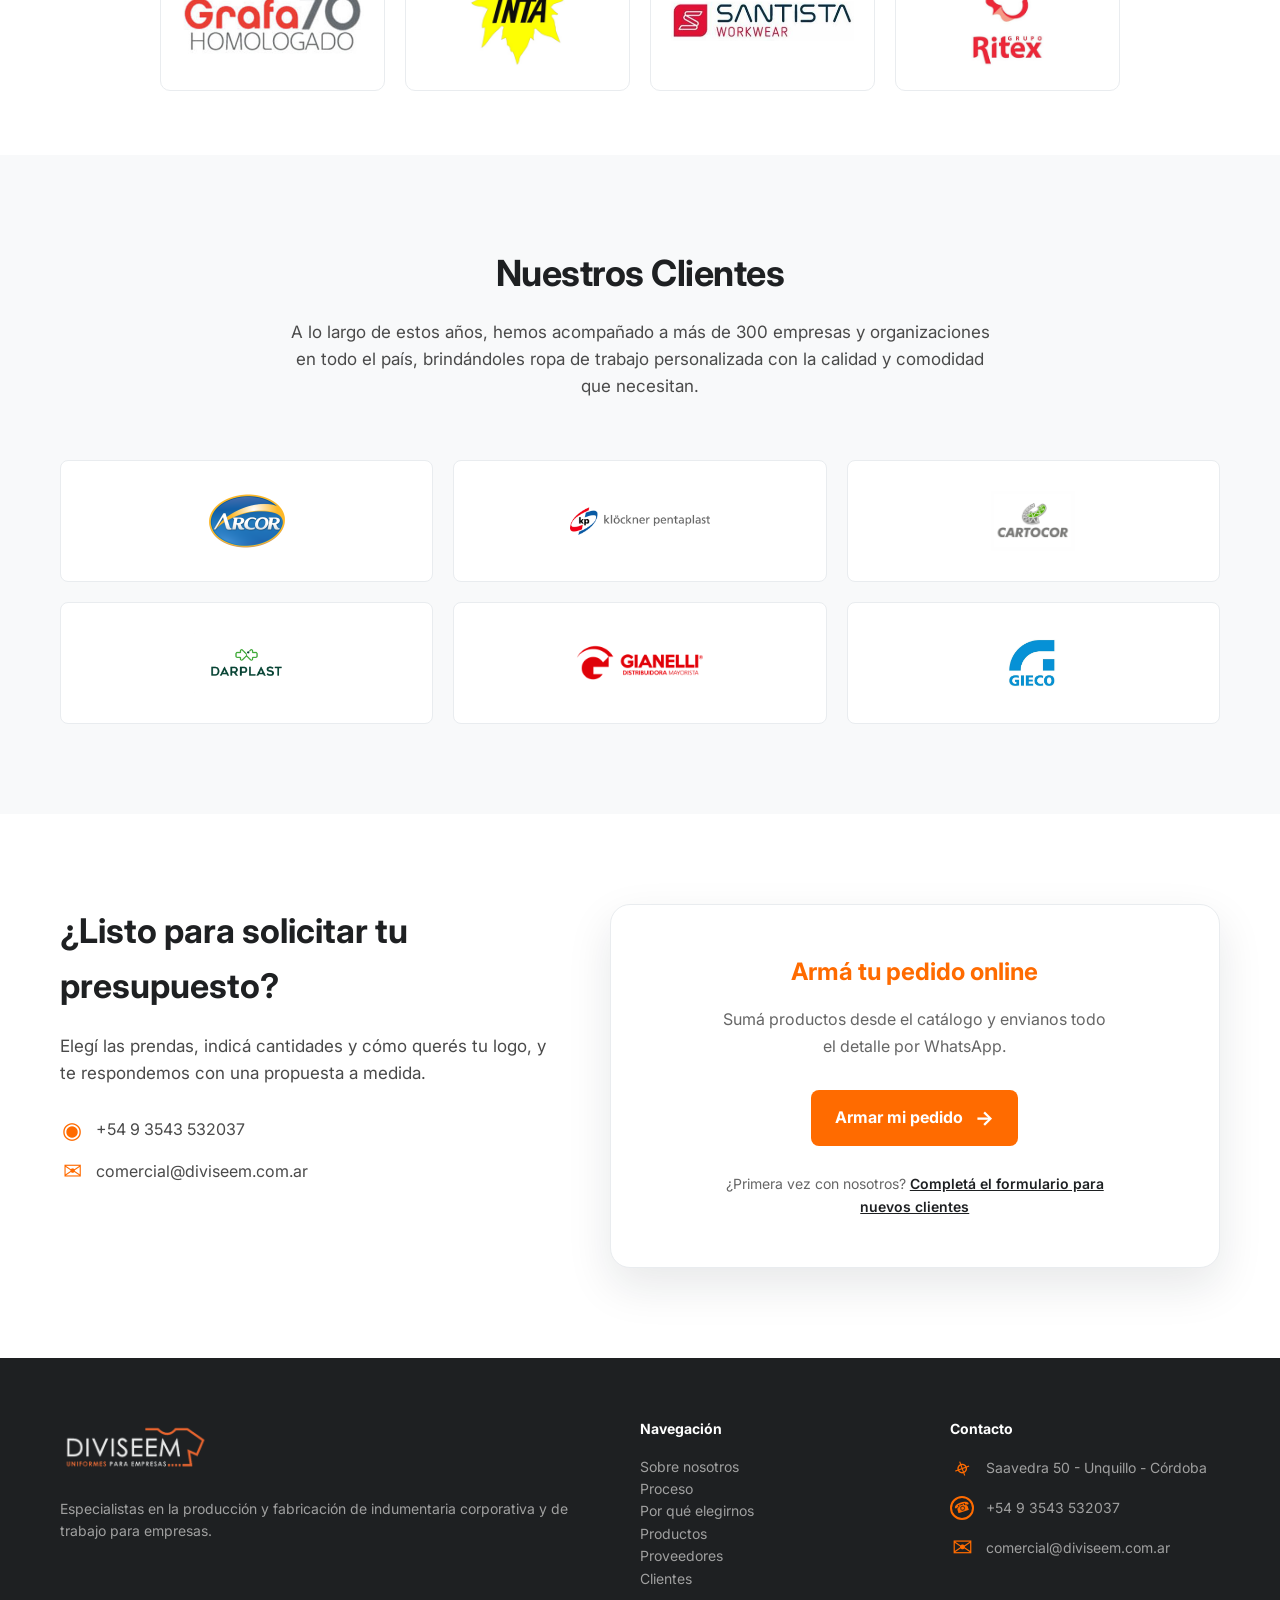
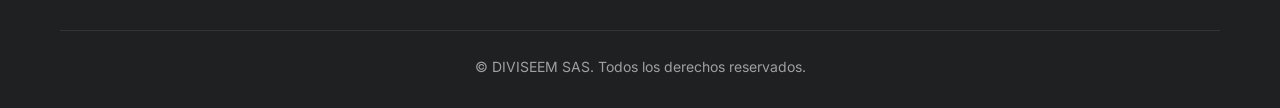
==== commit af492b0b: "Mejoras técnicas de SEO - robots.txt y sitemap.xml (con las imágenes de la página) - Redirección 301" ====
--- a/index.html
+++ b/index.html
@@ -1,10 +1,10 @@
 <!DOCTYPE html>
-<html lang="es">
+<html lang="es-AR">
 <head>
     <meta charset="UTF-8">
     <meta name="viewport" content="width=device-width, initial-scale=1.0">
-    <title>DIVISEEM | Uniformes para empresas</title>
-    <meta name="description" content="Fabricamos uniformes y ropa de trabajo para empresas: buzos, camperas, mamelucos, chombas, camisas y pantalones con tu logo bordado o estampado. Envíos a todo el país.">
+    <title>Ropa de trabajo y uniformes para empresas | DIVISEEM Córdoba</title>
+    <meta name="description" content="Fábrica de ropa de trabajo y uniformes para empresas en Córdoba. Buzos, camperas, mamelucos y chombas con tu logo bordado o estampado. Envíos a todo el país.">
     <meta name="theme-color" content="#FF6B00">
     <link rel="canonical" href="https://diviseem.com.ar/">
 
@@ -12,16 +12,18 @@
     <meta property="og:type" content="website">
     <meta property="og:locale" content="es_AR">
     <meta property="og:site_name" content="DIVISEEM">
-    <meta property="og:title" content="DIVISEEM | Uniformes para empresas">
-    <meta property="og:description" content="Confección a medida, control de calidad constante y entrega puntual a todo el país.">
+    <meta property="og:title" content="DIVISEEM | Ropa de trabajo y uniformes para empresas">
+    <meta property="og:description" content="Confección a medida en Córdoba, con tu logo bordado o estampado. Control de calidad constante y entrega puntual a todo el país.">
     <meta property="og:url" content="https://diviseem.com.ar/">
     <meta property="og:image" content="https://diviseem.com.ar/imagen/opt/og-image.jpg">
     <meta property="og:image:width" content="1200">
     <meta property="og:image:height" content="630">
     <meta name="twitter:card" content="summary_large_image">
 
-    <link rel="icon" type="image/png" href="imagen/opt/favicon.png">
-    <link rel="apple-touch-icon" href="imagen/opt/favicon.png">
+    <!-- Google pide un favicon cuadrado de un tamaño múltiplo de 48 px -->
+    <link rel="icon" type="image/png" sizes="96x96" href="imagen/opt/favicon-96.png">
+    <link rel="icon" type="image/png" sizes="192x192" href="imagen/opt/favicon-192.png">
+    <link rel="apple-touch-icon" sizes="180x180" href="imagen/opt/apple-touch-icon.png">
 
     <!-- Google Fonts: Inter -->
     <link rel="preconnect" href="https://fonts.googleapis.com">
@@ -34,22 +36,57 @@
     <script type="application/ld+json">
     {
         "@context": "https://schema.org",
-        "@type": "LocalBusiness",
-        "name": "DIVISEEM SAS",
-        "description": "Producción y fabricación de indumentaria corporativa y de trabajo para empresas.",
-        "url": "https://diviseem.com.ar/",
-        "logo": "https://diviseem.com.ar/imagen/opt/logo-diviseem.png",
-        "image": "https://diviseem.com.ar/imagen/opt/og-image.jpg",
-        "telephone": "+54 9 3543 532037",
-        "email": "comercial@diviseem.com.ar",
-        "address": {
-            "@type": "PostalAddress",
-            "streetAddress": "Saavedra 50",
-            "addressLocality": "Unquillo",
-            "addressRegion": "Córdoba",
-            "addressCountry": "AR"
-        },
-        "areaServed": "AR"
+        "@graph": [
+            {
+                "@type": "LocalBusiness",
+                "@id": "https://diviseem.com.ar/#empresa",
+                "name": "DIVISEEM SAS",
+                "alternateName": "DIVISEEM",
+                "description": "Fábrica de ropa de trabajo y uniformes para empresas en Córdoba: buzos, camperas, mamelucos, chombas, remeras, camisas y pantalones con logo bordado o estampado. Envíos a todo el país.",
+                "url": "https://diviseem.com.ar/",
+                "logo": "https://diviseem.com.ar/imagen/opt/logo-diviseem.png",
+                "image": [
+                    "https://diviseem.com.ar/imagen/opt/og-image.jpg",
+                    "https://diviseem.com.ar/imagen/opt/sobre-nosotros.jpg"
+                ],
+                "telephone": "+54 9 3543 532037",
+                "email": "comercial@diviseem.com.ar",
+                "address": {
+                    "@type": "PostalAddress",
+                    "streetAddress": "Saavedra 50",
+                    "addressLocality": "Unquillo",
+                    "addressRegion": "Córdoba",
+                    "addressCountry": "AR"
+                },
+                "areaServed": {
+                    "@type": "Country",
+                    "name": "Argentina"
+                },
+                "contactPoint": {
+                    "@type": "ContactPoint",
+                    "contactType": "sales",
+                    "telephone": "+54 9 3543 532037",
+                    "email": "comercial@diviseem.com.ar",
+                    "availableLanguage": "es"
+                },
+                "knowsAbout": [
+                    "Ropa de trabajo",
+                    "Uniformes para empresas",
+                    "Indumentaria corporativa",
+                    "Indumentaria industrial",
+                    "Bordado de logos",
+                    "Estampado de logos"
+                ]
+            },
+            {
+                "@type": "WebSite",
+                "@id": "https://diviseem.com.ar/#sitio",
+                "url": "https://diviseem.com.ar/",
+                "name": "DIVISEEM",
+                "inLanguage": "es-AR",
+                "publisher": { "@id": "https://diviseem.com.ar/#empresa" }
+            }
+        ]
     }
     </script>
 
@@ -98,8 +135,8 @@
         <div class="container hero-grid">
             <div class="hero-text">
                 <span class="hero-badge">Indumentaria Corporativa e Industrial</span>
-                <h1>Uniformes para empresas</h1>
-                <p>Confección a medida, control de calidad constante y entrega puntual a todo el país.</p>
+                <h1>Ropa de trabajo y uniformes para empresas</h1>
+                <p>Confección a medida en Córdoba, con tu logo bordado o estampado. Control de calidad constante y entrega puntual a todo el país.</p>
                 <div class="hero-btns">
                     <a href="#productos" class="btn-primary">Armar mi pedido</a>
                     <a href="#clientes" class="btn-outline">Ver clientes</a>
@@ -219,7 +256,8 @@
 
             <div class="products-grid">
 
-                <article class="product-card" data-id="buzo-basico" data-category="abrigo corporativo">
+                <article class="product-card" data-id="buzo-basico" data-category="abrigo corporativo" data-logo="66,30,15"
+                    data-gallery="imagen/opt/buzo-cuello-base-espalda.jpg|Buzo básico, espalda|50,25,30">
                     <div class="product-image">
                         <img src="imagen/opt/buzo-cuello-base.jpg" alt="Buzo básico" width="640" height="802" loading="lazy" decoding="async">
                         <span class="product-badge">Más vendido</span>
@@ -238,7 +276,8 @@
                     </div>
                 </article>
 
-                <article class="product-card" data-id="buzo-medio-cierre" data-category="abrigo corporativo">
+                <article class="product-card" data-id="buzo-medio-cierre" data-category="abrigo corporativo" data-logo="68,32,14"
+                    data-gallery="imagen/opt/buzo-cuello-medio-cierre-espalda.jpg|Buzo cuello medio cierre, espalda|50,25,30">
                     <div class="product-image">
                         <img src="imagen/opt/buzo-cuello-medio-cierre.jpg" alt="Buzo con cuello medio cierre" width="640" height="788" loading="lazy" decoding="async">
                         <span class="product-badge">Destacado</span>
@@ -257,8 +296,8 @@
                     </div>
                 </article>
 
-                <article class="product-card" data-id="campera-forrada" data-category="abrigo industrial"
-                    data-gallery="imagen/opt/campera-gabardina-interior.jpg|Interior acolchado de la campera forrada">
+                <article class="product-card" data-id="campera-forrada" data-category="abrigo industrial" data-logo="67,22,13"
+                    data-gallery="imagen/opt/campera-gabardina-espalda.jpg|Campera forrada, espalda|50,20,28; imagen/opt/campera-gabardina-interior.jpg|Interior acolchado de la campera forrada">
                     <div class="product-image">
                         <img src="imagen/opt/campera-gabardina.jpg" alt="Campera forrada de trabajo" width="640" height="714" loading="lazy" decoding="async">
                         <span class="product-badge">Abrigo</span>
@@ -277,7 +316,8 @@
                     </div>
                 </article>
 
-                <article class="product-card" data-id="mameluco" data-category="industrial">
+                <article class="product-card" data-id="mameluco" data-category="industrial" data-logo="63,15,8"
+                    data-gallery="imagen/opt/mameluco-gabardina-espalda.jpg|Mameluco, espalda|50,14,16">
                     <div class="product-image">
                         <img src="imagen/opt/mameluco-gabardina.jpg" alt="Mameluco industrial personalizado" width="640" height="877" loading="lazy" decoding="async">
                         <span class="product-badge">Industrial</span>
@@ -296,7 +336,8 @@
                     </div>
                 </article>
 
-                <article class="product-card" data-id="chomba" data-category="corporativo">
+                <article class="product-card" data-id="chomba" data-category="corporativo" data-logo="67,30,14"
+                    data-gallery="imagen/opt/chomba-manga-corta-espalda.jpg|Chomba, espalda|50,22,30">
                     <div class="product-image">
                         <img src="imagen/opt/chomba-manga-corta.jpg" alt="Chomba corporativa personalizada" width="640" height="784" loading="lazy" decoding="async">
                         <span class="product-badge">Corporativo</span>
@@ -315,7 +356,8 @@
                     </div>
                 </article>
 
-                <article class="product-card" data-id="remera" data-category="corporativo">
+                <article class="product-card" data-id="remera" data-category="corporativo" data-logo="65,28,15"
+                    data-gallery="imagen/opt/remera-manga-corta-espalda.jpg|Remera, espalda|50,22,30">
                     <div class="product-image">
                         <img src="imagen/opt/remera-manga-corta.jpg" alt="Remera personalizada para empresas" width="640" height="774" loading="lazy" decoding="async">
                         <span class="product-badge">Personalizable</span>
@@ -334,7 +376,7 @@
                     </div>
                 </article>
 
-                <article class="product-card" data-id="camisa-manga-larga" data-category="corporativo">
+                <article class="product-card" data-id="camisa-manga-larga" data-category="corporativo" data-logo="67,30,12">
                     <div class="product-image">
                         <img src="imagen/opt/camisa-hombre.jpg" alt="Camisa manga larga" width="640" height="721" loading="lazy" decoding="async">
                         <span class="product-badge">Vestir</span>
@@ -353,7 +395,8 @@
                     </div>
                 </article>
 
-                <article class="product-card" data-id="pantalon-cargo" data-category="industrial">
+                <article class="product-card" data-id="pantalon-cargo" data-category="industrial"
+                    data-gallery="imagen/opt/pantalon-cargo-trasero.jpg|Pantalón cargo, parte trasera|62,17,9; imagen/opt/pantalon-cargo-lateral.jpg|Pantalón cargo, lateral|50,25,10">
                     <div class="product-image">
                         <img src="imagen/opt/pantalon-cargo.jpg" alt="Pantalón cargo de trabajo" width="640" height="806" loading="lazy" decoding="async">
                         <span class="product-badge">Funcional</span>
@@ -520,6 +563,7 @@
         <div class="modal-gallery">
             <div class="modal-main-image">
                 <img alt="" width="640" height="800">
+                <img class="logo-overlay" alt="Vista previa de tu logo sobre la prenda" hidden draggable="false">
             </div>
             <div class="modal-thumbs" role="group" aria-label="Fotos del producto"></div>
         </div>
@@ -532,7 +576,43 @@
                 <li>Logo bordado o estampado según tu necesidad</li>
                 <li>Confección según las especificaciones de tu empresa</li>
                 <li>Entrega estimada de 30 a 60 días, con envío a todo el país</li>
+                <li>Pedido mínimo de 10 unidades por prenda</li>
             </ul>
+
+            <!-- Vista previa con el logo del cliente -->
+            <div class="logo-tool">
+                <div class="logo-tool-head">
+                    <strong>Probá cómo queda con tu logo</strong>
+                    <label class="logo-upload">
+                        <input type="file" accept="image/png,image/jpeg,image/webp,image/svg+xml" hidden>
+                        <span class="logo-upload-text">Subir mi logo</span>
+                    </label>
+                </div>
+                <p class="logo-tool-note">Tu logo no se envía a ningún lado: solo se ve en tu navegador.</p>
+                <p class="logo-tool-error" role="alert"></p>
+                <p class="logo-tool-hint logo-tool-nospot" hidden>Esta foto no admite logo. Elegí otra foto para verlo.</p>
+
+                <div class="logo-controls" hidden>
+                    <div class="logo-positions" role="group" aria-label="Ubicación del logo">
+                        <button type="button" data-pos="left" aria-pressed="false">Izquierda</button>
+                        <button type="button" data-pos="center" aria-pressed="false">Centro</button>
+                        <button type="button" data-pos="right" aria-pressed="true">Derecha</button>
+                    </div>
+                    <label class="logo-size">
+                        Tamaño
+                        <input type="range" min="50" max="200" value="100" step="5">
+                    </label>
+                    <div class="logo-options">
+                        <label class="logo-check">
+                            <input type="checkbox" name="quitar-fondo" checked>
+                            Quitar fondo blanco
+                        </label>
+                        <button type="button" class="logo-remove">Quitar logo</button>
+                    </div>
+                    <p class="logo-tool-hint">También podés arrastrar el logo sobre la foto.</p>
+                </div>
+            </div>
+
             <div class="modal-actions">
                 <button type="button" class="product-add modal-add">Agregar al pedido</button>
                 <a class="modal-ask" target="_blank" rel="noopener noreferrer" href="#">Consultar por WhatsApp</a>
@@ -591,7 +671,10 @@
                 <svg viewBox="0 0 24 24" aria-hidden="true" focusable="false"><use href="#icon-whatsapp"/></svg>
                 Enviar pedido por WhatsApp
             </button>
-            <button type="button" class="order-mail">o enviarlo por email</button>
+            <button type="button" class="order-email">
+                <svg viewBox="0 0 24 24" aria-hidden="true" focusable="false"><use href="#icon-email"/></svg>
+                Enviar pedido por email
+            </button>
         </div>
     </form>
 </aside>
@@ -607,7 +690,7 @@
             <div class="order-item-fields">
                 <label>
                     Cantidad
-                    <input type="number" name="cantidad" min="1" step="1" inputmode="numeric">
+                    <input type="number" name="cantidad" min="10" step="1" inputmode="numeric">
                 </label>
                 <label>
                     Logo
@@ -618,6 +701,7 @@
                         <option>A definir</option>
                     </select>
                 </label>
+                <p class="order-item-min order-item-wide" hidden>El pedido mínimo es de 10 unidades por prenda.</p>
                 <label class="order-item-wide">
                     Color / talles
                     <input type="text" name="detalle" placeholder="Ej: azul marino, S a XL">
@@ -631,6 +715,10 @@
 <svg width="0" height="0" style="position:absolute" aria-hidden="true">
     <symbol id="icon-whatsapp" viewBox="0 0 24 24">
         <path d="M17.472 14.382c-.297-.149-1.758-.867-2.03-.967-.273-.099-.471-.148-.67.15-.197.297-.767.966-.94 1.164-.173.199-.347.223-.644.075-.297-.15-1.255-.463-2.39-1.475-.883-.788-1.48-1.761-1.653-2.059-.173-.297-.018-.458.13-.606.134-.133.298-.347.446-.52.149-.174.198-.298.298-.497.099-.198.05-.371-.025-.52-.075-.149-.669-1.612-.916-2.207-.242-.579-.487-.5-.669-.51-.173-.008-.371-.01-.57-.01-.198 0-.52.074-.792.372-.272.297-1.04 1.016-1.04 2.479 0 1.462 1.065 2.875 1.213 3.074.149.198 2.095 3.2 5.077 4.487.709.306 1.262.489 1.694.625.712.227 1.36.195 1.872.118.571-.085 1.758-.719 2.006-1.413.248-.694.248-1.289.173-1.413-.074-.124-.272-.198-.57-.347m-5.421 7.403h-.004a9.87 9.87 0 01-5.031-1.378l-.361-.214-3.741.982 1-3.648-.235-.374a9.86 9.86 0 01-1.511-5.26c.001-5.45 4.436-9.884 9.89-9.884 2.64.001 5.122 1.03 6.988 2.898a9.825 9.825 0 012.893 6.994c-.002 5.45-4.437 9.884-9.888 9.884m8.413-18.297A11.815 11.815 0 0012.05 0C5.495 0 .16 5.335.157 11.892c0 2.096.547 4.142 1.588 5.945L.057 24l6.304-1.654a11.882 11.882 0 005.683 1.448h.005c6.554 0 11.89-5.335 11.893-11.893a11.821 11.821 0 00-3.478-8.413"/>
+    </symbol>
+    <!-- Ícono de sobre para el email -->
+    <symbol id="icon-email" viewBox="0 0 24 24">
+        <path d="M4 5h16a2 2 0 0 1 2 2v10a2 2 0 0 1-2 2H4a2 2 0 0 1-2-2V7a2 2 0 0 1 2-2zm0 2v.4l8 5.1 8-5.1V7zm16 2.8-7.5 4.8a1 1 0 0 1-1 0L4 9.8V17h16z"/>
     </symbol>
 </svg>
 
--- a/styles.css
+++ b/styles.css
@@ -9,6 +9,7 @@
     --border-color: #E9ECEF;
     --white: #FFFFFF;
     --whatsapp: #25D366;
+    --email: #0F6CBD;
     --header-h: 80px;
     --font-main: 'Inter', sans-serif;
 }
@@ -650,6 +651,7 @@
 }
 
 .modal-main-image {
+    position: relative;
     overflow: hidden;
     border-radius: 12px;
     background: #EEF0F2;
@@ -661,6 +663,179 @@
     width: 100%;
     height: 100%;
     object-fit: cover;
+}
+
+/* Logo del cliente sobre la foto (posición y tamaño los calcula script.js) */
+.modal-main-image .logo-overlay {
+    position: absolute;
+    width: auto;
+    height: auto;
+    object-fit: contain;
+    cursor: grab;
+    touch-action: none;
+    user-select: none;
+    filter: drop-shadow(0 1px 1px rgba(0, 0, 0, 0.15));
+}
+
+.modal-main-image .logo-overlay[hidden] {
+    display: none;
+}
+
+.modal-main-image .logo-overlay.is-dragging {
+    cursor: grabbing;
+    outline: 2px dashed rgba(255, 255, 255, 0.85);
+    outline-offset: 4px;
+}
+
+/* Herramienta de logo */
+.logo-tool {
+    margin-bottom: 24px;
+    padding: 16px;
+    border: 1px dashed #D5D9DE;
+    border-radius: 12px;
+    background: var(--light-bg);
+}
+
+.logo-tool-head {
+    display: flex;
+    flex-wrap: wrap;
+    align-items: center;
+    justify-content: space-between;
+    gap: 10px;
+}
+
+.logo-tool-head strong {
+    color: var(--dark);
+    font-size: 15px;
+}
+
+.logo-upload {
+    display: inline-flex;
+    align-items: center;
+    padding: 8px 14px;
+    border-radius: 8px;
+    background: var(--dark);
+    color: var(--white);
+    font-size: 14px;
+    font-weight: 600;
+    cursor: pointer;
+    transition: background-color 0.2s ease;
+}
+
+.logo-upload:hover {
+    background: #000;
+}
+
+.logo-upload:focus-within {
+    outline: 3px solid var(--primary);
+    outline-offset: 2px;
+}
+
+.logo-tool-note,
+.logo-tool-hint {
+    margin-top: 8px;
+    color: var(--muted);
+    font-size: 12px;
+}
+
+.logo-tool-error {
+    margin-top: 8px;
+    color: #C0392B;
+    font-size: 13px;
+    font-weight: 600;
+}
+
+.logo-tool-error:empty {
+    display: none;
+}
+
+.logo-controls {
+    display: grid;
+    gap: 12px;
+    margin-top: 14px;
+}
+
+.logo-controls[hidden] {
+    display: none;
+}
+
+.logo-positions {
+    display: grid;
+    grid-template-columns: repeat(3, 1fr);
+    overflow: hidden;
+    border: 1px solid #D5D9DE;
+    border-radius: 8px;
+}
+
+.logo-positions button {
+    padding: 8px 6px;
+    border: none;
+    border-right: 1px solid #D5D9DE;
+    background: var(--white);
+    color: var(--dark);
+    font-size: 13px;
+    font-weight: 600;
+    cursor: pointer;
+}
+
+.logo-positions button:last-child {
+    border-right: none;
+}
+
+.logo-positions button[aria-pressed="true"] {
+    background: var(--primary);
+    color: var(--white);
+}
+
+.logo-size {
+    display: grid;
+    grid-template-columns: auto 1fr;
+    align-items: center;
+    gap: 12px;
+    color: var(--dark);
+    font-size: 13px;
+    font-weight: 600;
+}
+
+.logo-size input {
+    width: 100%;
+    accent-color: var(--primary);
+}
+
+.logo-options {
+    display: flex;
+    flex-wrap: wrap;
+    align-items: center;
+    justify-content: space-between;
+    gap: 8px;
+}
+
+.logo-check {
+    display: inline-flex;
+    align-items: center;
+    gap: 8px;
+    color: var(--dark);
+    font-size: 13px;
+    cursor: pointer;
+}
+
+.logo-check input {
+    width: 16px;
+    height: 16px;
+    accent-color: var(--primary);
+}
+
+.logo-remove {
+    border: none;
+    background: none;
+    color: var(--muted);
+    font-size: 13px;
+    text-decoration: underline;
+    cursor: pointer;
+}
+
+.logo-remove:hover {
+    color: #C0392B;
 }
 
 .modal-thumbs {
@@ -1088,6 +1263,37 @@
     text-align: center;
 }
 
+/* Página 404 */
+.not-found {
+    min-height: calc(100vh - var(--header-h) - 140px); /* el pie queda abajo aunque la pantalla sea alta */
+    padding: 100px 0 120px;
+    background: linear-gradient(135deg, #FFFFFF 0%, var(--light-bg) 100%);
+}
+
+.not-found h1 {
+    margin-bottom: 16px;
+    color: var(--dark);
+    font-size: 42px;
+    line-height: 1.15;
+    letter-spacing: -1px;
+}
+
+.not-found p {
+    max-width: 560px;
+    margin-bottom: 28px;
+    font-size: 18px;
+}
+
+.not-found .not-found-contact {
+    margin-top: 36px;
+    font-size: 15px;
+}
+
+.not-found-contact a {
+    color: var(--primary);
+    font-weight: 600;
+}
+
 /* WhatsApp flotante */
 .whatsapp-float {
     position: fixed;
@@ -1381,7 +1587,8 @@
     display: none;
 }
 
-.order-send {
+.order-send,
+.order-email {
     display: inline-flex;
     align-items: center;
     justify-content: center;
@@ -1396,24 +1603,32 @@
     transition: filter 0.2s ease;
 }
 
-.order-send:hover {
+.order-email {
+    background: var(--email);
+}
+
+.order-send:hover,
+.order-email:hover {
     filter: brightness(0.94);
 }
 
-.order-send svg {
+.order-send svg,
+.order-email svg {
     width: 22px;
     height: 22px;
     fill: currentColor;
 }
 
-.order-mail {
-    border: none;
-    background: none;
-    color: var(--muted);
-    font-size: 14px;
-    text-decoration: underline;
-    cursor: pointer;
-}
+.order-item-min {
+    color: #C0392B;
+    font-size: 12px;
+    font-weight: 600;
+}
+
+.order-item-min[hidden] {
+    display: none;
+}
+
 
 /* =========================
    Responsive
@@ -1578,6 +1793,17 @@
         padding: 0;
     }
 
+    /* Con logo cargado, la foto queda fija arriba para ver los cambios mientras se ajusta */
+    .product-modal.has-logo .modal-gallery {
+        position: sticky;
+        top: 0;
+        z-index: 1;
+    }
+
+    .product-modal.has-logo .modal-main-image {
+        aspect-ratio: 16 / 10;
+    }
+
     .modal-main-image {
         border-radius: 0;
     }
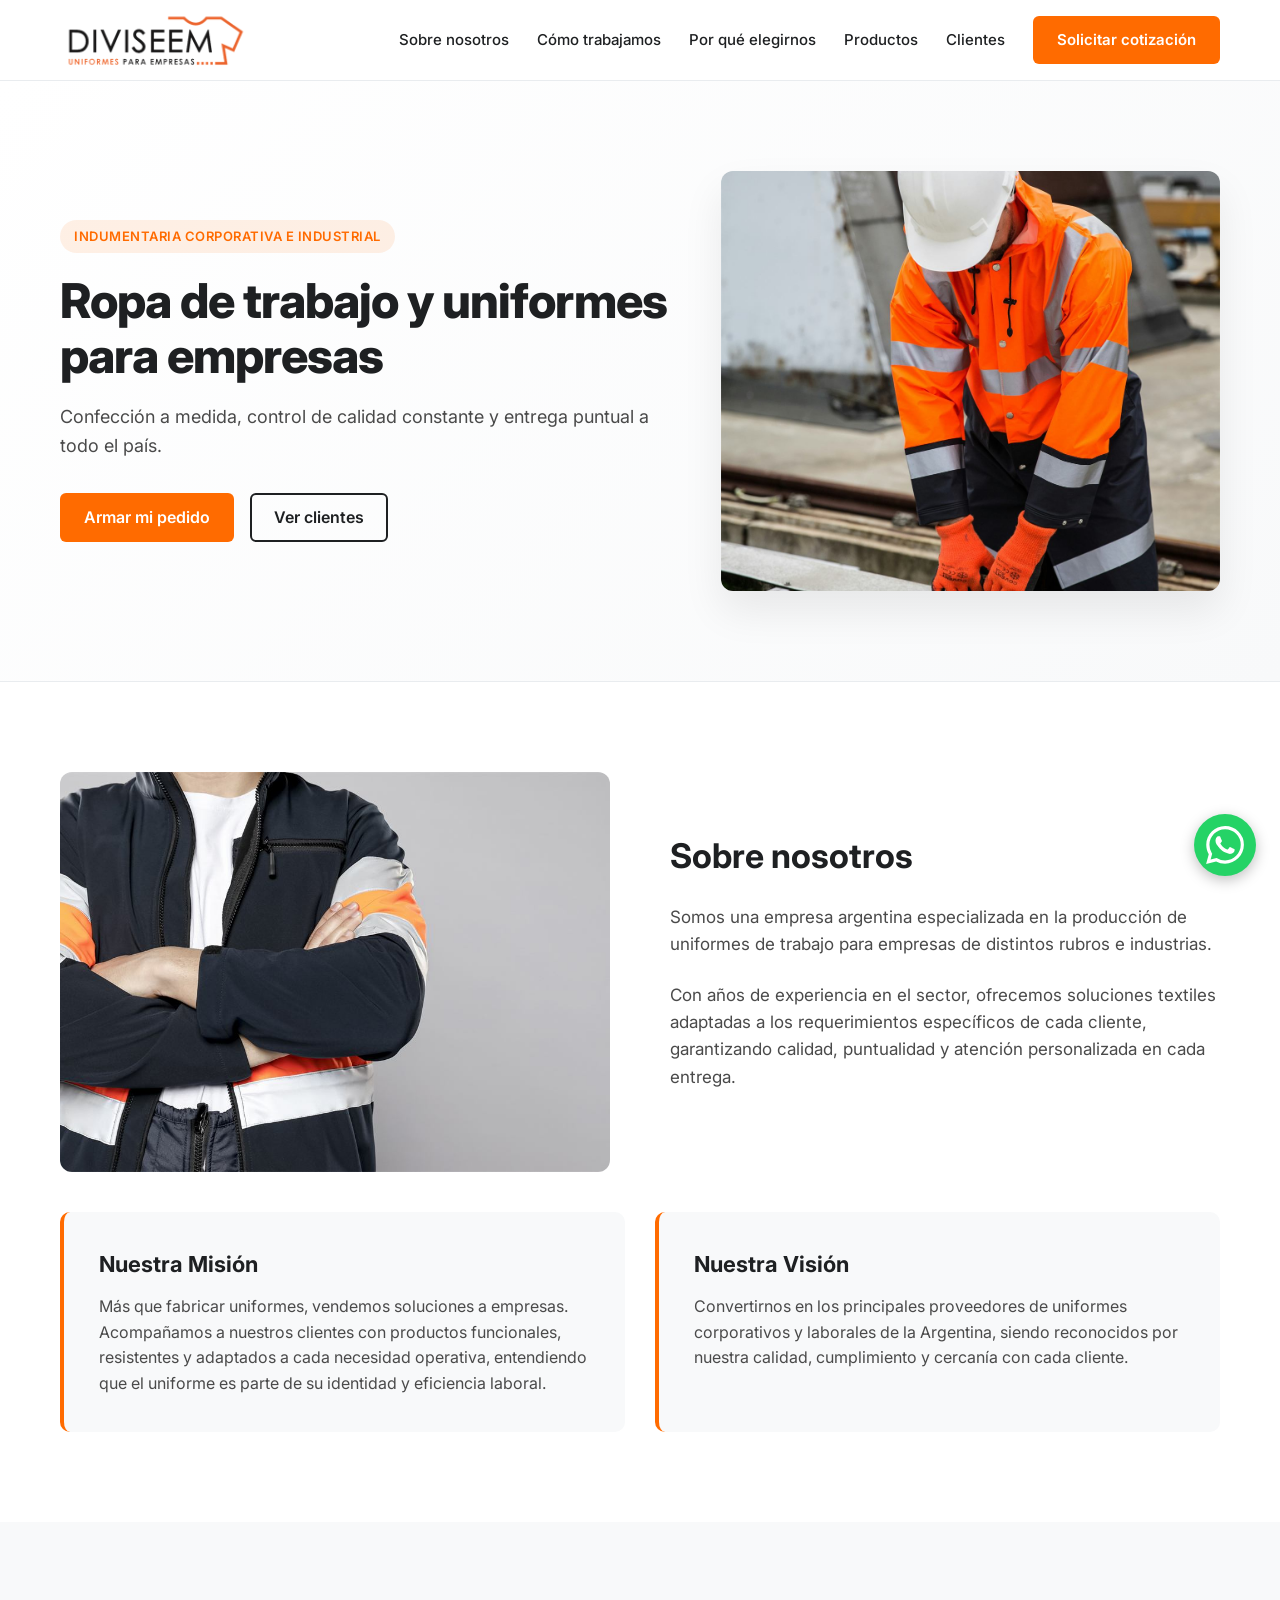
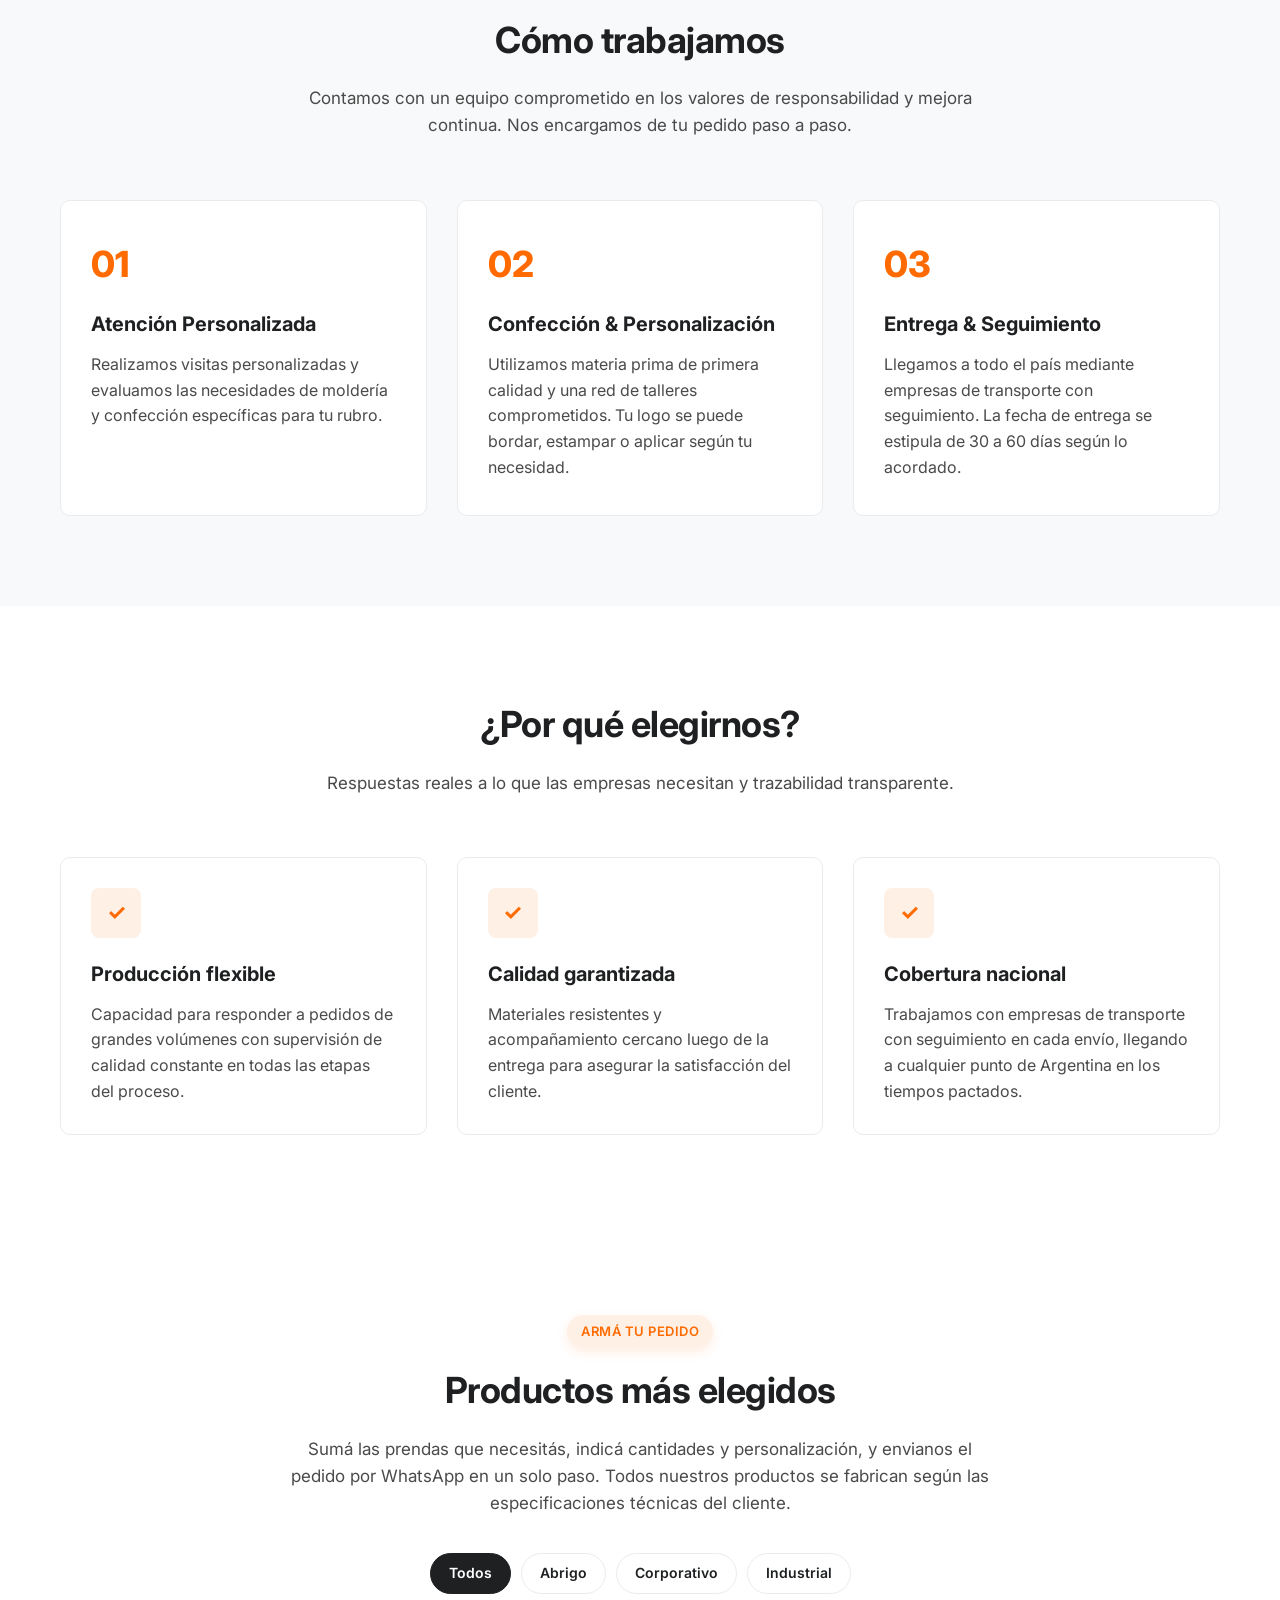
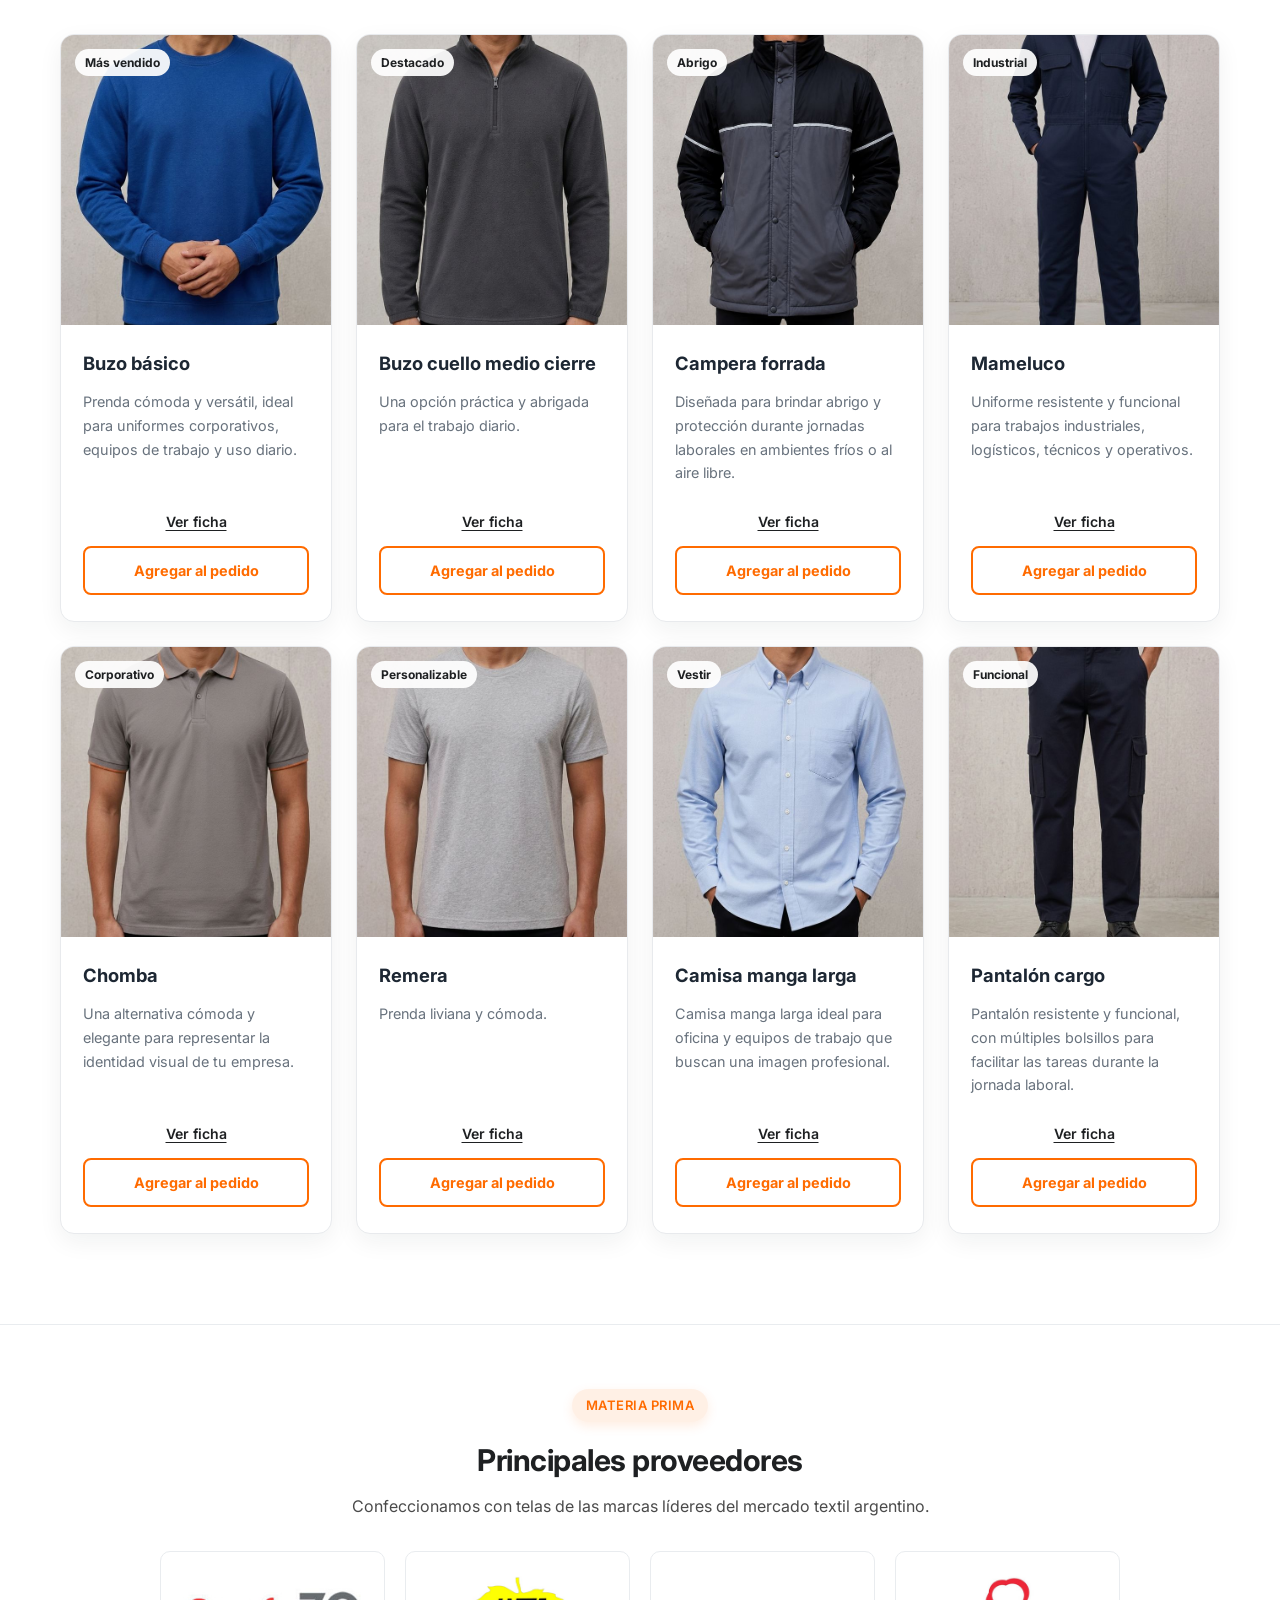
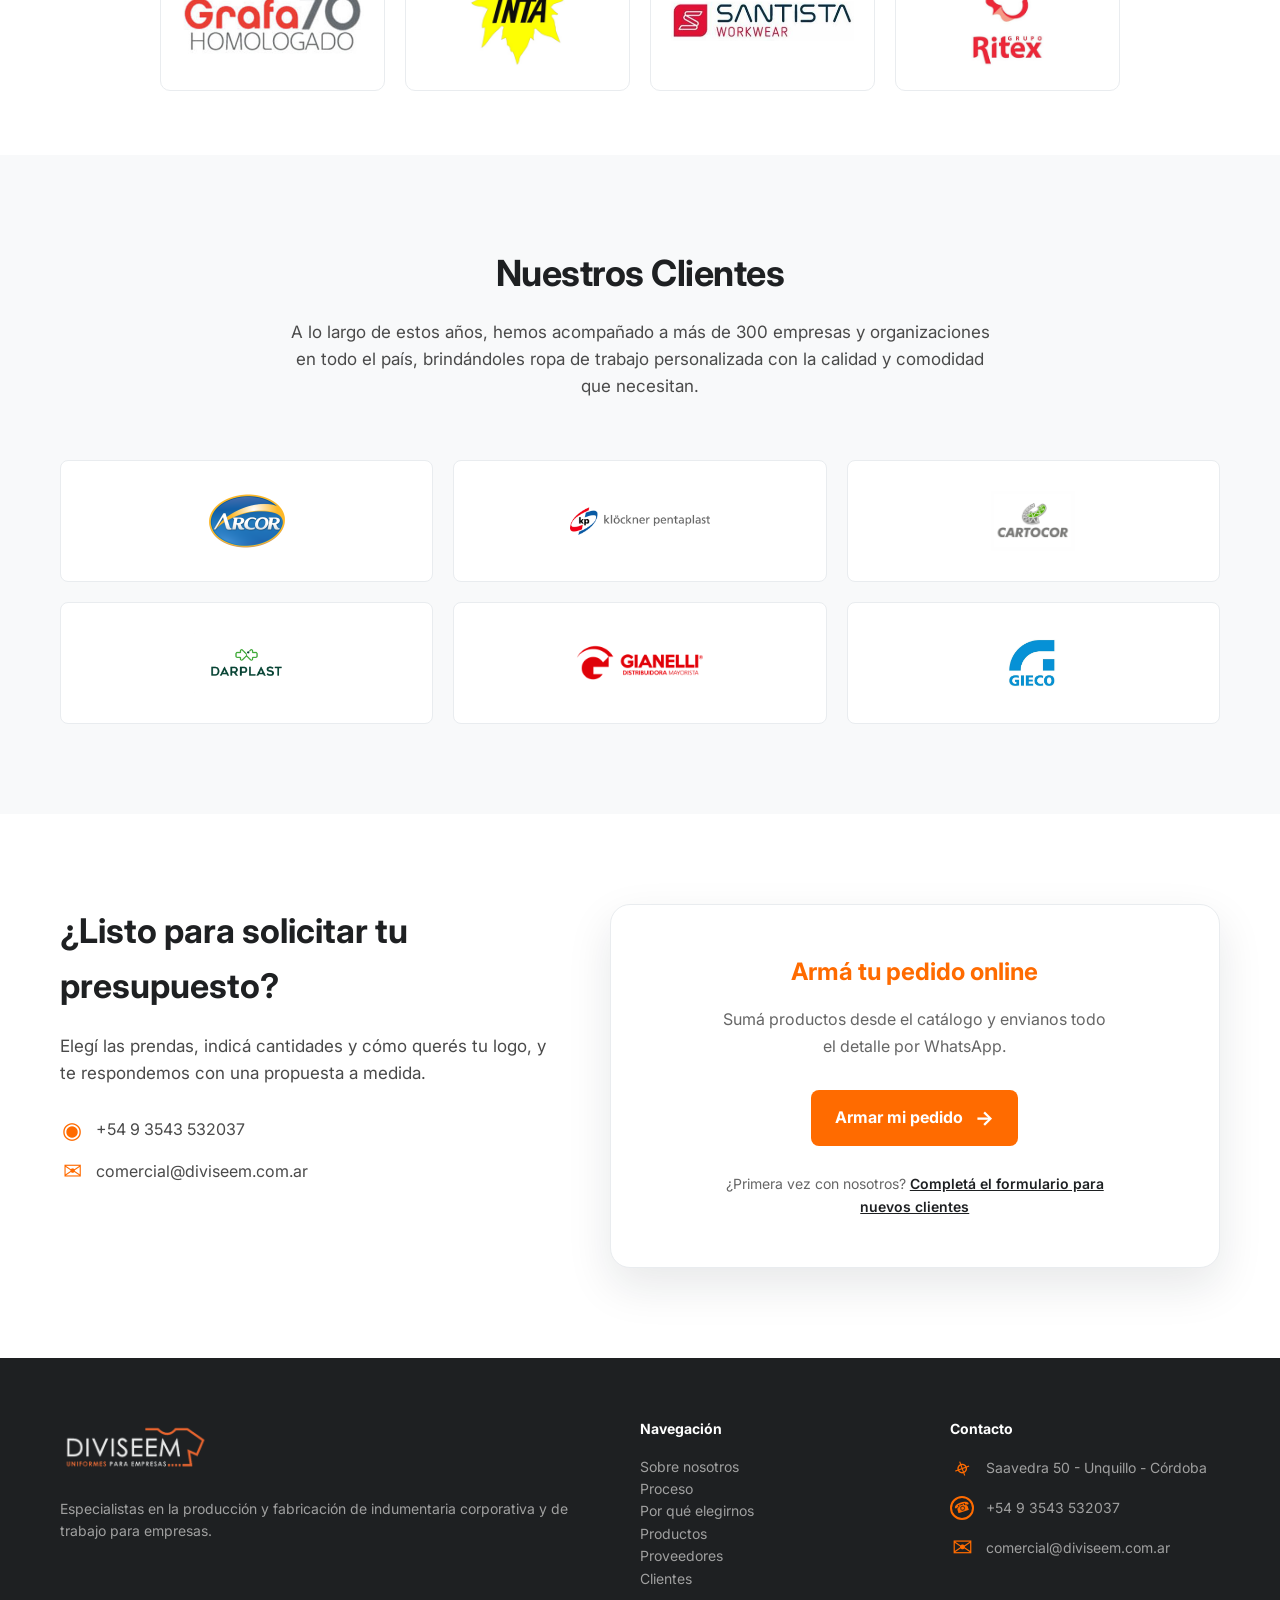
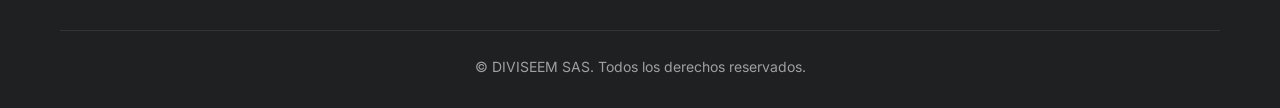
==== commit 134aa86f: "cambios en el index correccion de texto Hero" ====
--- a/index.html
+++ b/index.html
@@ -136,7 +136,7 @@
             <div class="hero-text">
                 <span class="hero-badge">Indumentaria Corporativa e Industrial</span>
                 <h1>Ropa de trabajo y uniformes para empresas</h1>
-                <p>Confección a medida en Córdoba, con tu logo bordado o estampado. Control de calidad constante y entrega puntual a todo el país.</p>
+                <p>Confección a medida, control de calidad constante y entrega puntual a todo el país.</p>
                 <div class="hero-btns">
                     <a href="#productos" class="btn-primary">Armar mi pedido</a>
                     <a href="#clientes" class="btn-outline">Ver clientes</a>
@@ -564,6 +564,12 @@
             <div class="modal-main-image">
                 <img alt="" width="640" height="800">
                 <img class="logo-overlay" alt="Vista previa de tu logo sobre la prenda" hidden draggable="false">
+                <button type="button" class="photo-nav photo-prev" aria-label="Foto anterior">‹</button>
+                <button type="button" class="photo-nav photo-next" aria-label="Foto siguiente">›</button>
+                <button type="button" class="photo-expand" aria-label="Ver foto completa" aria-expanded="false">
+                    <svg class="icon-open" viewBox="0 0 24 24" aria-hidden="true"><path d="M4 9V4h5M20 9V4h-5M4 15v5h5M20 15v5h-5"/></svg>
+                    <svg class="icon-close" viewBox="0 0 24 24" aria-hidden="true"><path d="M6 6l12 12M18 6L6 18"/></svg>
+                </button>
             </div>
             <div class="modal-thumbs" role="group" aria-label="Fotos del producto"></div>
         </div>
--- a/styles.css
+++ b/styles.css
@@ -663,6 +663,105 @@
     width: 100%;
     height: 100%;
     object-fit: cover;
+}
+
+/* Botón para ver la foto completa y flechas (las flechas solo con la foto ampliada) */
+.photo-expand,
+.photo-nav {
+    position: absolute;
+    z-index: 3;
+    display: flex;
+    align-items: center;
+    justify-content: center;
+    border: none;
+    border-radius: 50%;
+    background: rgba(255, 255, 255, 0.92);
+    color: var(--dark);
+    box-shadow: 0 2px 8px rgba(0, 0, 0, 0.18);
+    cursor: pointer;
+}
+
+.photo-expand {
+    right: 10px;
+    bottom: 10px;
+    width: 40px;
+    height: 40px;
+}
+
+.photo-expand svg {
+    width: 20px;
+    height: 20px;
+    fill: none;
+    stroke: currentColor;
+    stroke-width: 2.2;
+    stroke-linecap: round;
+    stroke-linejoin: round;
+}
+
+.photo-expand .icon-close,
+.is-expanded .photo-expand .icon-open {
+    display: none;
+}
+
+.is-expanded .photo-expand .icon-close {
+    display: block;
+}
+
+.photo-nav {
+    top: 50%;
+    display: none;
+    width: 44px;
+    height: 44px;
+    margin-top: -22px;
+    font-size: 30px;
+    line-height: 1;
+}
+
+.photo-prev {
+    left: 12px;
+}
+
+.photo-next {
+    right: 12px;
+}
+
+.modal-main-image.is-expanded.has-several .photo-nav {
+    display: flex;
+}
+
+/* Foto completa: ocupa toda la pantalla y se ve entera, sin recortes.
+   (Selector más específico que el de la foto fija con logo en celular, que cambia la proporción) */
+.product-modal.photo-open .modal-main-image.is-expanded {
+    position: fixed;
+    inset: 0;
+    z-index: 30;
+    aspect-ratio: auto;
+    border-radius: 0;
+    background: #111;
+}
+
+.modal-main-image.is-expanded > img:first-child {
+    object-fit: contain;
+    object-position: center !important;
+}
+
+.modal-main-image.is-expanded .photo-expand {
+    top: 14px;
+    right: 14px;
+    bottom: auto;
+}
+
+.modal-main-image:not(.is-expanded) > img:first-child {
+    cursor: zoom-in;
+}
+
+/* Con la foto ampliada: su contenedor queda arriba de todo y se oculta la × de la ficha */
+.product-modal.photo-open .modal-gallery {
+    z-index: 40;
+}
+
+.product-modal.photo-open .modal-close {
+    visibility: hidden;
 }
 
 /* Logo del cliente sobre la foto (posición y tamaño los calcula script.js) */
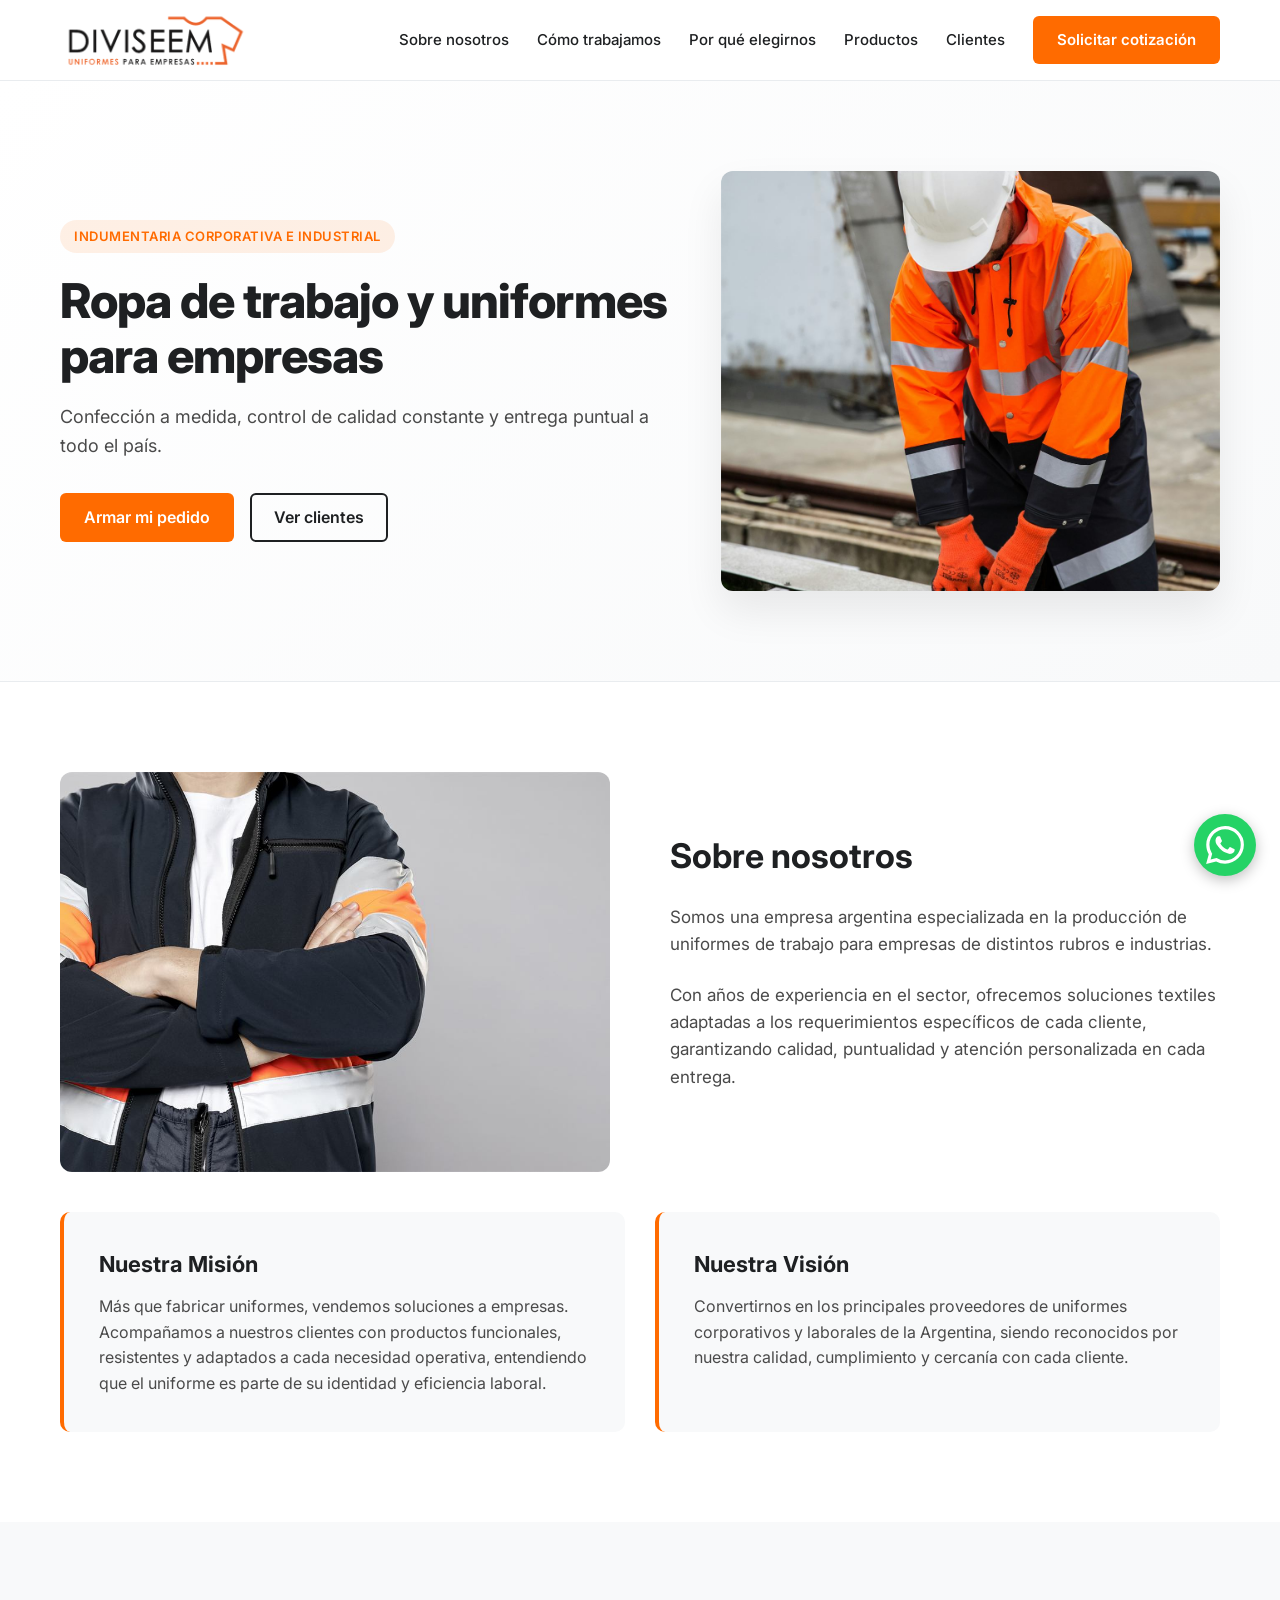
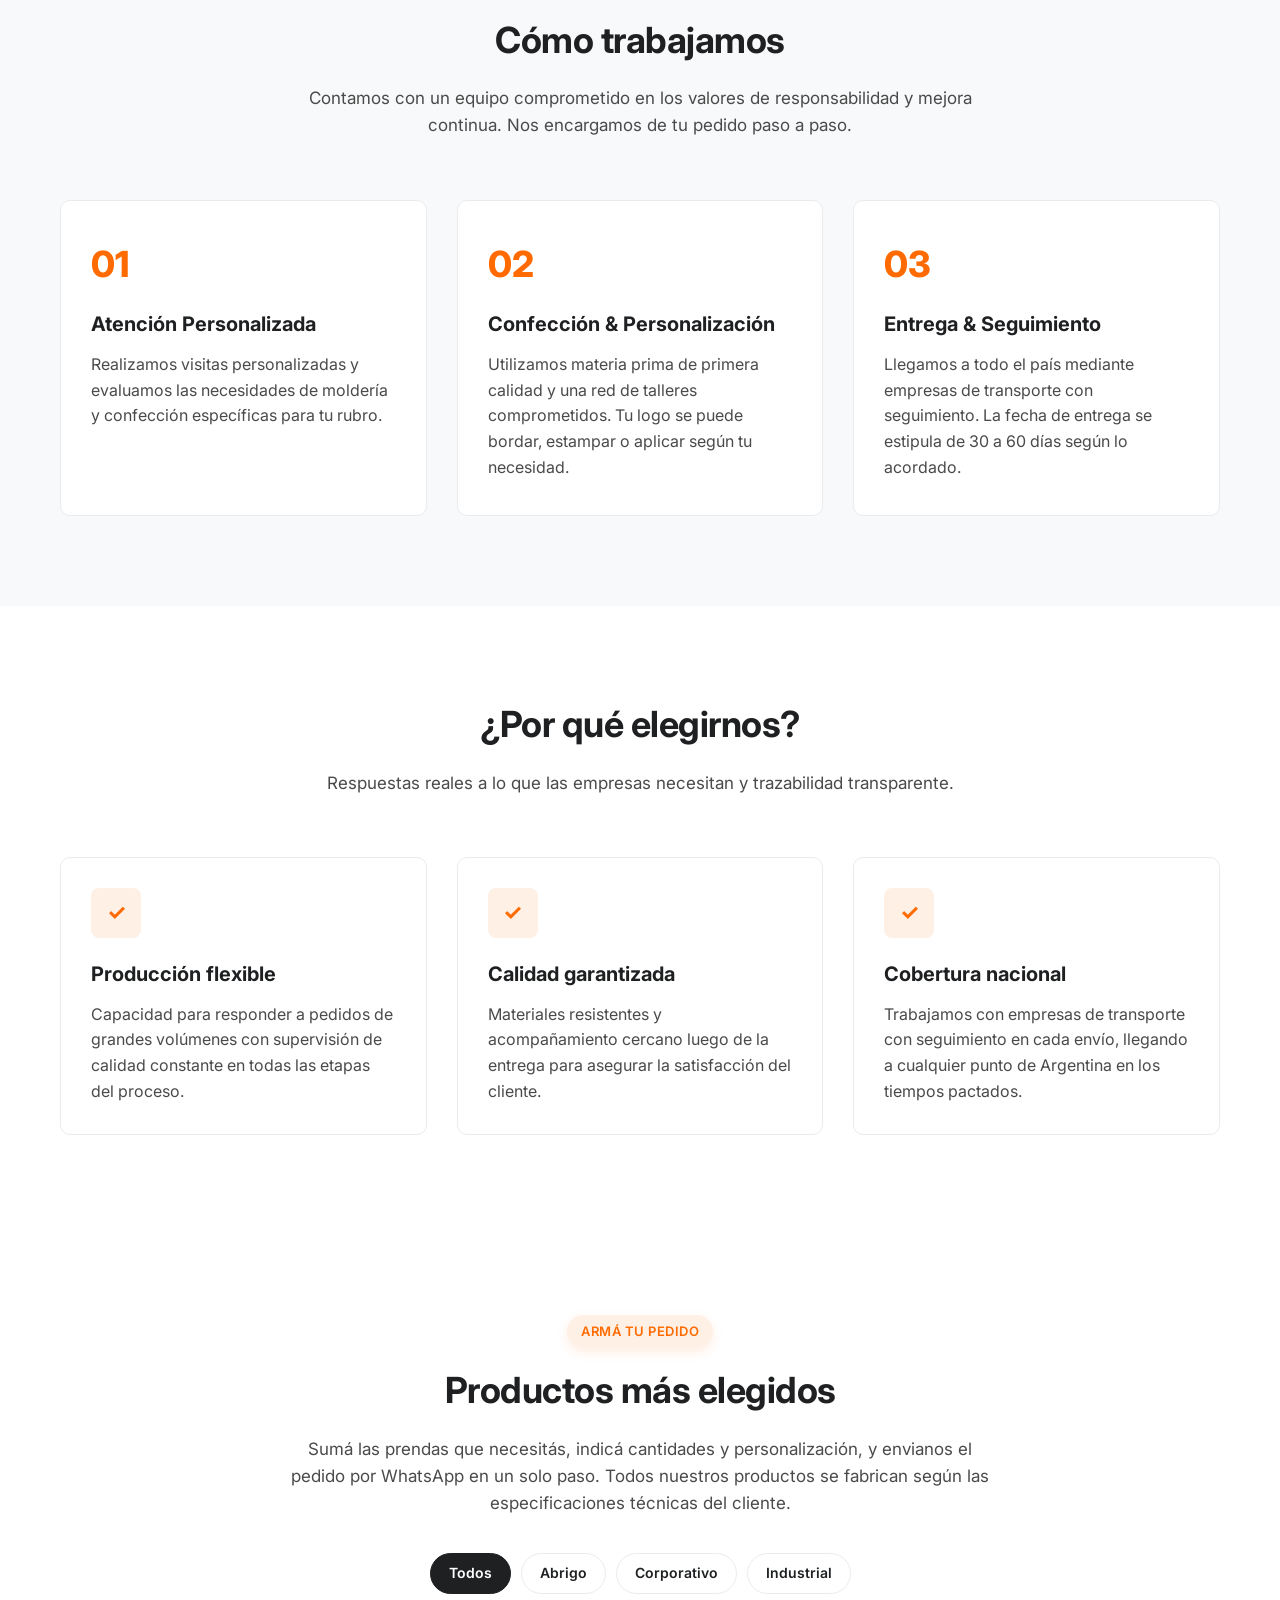
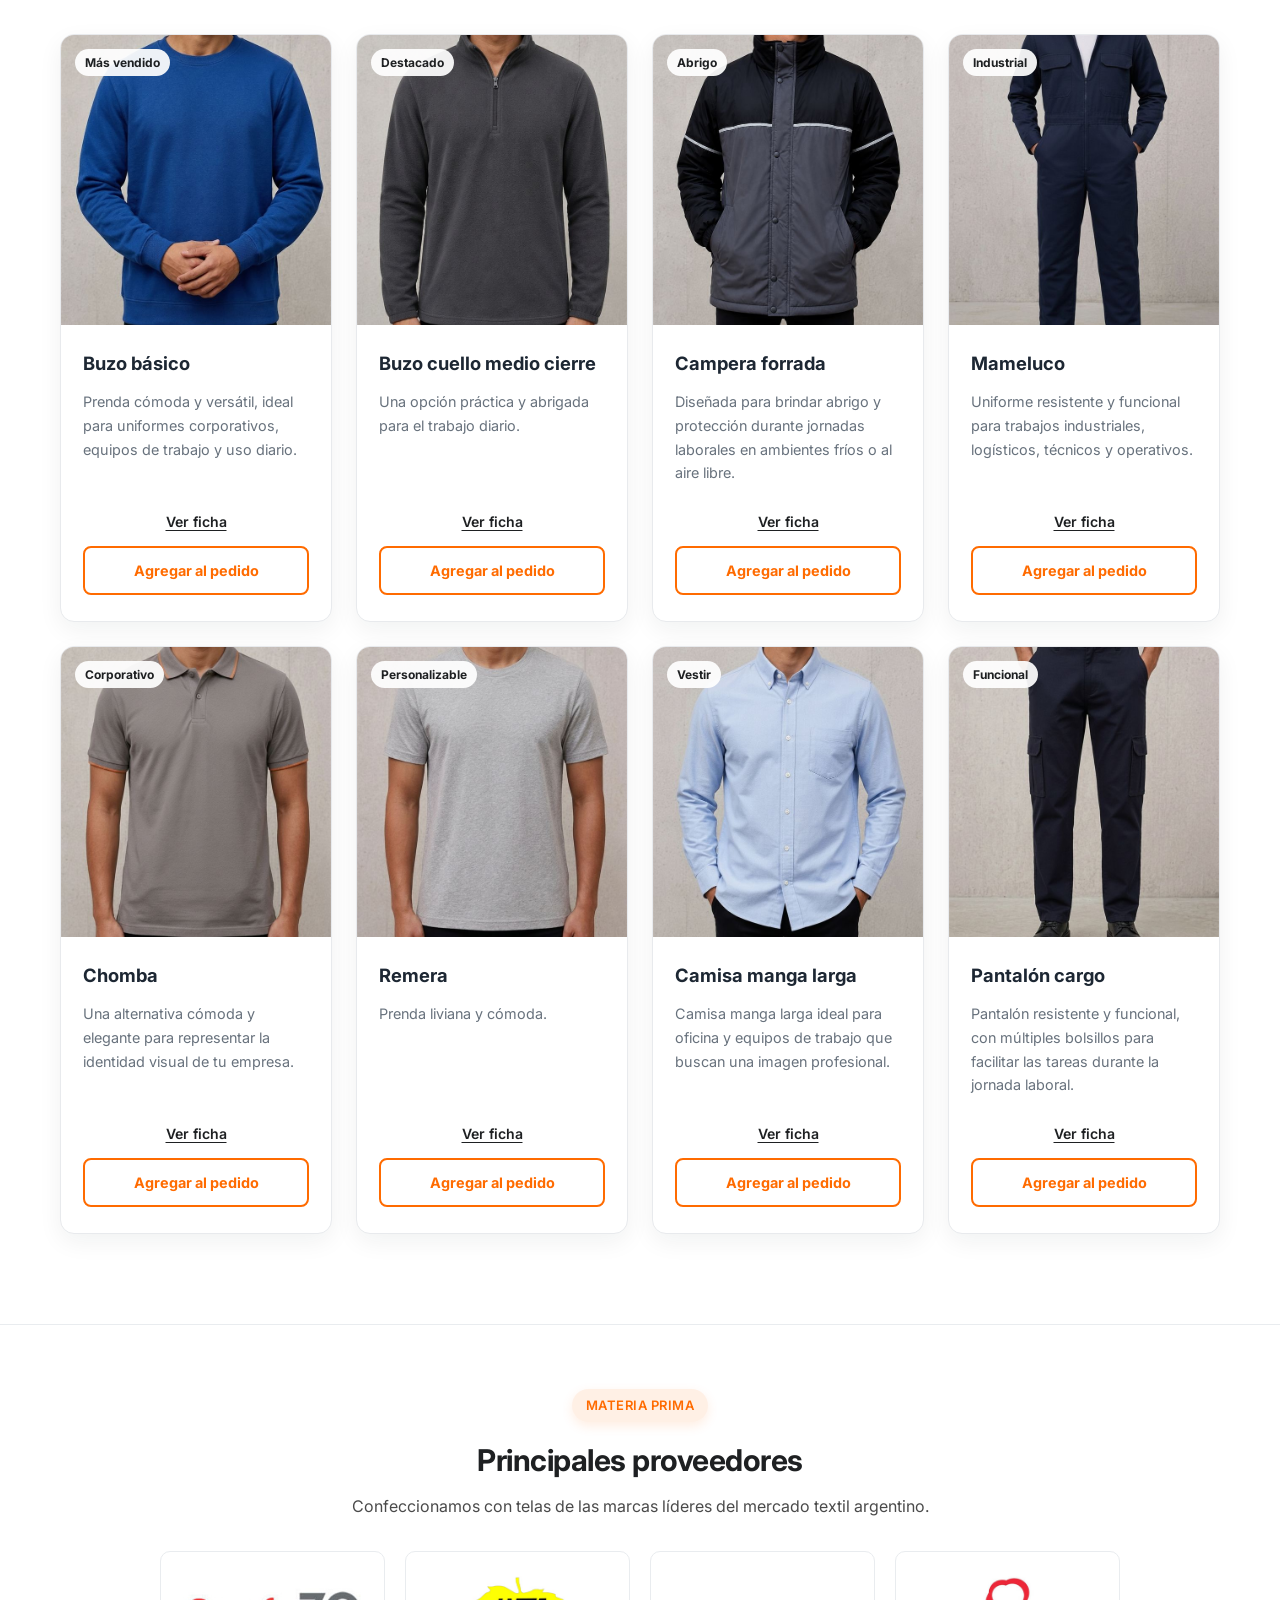
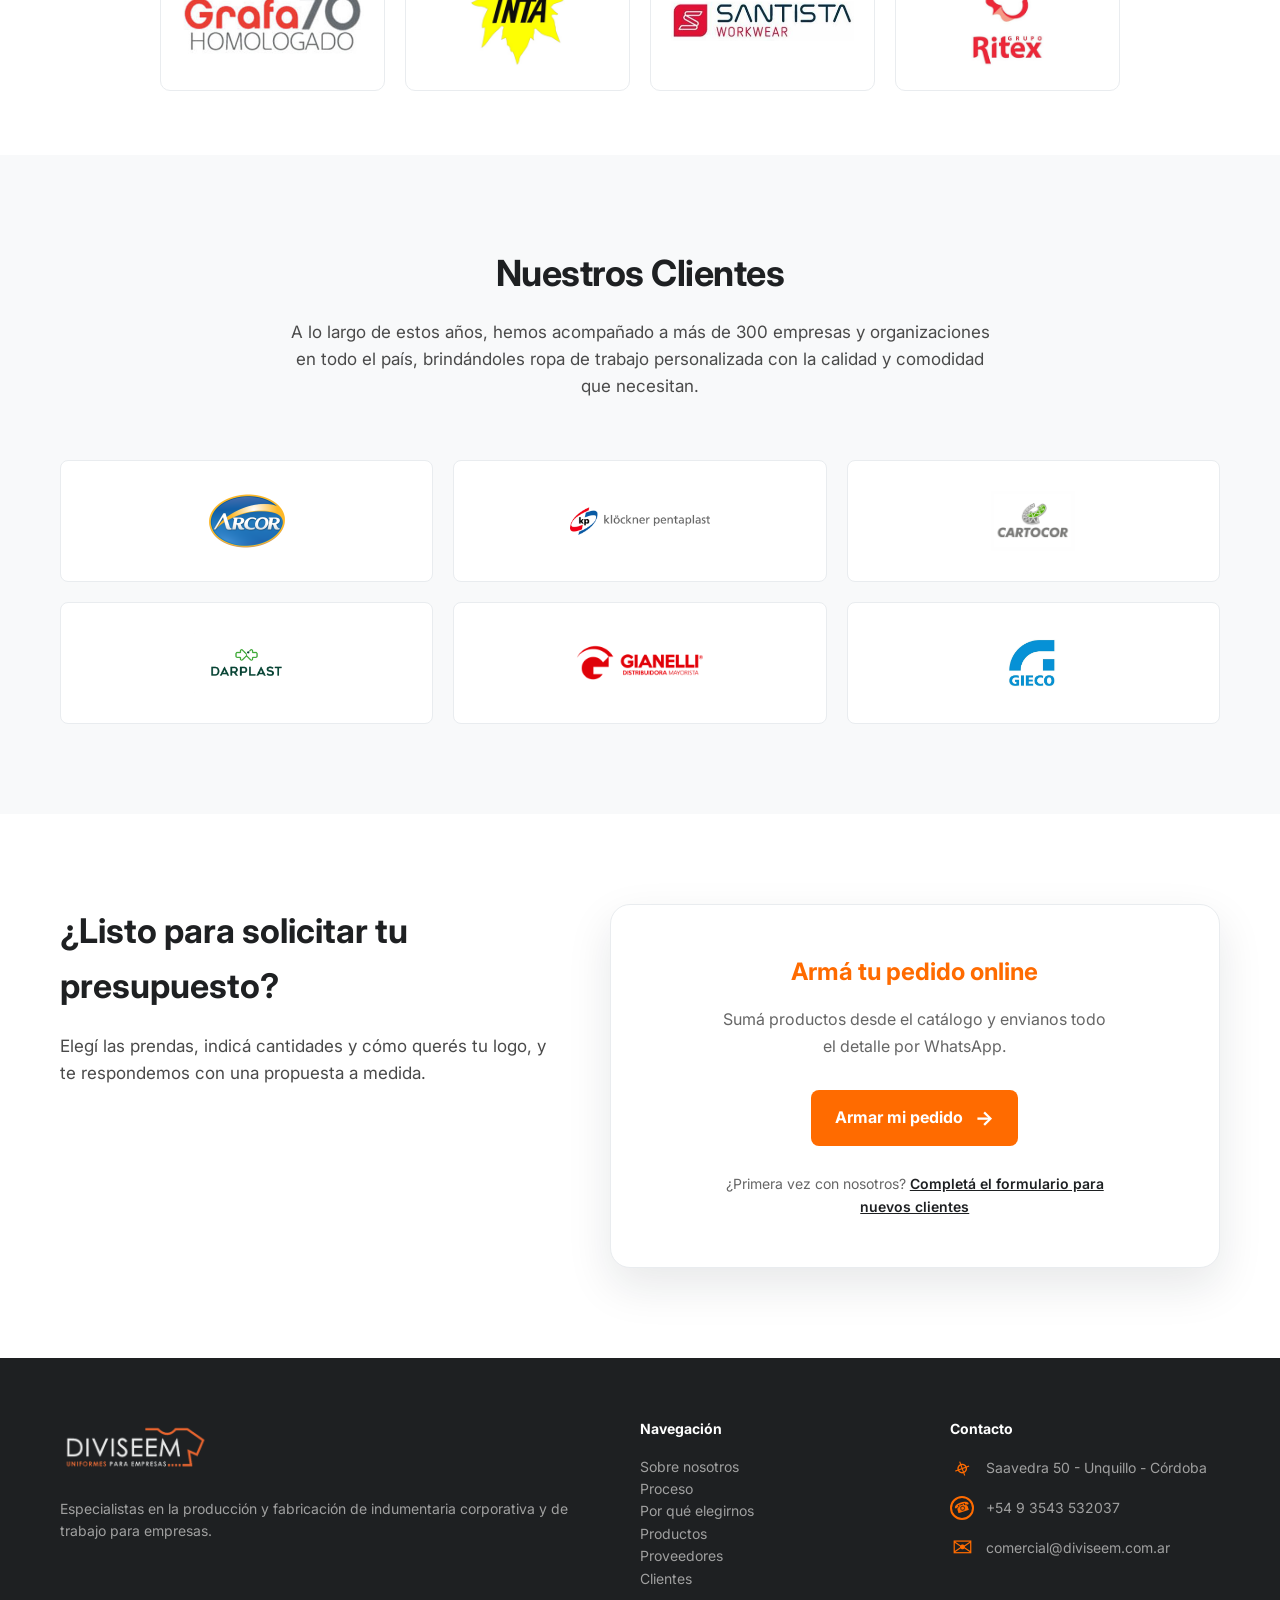
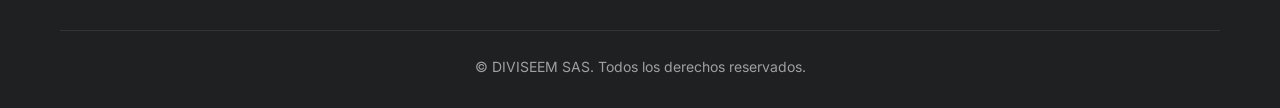
==== commit a3648c83: "Update index.html Sacamos los datos de contacto duplicados" ====
--- a/index.html
+++ b/index.html
@@ -473,10 +473,6 @@
                 <div class="contact-info">
                     <h2>¿Listo para solicitar tu presupuesto?</h2>
                     <p>Elegí las prendas, indicá cantidades y cómo querés tu logo, y te respondemos con una propuesta a medida.</p>
-                    <ul class="contact-details">
-                        <li><span class="contact-icon">◉</span><a href="https://wa.me/5493543532037" target="_blank" rel="noopener noreferrer">+54 9 3543 532037</a></li>
-                        <li><span class="contact-icon">✉</span><a href="mailto:comercial@diviseem.com.ar">comercial@diviseem.com.ar</a></li>
-                    </ul>
                 </div>
                 <div class="form-container">
                     <div class="form-button-card">
